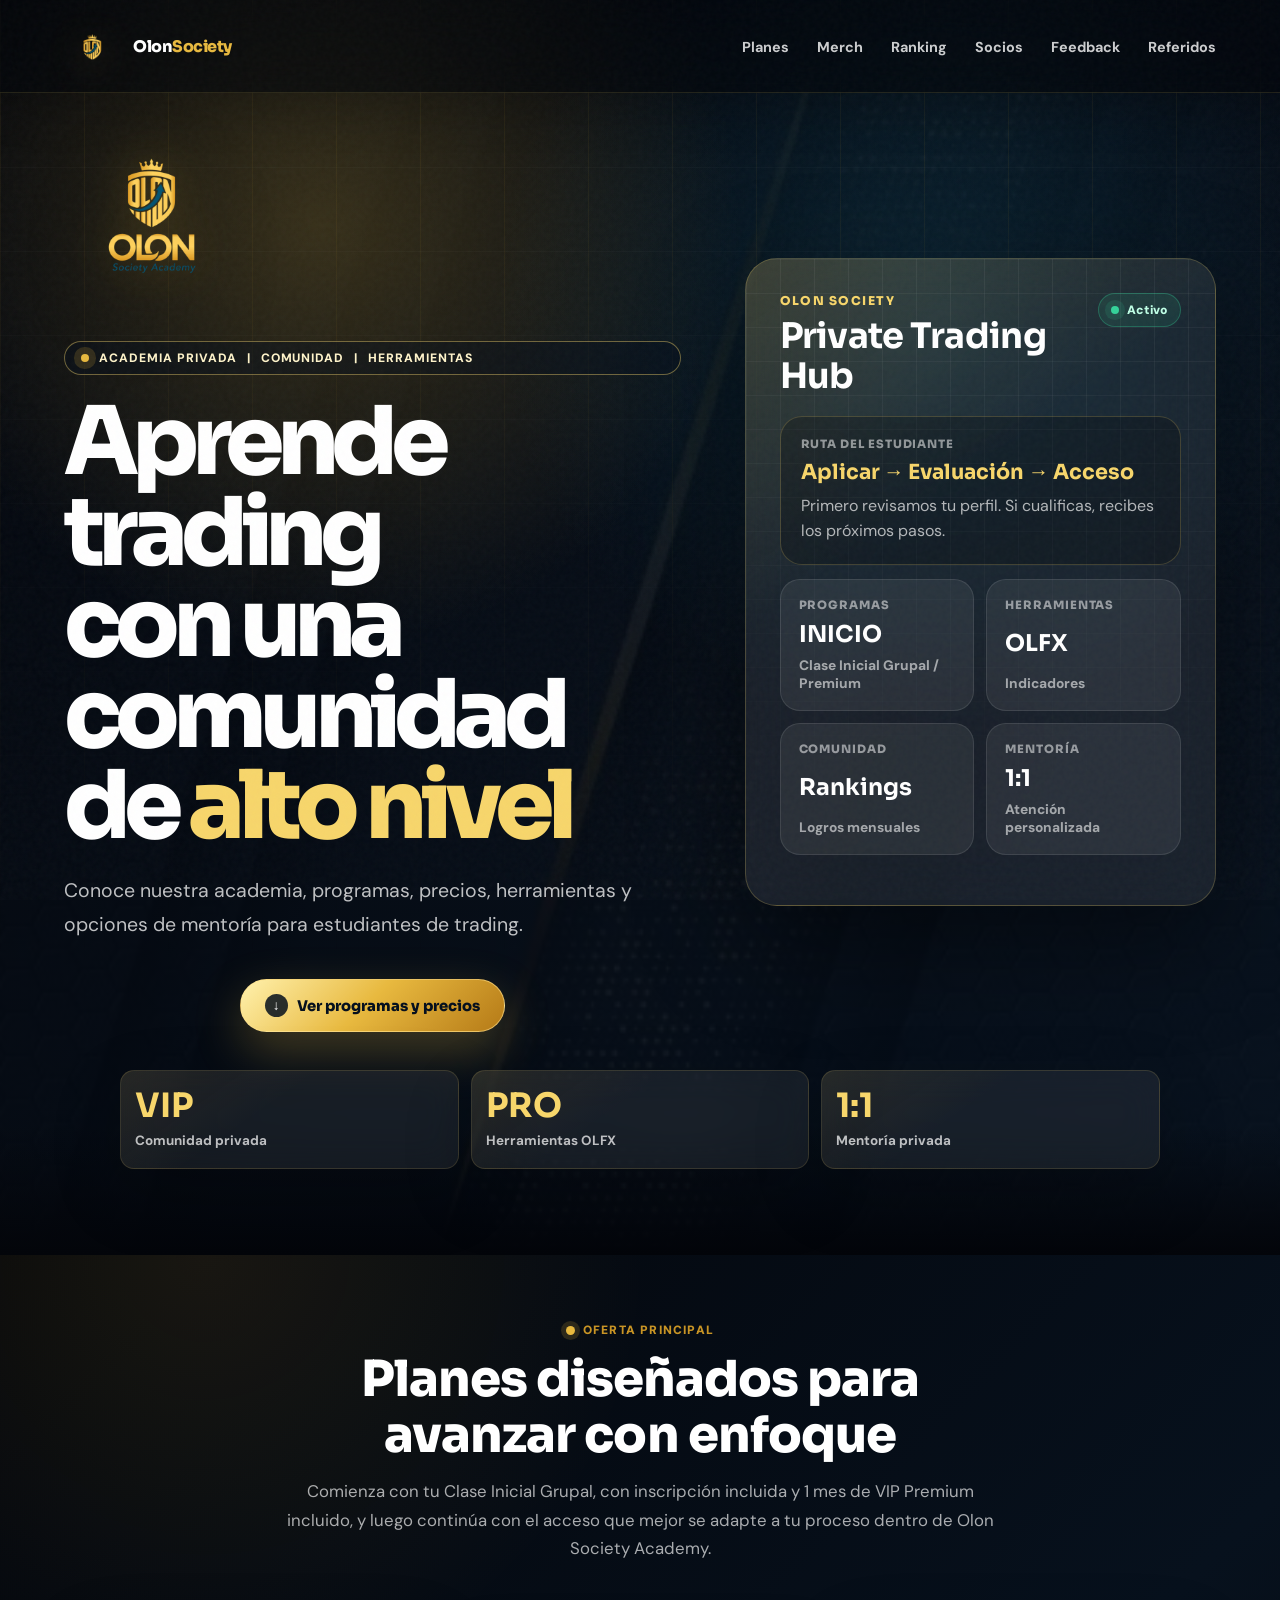
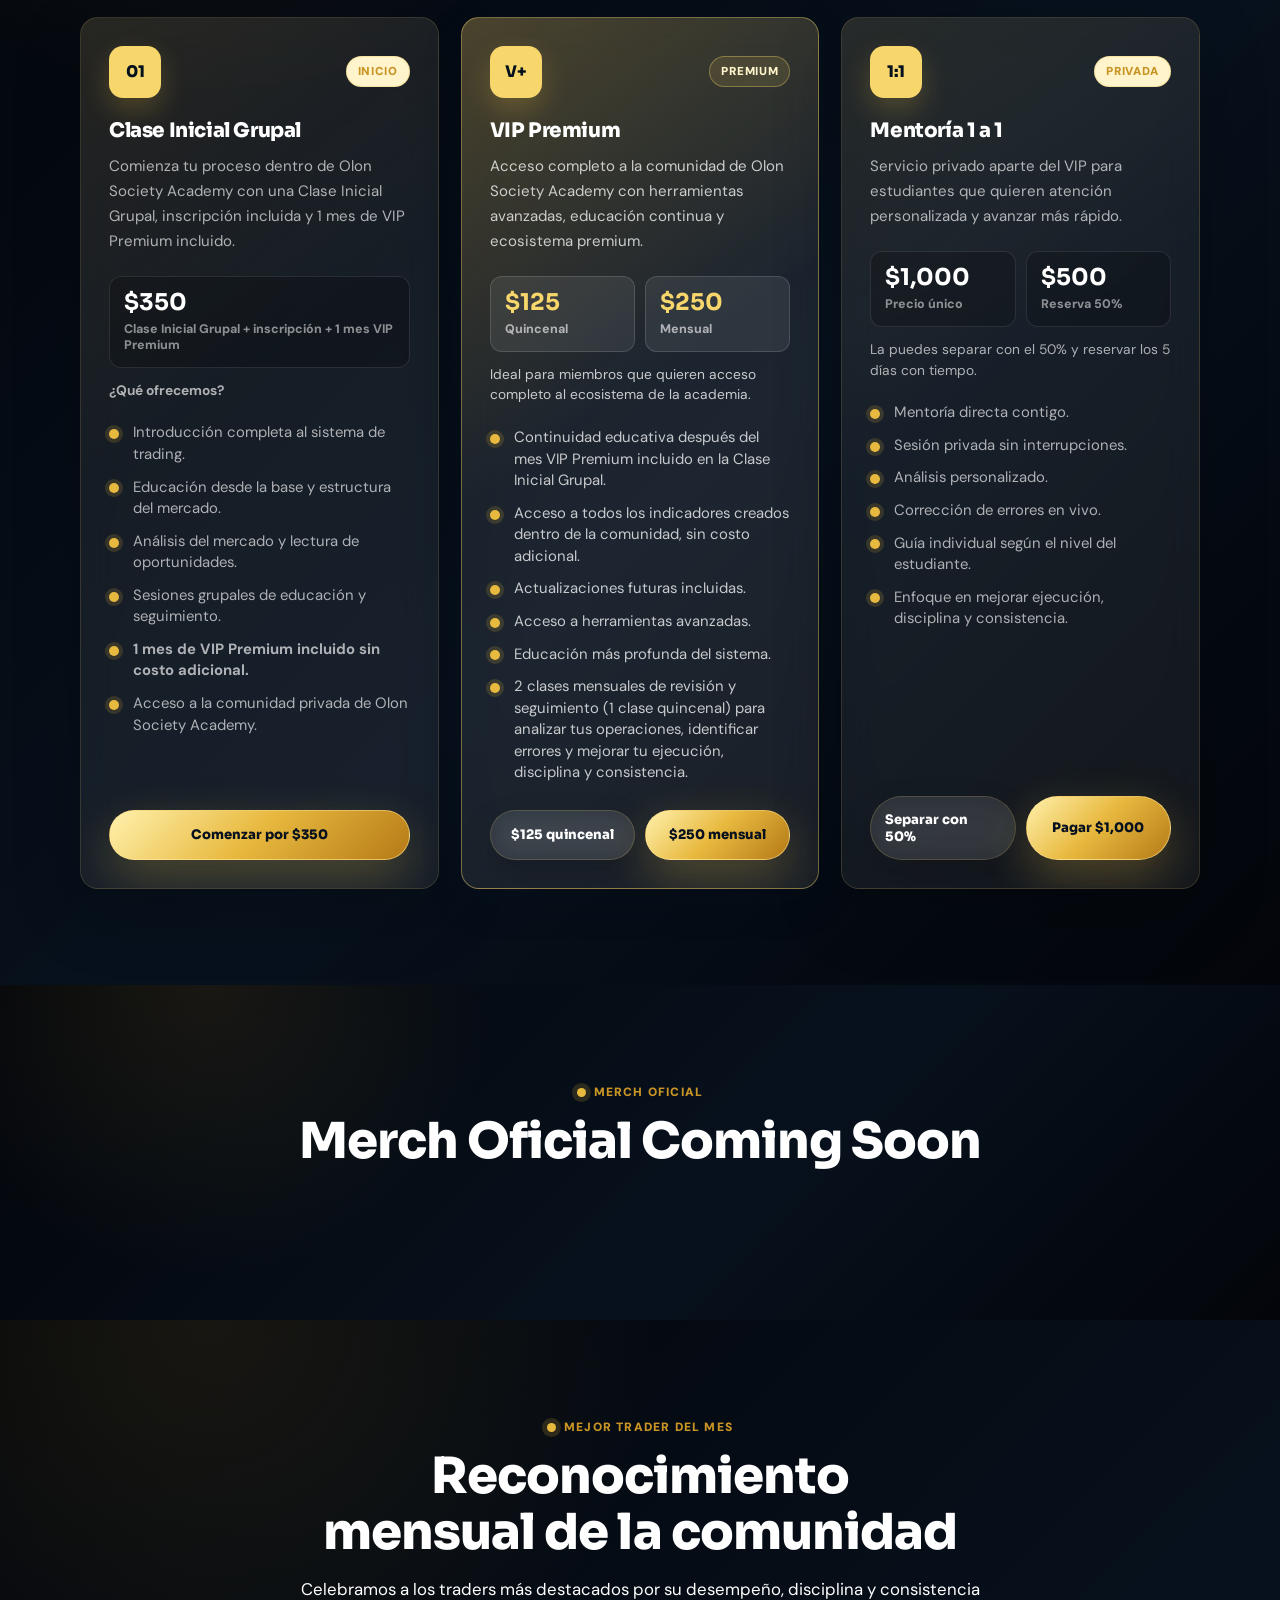
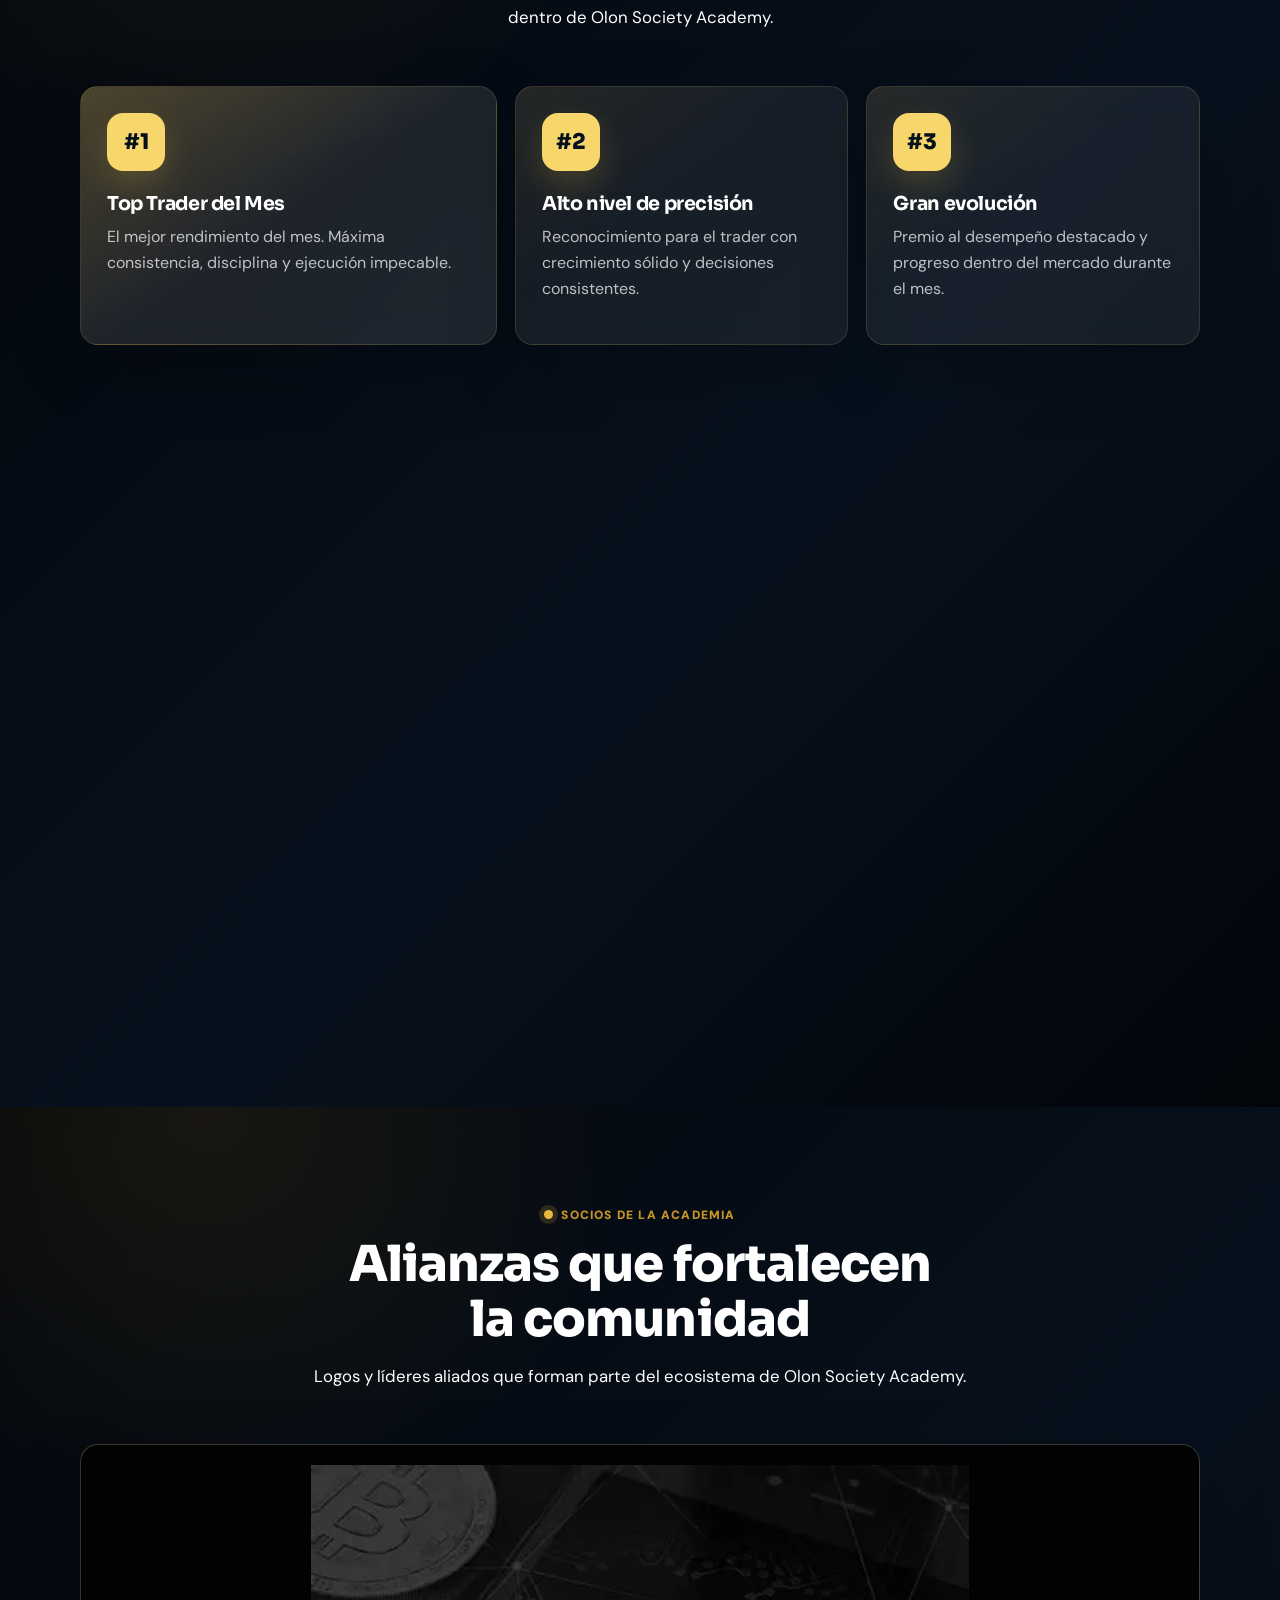
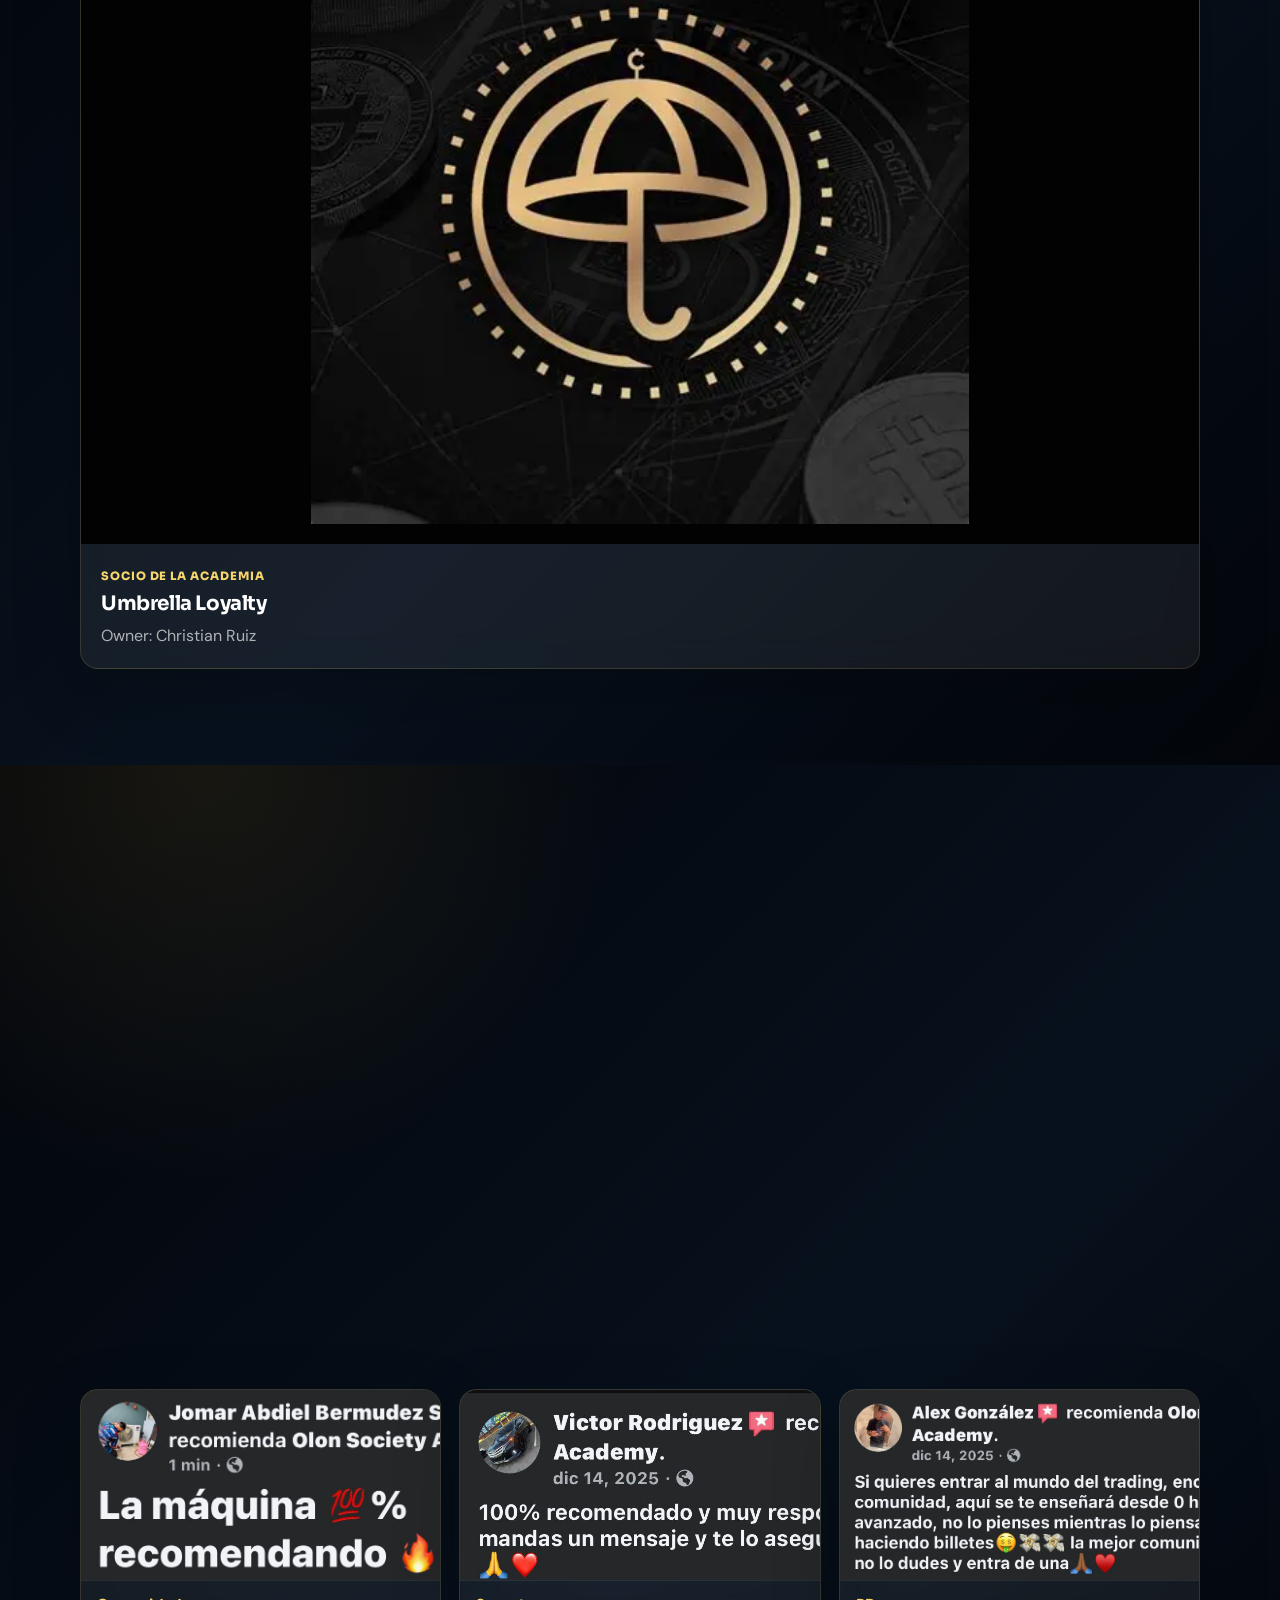
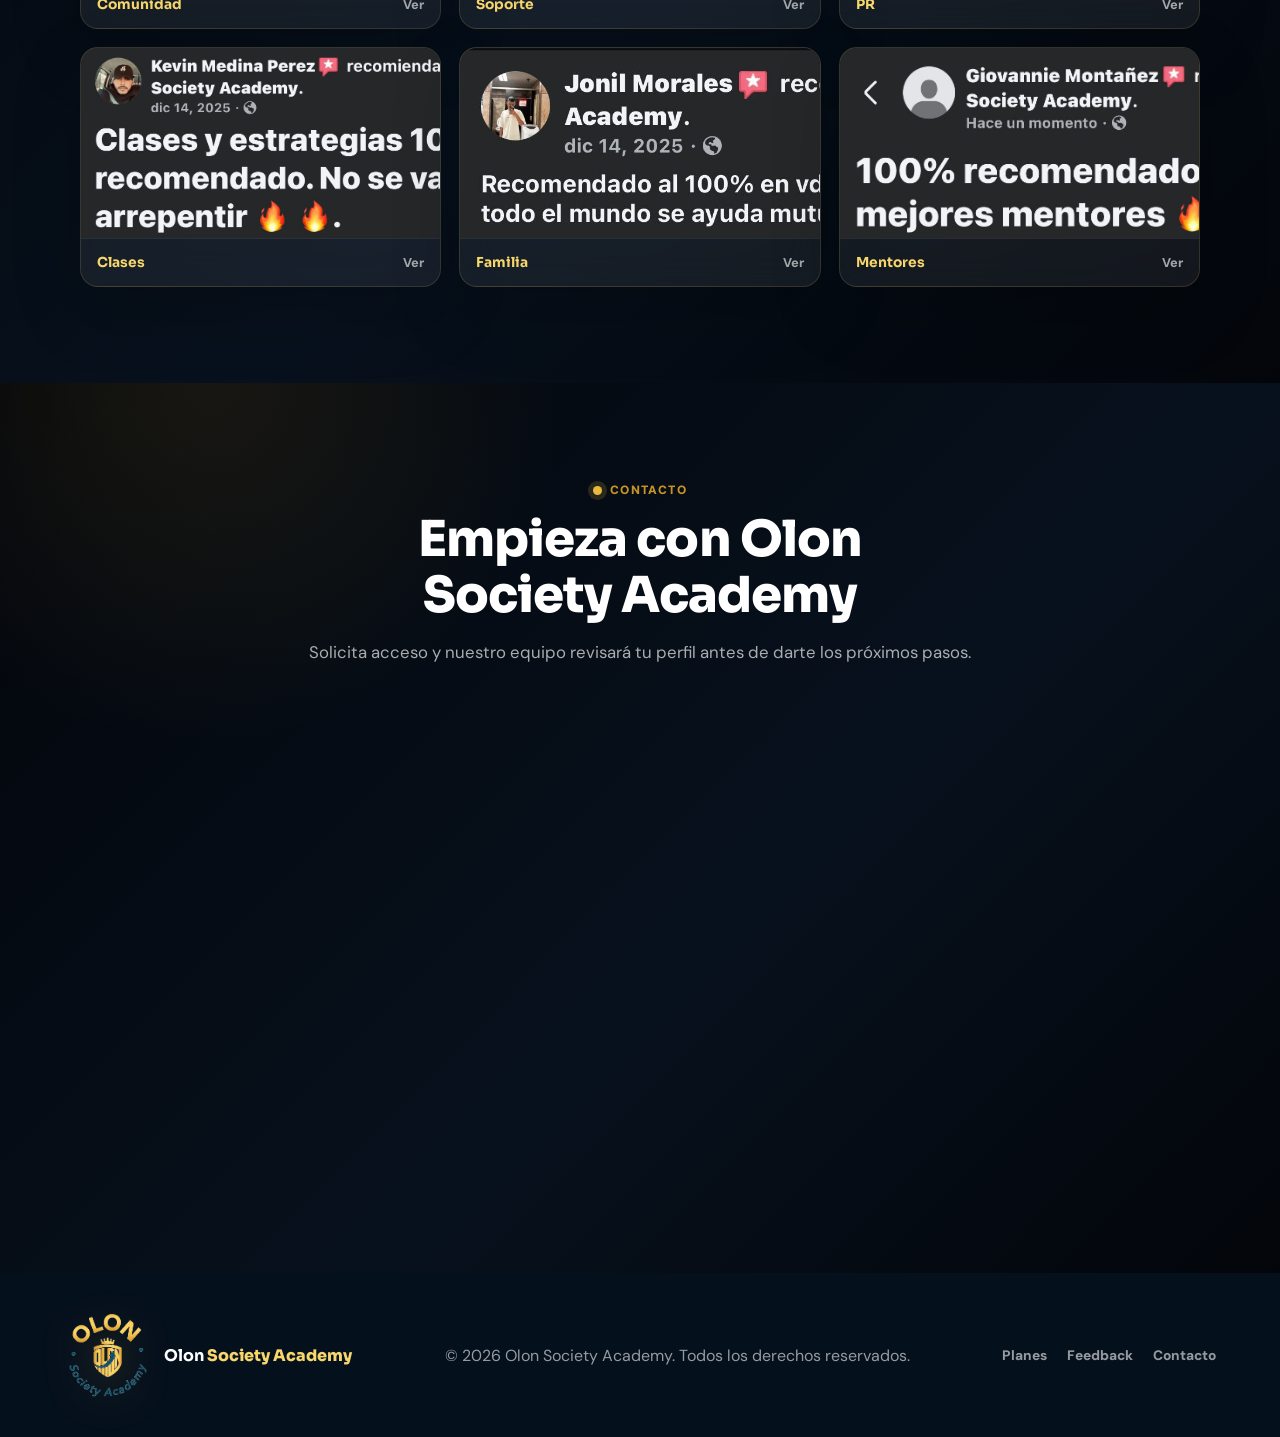
==== index.html @ e721b6c4 "Update index.html" ====
<!DOCTYPE html>
<html lang="es">
<head>
  <meta charset="UTF-8" />
  <meta name="viewport" content="width=device-width, initial-scale=1.0" />
  <meta name="description" content="Olon Society Academy: academia privada de trading, comunidad, programas VIP, mentoría y herramientas para estudiantes." />
  <title>Olon Society Academy | Academia Privada de Trading</title>
  <link rel="icon" type="image/png" sizes="512x512" href="[data-uri]" />
  <link rel="shortcut icon" type="image/png" href="[data-uri]" />
  <link rel="apple-touch-icon" href="[data-uri]" />
  <link rel="preconnect" href="https://fonts.googleapis.com" />
  <link rel="preconnect" href="https://fonts.gstatic.com" crossorigin />
  <link href="https://fonts.googleapis.com/css2?family=Sora:wght@300;400;500;600;700;800&family=DM+Sans:ital,opsz,wght@0,9..40,300;0,9..40,400;0,9..40,500;0,9..40,700;1,9..40,300&display=swap" rel="stylesheet" />
  <script src="supabase-config.js?v=20260420-1"></script>
  <script src="https://cdn.jsdelivr.net/npm/@supabase/supabase-js@2"></script>
  <script>
    window.OLON_MARK_FALLBACK = "[data-uri]";
    window.OLON_LOGO_FALLBACK = "[data-uri]";
    window.OLON_FOOTER_FALLBACK = "[data-uri]";
  </script>

  <style>
    *, *::before, *::after {
      box-sizing: border-box;
      margin: 0;
      padding: 0;
    }

    :root {
      --white: #ffffff;
      --cream: #fbfaf4;
      --paper: #f5f7f8;
      --line: #d9e0e4;
      --line-dark: rgba(255, 255, 255, 0.12);
      --ink: #07111d;
      --navy-950: #05101d;
      --navy-900: #081a2d;
      --navy-800: #0d263d;
      --navy-700: #123a58;
      --blue-600: #145b78;
      --teal-500: #0b7686;
      --gold-100: #fff4cb;
      --gold-300: #f7d66b;
      --gold-500: #e8b93f;
      --gold-600: #c89425;
      --text-main: #111827;
      --text-sub: #5d697a;
      --text-muted: #8792a0;
      --radius-sm: 10px;
      --radius-md: 18px;
      --radius-lg: 28px;
      --shadow-sm: 0 4px 18px rgba(5, 16, 29, 0.08);
      --shadow-md: 0 14px 42px rgba(5, 16, 29, 0.14);
      --shadow-lg: 0 28px 70px rgba(5, 16, 29, 0.22);
      --ease: cubic-bezier(0.25, 0.46, 0.45, 0.94);
      --transition: 0.38s var(--ease);
    }

    html {
      scroll-behavior: smooth;
      font-size: 16px;
    }

    body {
      font-family: "DM Sans", sans-serif;
      color: var(--text-main);
      background: var(--cream);
      overflow-x: hidden;
      -webkit-font-smoothing: antialiased;
    }

    body::before {
      content: "";
      position: fixed;
      inset: 0;
      pointer-events: none;
      z-index: 9999;
      opacity: 0.16;
      background-image: url("data:image/svg+xml,%3Csvg viewBox='0 0 256 256' xmlns='http://www.w3.org/2000/svg'%3E%3Cfilter id='noise'%3E%3CfeTurbulence type='fractalNoise' baseFrequency='0.72' numOctaves='4' stitchTiles='stitch'/%3E%3C/filter%3E%3Crect width='100%25' height='100%25' filter='url(%23noise)' opacity='0.18'/%3E%3C/svg%3E");
    }

    ::-webkit-scrollbar {
      width: 7px;
    }

    ::-webkit-scrollbar-track {
      background: var(--navy-950);
    }

    ::-webkit-scrollbar-thumb {
      background: var(--gold-500);
      border-radius: 99px;
    }

    h1, h2, h3, h4 {
      font-family: "Sora", sans-serif;
      line-height: 1.12;
      letter-spacing: -0.02em;
    }

    a {
      color: inherit;
    }

    button, a {
      -webkit-tap-highlight-color: transparent;
    }

    nav {
      position: fixed;
      top: 0;
      left: 0;
      right: 0;
      z-index: 120;
      display: flex;
      align-items: center;
      justify-content: space-between;
      gap: 24px;
      padding: 18px 5%;
      color: var(--white);
      transition: var(--transition);
    }

    nav.scrolled {
      padding: 12px 5%;
      color: var(--text-main);
      background: rgba(251, 250, 244, 0.9);
      border-bottom: 1px solid rgba(217, 224, 228, 0.9);
      backdrop-filter: blur(18px);
      -webkit-backdrop-filter: blur(18px);
      box-shadow: 0 10px 34px rgba(5, 16, 29, 0.08);
    }

    .nav-logo {
      display: inline-flex;
      align-items: center;
      flex: 0 0 auto;
      gap: 13px;
      text-decoration: none;
      min-width: 0;
    }

    .nav-logo img {
      width: 56px;
      height: 56px;
      object-fit: contain;
      background: transparent;
      filter: drop-shadow(0 8px 18px rgba(232, 185, 63, 0.28));
    }

    .nav-logo-text {
      display: inline-flex;
      align-items: baseline;
      gap: 0;
      font-family: "Sora", sans-serif;
      font-size: 1rem;
      font-weight: 800;
      letter-spacing: -0.03em;
      white-space: nowrap;
    }

    .nav-logo-text span {
      color: var(--gold-500);
    }

    .nav-links {
      display: flex;
      align-items: center;
      gap: 28px;
      list-style: none;
    }

    .nav-links a {
      position: relative;
      text-decoration: none;
      color: currentColor;
      font-size: 0.9rem;
      font-weight: 700;
      opacity: 0.8;
      transition: opacity 0.25s ease, color 0.25s ease;
    }

    .nav-links a:hover {
      opacity: 1;
      color: var(--gold-500);
    }

    .nav-cta {
      display: inline-flex;
      align-items: center;
      gap: 8px;
      padding: 10px 18px;
      border-radius: 99px;
      color: var(--navy-950) !important;
      background: var(--gold-500);
      opacity: 1 !important;
      box-shadow: 0 10px 26px rgba(232, 185, 63, 0.26);
    }

    .nav-cta:hover {
      color: var(--navy-950) !important;
      background: var(--gold-300);
    }

    .hamburger {
      display: none;
      width: 44px;
      height: 44px;
      align-items: center;
      justify-content: center;
      flex-direction: column;
      gap: 5px;
      border: 1px solid rgba(255, 255, 255, 0.2);
      border-radius: 99px;
      background: rgba(255, 255, 255, 0.08);
      cursor: pointer;
      transition: var(--transition);
    }

    nav.scrolled .hamburger {
      border-color: var(--line);
      background: var(--white);
    }

    .hamburger span {
      width: 20px;
      height: 2px;
      border-radius: 99px;
      background: currentColor;
    }

    .mobile-menu {
      position: fixed;
      inset: 0;
      z-index: 160;
      display: none;
      flex-direction: column;
      align-items: center;
      justify-content: center;
      gap: 24px;
      padding: 30px;
      color: var(--white);
      background: rgba(5, 16, 29, 0.96);
      backdrop-filter: blur(20px);
      -webkit-backdrop-filter: blur(20px);
    }

    .mobile-menu.open {
      display: flex;
    }

    .mobile-menu a {
      font-family: "Sora", sans-serif;
      font-size: clamp(1.4rem, 8vw, 2.4rem);
      font-weight: 800;
      text-decoration: none;
    }

    .mobile-close {
      position: absolute;
      top: 22px;
      right: 5%;
      width: 46px;
      height: 46px;
      border: 1px solid var(--line-dark);
      border-radius: 99px;
      color: var(--white);
      background: rgba(255, 255, 255, 0.08);
      font-size: 1.4rem;
      cursor: pointer;
    }

    .auth-modal {
      position: fixed;
      inset: 0;
      z-index: 260;
      display: none;
      align-items: center;
      justify-content: center;
      padding: 24px;
      color: var(--white);
      background: rgba(5, 16, 29, 0.88);
      backdrop-filter: blur(18px);
      -webkit-backdrop-filter: blur(18px);
    }

    .auth-modal.open {
      display: flex;
    }

    .auth-card {
      position: relative;
      width: min(920px, 100%);
      max-height: 88vh;
      overflow: auto;
      border: 1px solid rgba(247, 214, 107, 0.22);
      border-radius: 24px;
      background:
        linear-gradient(145deg, rgba(232, 185, 63, 0.13), transparent 46%),
        linear-gradient(160deg, var(--navy-900), var(--navy-950));
      box-shadow: 0 34px 90px rgba(0, 0, 0, 0.42);
    }

    .auth-close {
      position: absolute;
      top: 18px;
      right: 18px;
      width: 42px;
      height: 42px;
      border: 1px solid rgba(255, 255, 255, 0.14);
      border-radius: 99px;
      color: var(--white);
      background: rgba(255, 255, 255, 0.08);
      font-size: 1.25rem;
      cursor: pointer;
    }

    .auth-header {
      padding: 34px 34px 18px;
      max-width: 680px;
    }

    .auth-header img {
      width: 58px;
      height: 58px;
      object-fit: contain;
      margin-bottom: 16px;
      filter: drop-shadow(0 10px 22px rgba(232, 185, 63, 0.2));
    }

    .auth-header h2 {
      margin-bottom: 10px;
      font-size: clamp(1.55rem, 3vw, 2.4rem);
    }

    .auth-header p {
      color: rgba(255, 255, 255, 0.7);
      line-height: 1.65;
    }

    .auth-tabs {
      display: flex;
      gap: 10px;
      padding: 0 34px 24px;
      flex-wrap: wrap;
    }

    .auth-tab {
      border: 1px solid rgba(255, 255, 255, 0.14);
      border-radius: 99px;
      padding: 10px 16px;
      color: rgba(255, 255, 255, 0.72);
      background: rgba(255, 255, 255, 0.07);
      font-family: "Sora", sans-serif;
      font-size: 0.84rem;
      font-weight: 800;
      cursor: pointer;
      transition: background 0.25s ease, color 0.25s ease, border-color 0.25s ease;
    }

    .auth-tab.active {
      color: var(--navy-950);
      border-color: transparent;
      background: var(--gold-300);
    }

    .auth-body {
      display: grid;
      grid-template-columns: 0.85fr 1.15fr;
      gap: 20px;
      padding: 0 34px 34px;
    }

    .auth-panel {
      display: none;
    }

    .auth-panel.active {
      display: block;
      grid-column: 1 / -1;
    }

    .auth-form {
      display: grid;
      gap: 14px;
    }

    .auth-field label {
      display: block;
      margin-bottom: 7px;
      color: rgba(255, 255, 255, 0.78);
      font-size: 0.82rem;
      font-weight: 800;
    }

    .auth-field input {
      width: 100%;
      min-height: 50px;
      border: 1px solid rgba(255, 255, 255, 0.14);
      border-radius: 12px;
      padding: 12px 14px;
      color: var(--white);
      background: rgba(255, 255, 255, 0.08);
      font: inherit;
      outline: none;
      transition: border-color 0.25s ease, background 0.25s ease;
    }

    .auth-field input:focus {
      border-color: rgba(247, 214, 107, 0.58);
      background: rgba(255, 255, 255, 0.11);
    }

    .auth-field input::placeholder {
      color: rgba(255, 255, 255, 0.38);
    }

    .auth-message {
      min-height: 22px;
      color: var(--gold-300);
      font-size: 0.88rem;
      line-height: 1.45;
    }

    .referral-result {
      display: none;
      margin-top: 18px;
      padding: 20px;
      border: 1px solid rgba(247, 214, 107, 0.28);
      border-radius: 16px;
      background: rgba(255, 255, 255, 0.08);
    }

    .referral-result.open {
      display: block;
    }

    .referral-code {
      display: inline-flex;
      align-items: center;
      justify-content: center;
      margin: 12px 0;
      padding: 14px 18px;
      border-radius: 12px;
      color: var(--navy-950);
      background: var(--gold-300);
      font-family: "Sora", sans-serif;
      font-size: clamp(1.2rem, 3vw, 1.7rem);
      font-weight: 900;
      letter-spacing: 0.08em;
    }

    .referral-copy {
      color: rgba(255, 255, 255, 0.72);
      font-size: 0.92rem;
      line-height: 1.6;
    }

    .auth-actions {
      display: flex;
      gap: 10px;
      flex-wrap: wrap;
      margin-top: 16px;
    }

    .owner-tools {
      display: flex;
      align-items: center;
      justify-content: space-between;
      gap: 12px;
      flex-wrap: wrap;
      margin-bottom: 14px;
    }

    .owner-filters {
      display: flex;
      align-items: flex-end;
      gap: 12px;
      flex-wrap: wrap;
    }

    .owner-count {
      color: rgba(255, 255, 255, 0.74);
      font-size: 0.9rem;
      font-weight: 800;
    }

    .owner-date-search {
      display: grid;
      gap: 7px;
    }

    .owner-date-search label {
      color: rgba(255, 255, 255, 0.62);
      font-family: "Sora", sans-serif;
      font-size: 0.72rem;
      font-weight: 800;
      letter-spacing: 0.05em;
      text-transform: uppercase;
    }

    .owner-date-search input {
      width: 190px;
      min-height: 42px;
      border: 1px solid rgba(255, 255, 255, 0.14);
      border-radius: 999px;
      color: var(--white);
      background: rgba(255, 255, 255, 0.08);
      font: 800 0.88rem "DM Sans", sans-serif;
      padding: 0 16px;
      outline: none;
    }

    .owner-date-search input:focus {
      border-color: rgba(247, 214, 107, 0.75);
      box-shadow: 0 0 0 3px rgba(247, 214, 107, 0.14);
    }

    .owner-table-wrap {
      max-height: 430px;
      overflow: auto;
      border: 1px solid rgba(255, 255, 255, 0.12);
      border-radius: 14px;
      background: rgba(255, 255, 255, 0.06);
    }

    .owner-table {
      width: 100%;
      min-width: 680px;
      border-collapse: collapse;
      font-size: 0.86rem;
    }

    .owner-table th,
    .owner-table td {
      padding: 13px 14px;
      border-bottom: 1px solid rgba(255, 255, 255, 0.1);
      text-align: left;
      vertical-align: top;
    }

    .owner-table th {
      position: sticky;
      top: 0;
      color: var(--gold-300);
      background: rgba(5, 16, 29, 0.96);
      font-family: "Sora", sans-serif;
      font-size: 0.76rem;
      letter-spacing: 0.06em;
      text-transform: uppercase;
    }

    .owner-table td {
      color: rgba(255, 255, 255, 0.76);
    }

    .owner-delete {
      min-height: 32px;
      border: 1px solid rgba(255, 255, 255, 0.12);
      border-radius: 999px;
      color: var(--gold-300);
      background: rgba(255, 255, 255, 0.07);
      cursor: pointer;
      font: 800 0.78rem "DM Sans", sans-serif;
      padding: 0 12px;
      transition: var(--transition);
    }

    .owner-delete:hover {
      border-color: rgba(247, 214, 107, 0.55);
      background: rgba(232, 185, 63, 0.14);
    }

    .owner-empty {
      padding: 22px;
      color: rgba(255, 255, 255, 0.62);
      text-align: center;
    }

    .owner-community {
      margin-top: 26px;
      padding-top: 24px;
      border-top: 1px solid rgba(255, 255, 255, 0.1);
    }

    .owner-community h3 {
      margin-bottom: 8px;
      color: var(--white);
      font-family: "Sora", sans-serif;
      font-size: 1.05rem;
    }

    .owner-community p {
      margin-bottom: 14px;
      color: rgba(255, 255, 255, 0.62);
      font-size: 0.9rem;
      line-height: 1.55;
    }

    .owner-community-form {
      display: grid;
      grid-template-columns: repeat(2, minmax(0, 1fr));
      gap: 12px;
      margin-bottom: 16px;
    }

    .owner-community-form .auth-field.full {
      grid-column: 1 / -1;
    }

    .owner-community-form select,
    .owner-community-form input[type="file"] {
      min-height: 50px;
      border: 1px solid rgba(255, 255, 255, 0.14);
      border-radius: 14px;
      color: var(--white);
      background: rgba(255, 255, 255, 0.08);
      font: 700 0.92rem "DM Sans", sans-serif;
      padding: 0 14px;
      outline: none;
    }

    .owner-community-form select:focus,
    .owner-community-form input[type="file"]:focus {
      border-color: rgba(247, 214, 107, 0.75);
      box-shadow: 0 0 0 3px rgba(247, 214, 107, 0.14);
    }

    .owner-community-form select option {
      color: var(--ink);
      background: var(--white);
    }

    .owner-community-list {
      display: grid;
      gap: 10px;
    }

    .owner-community-item {
      display: grid;
      grid-template-columns: 54px minmax(0, 1fr) auto;
      align-items: center;
      gap: 12px;
      padding: 10px;
      border: 1px solid rgba(255, 255, 255, 0.12);
      border-radius: 14px;
      background: rgba(255, 255, 255, 0.06);
    }

    .owner-community-item img {
      width: 54px;
      height: 54px;
      border-radius: 12px;
      object-fit: cover;
      background: rgba(255, 255, 255, 0.08);
    }

    .owner-community-item strong {
      display: block;
      color: var(--white);
      font-family: "Sora", sans-serif;
      font-size: 0.92rem;
    }

    .owner-community-item span {
      display: block;
      color: rgba(255, 255, 255, 0.58);
      font-size: 0.78rem;
      line-height: 1.4;
    }

    #hero {
      position: relative;
      min-height: 78svh;
      display: grid;
      place-items: center;
      padding: 108px 5% 58px;
      overflow: hidden;
      color: var(--white);
      background:
        linear-gradient(105deg, rgba(5, 16, 29, 0.95) 0%, rgba(8, 26, 45, 0.84) 48%, rgba(12, 38, 61, 0.66) 100%),
        url("assets/hero-pattern.jpeg") center / cover no-repeat;
    }

    #hero::before {
      content: "";
      position: absolute;
      inset: 0;
      background:
        linear-gradient(90deg, rgba(232, 185, 63, 0.12) 0 1px, transparent 1px 100%),
        linear-gradient(0deg, rgba(255, 255, 255, 0.05) 0 1px, transparent 1px 100%);
      background-size: 84px 84px;
      mask-image: linear-gradient(to bottom, rgba(0,0,0,0.58), transparent 78%);
      pointer-events: none;
    }

    #hero::after {
      content: "";
      position: absolute;
      left: 0;
      right: 0;
      bottom: 0;
      height: 130px;
      background: linear-gradient(to bottom, transparent, var(--cream));
      pointer-events: none;
    }

    .hero-content {
      position: relative;
      z-index: 1;
      width: 100%;
      max-width: 960px;
      text-align: center;
    }

    .hero-logo {
      width: 220px;
      max-width: 42vw;
      aspect-ratio: 1;
      object-fit: contain;
      padding: 0;
      margin-bottom: 26px;
      background: transparent;
      filter: drop-shadow(0 24px 48px rgba(0, 0, 0, 0.34)) drop-shadow(0 0 22px rgba(232, 185, 63, 0.22));
    }

    .hero-badge {
      display: flex;
      align-items: center;
      justify-content: center;
      flex-wrap: wrap;
      gap: 10px;
      width: 100%;
      max-width: 560px;
      margin: 0 auto 22px;
      padding: 8px 16px;
      border: 1px solid rgba(247, 214, 107, 0.42);
      border-radius: 99px;
      color: var(--gold-100);
      background: rgba(5, 16, 29, 0.42);
      font-size: 0.76rem;
      font-weight: 800;
      letter-spacing: 0.08em;
      line-height: 1.35;
      text-align: center;
      text-transform: uppercase;
    }

    .badge-dot {
      width: 8px;
      height: 8px;
      border-radius: 99px;
      background: var(--gold-500);
      box-shadow: 0 0 0 7px rgba(232, 185, 63, 0.16);
      animation: pulse 2s ease-in-out infinite;
    }

    .hero-title {
      max-width: 900px;
      margin: 0 auto 22px;
      font-size: clamp(2.75rem, 8vw, 6.25rem);
      font-weight: 800;
      overflow-wrap: break-word;
      text-wrap: balance;
    }

    .hero-title em {
      font-style: normal;
      color: var(--gold-300);
    }

    .hero-sub {
      max-width: 690px;
      margin: 0 auto 38px;
      color: rgba(255, 255, 255, 0.78);
      font-size: clamp(1rem, 2.1vw, 1.22rem);
      line-height: 1.72;
      text-wrap: pretty;
    }

    .hero-actions {
      display: flex;
      flex-wrap: wrap;
      justify-content: center;
      gap: 14px;
    }

    .hero-metrics {
      display: grid;
      grid-template-columns: repeat(3, minmax(0, 1fr));
      gap: 12px;
      width: 100%;
      max-width: 760px;
      margin: 36px auto 0;
    }

    .metric {
      padding: 18px 14px;
      border: 1px solid rgba(255, 255, 255, 0.14);
      border-radius: 14px;
      background: rgba(255, 255, 255, 0.08);
      backdrop-filter: blur(14px);
      -webkit-backdrop-filter: blur(14px);
    }

    .metric strong {
      display: block;
      color: var(--gold-300);
      font-family: "Sora", sans-serif;
      font-size: clamp(1.45rem, 3vw, 2.1rem);
      line-height: 1;
      margin-bottom: 6px;
    }

    .metric span {
      color: rgba(255, 255, 255, 0.72);
      font-size: 0.84rem;
      font-weight: 700;
    }

    .btn-primary,
    .btn-secondary,
    .btn-dark {
      display: inline-flex;
      align-items: center;
      justify-content: center;
      gap: 9px;
      min-height: 50px;
      padding: 14px 24px;
      border: 0;
      border-radius: 99px;
      font-family: "Sora", sans-serif;
      font-size: 0.92rem;
      font-weight: 800;
      text-decoration: none;
      cursor: pointer;
      transition: transform 0.28s ease, box-shadow 0.28s ease, background 0.28s ease, color 0.28s ease, border-color 0.28s ease;
    }

    .btn-primary {
      color: var(--navy-950);
      background: linear-gradient(135deg, var(--gold-300), var(--gold-500));
      box-shadow: 0 16px 38px rgba(232, 185, 63, 0.3);
    }

    .btn-primary:hover,
    .btn-dark:hover,
    .btn-secondary:hover {
      transform: translateY(-3px);
    }

    .btn-primary:hover {
      box-shadow: 0 22px 48px rgba(232, 185, 63, 0.42);
      background: linear-gradient(135deg, #ffe486, var(--gold-500));
    }

    .btn-secondary {
      color: var(--white);
      border: 1px solid rgba(255, 255, 255, 0.24);
      background: rgba(255, 255, 255, 0.08);
    }

    .btn-secondary:hover {
      border-color: rgba(247, 214, 107, 0.55);
      color: var(--gold-100);
      background: rgba(255, 255, 255, 0.13);
    }

    .btn-dark {
      color: var(--white);
      background: var(--navy-900);
      box-shadow: 0 14px 30px rgba(5, 16, 29, 0.2);
    }

    .btn-dark:hover {
      background: var(--navy-800);
    }

    .btn-icon {
      display: inline-grid;
      place-items: center;
      width: 23px;
      height: 23px;
      border-radius: 99px;
      background: rgba(255, 255, 255, 0.2);
      font-size: 0.85rem;
      line-height: 1;
    }

    .btn-primary .btn-icon {
      color: var(--white);
      background: rgba(5, 16, 29, 0.85);
    }

    .hero-scroll {
      position: absolute;
      bottom: 26px;
      left: 50%;
      z-index: 2;
      display: none;
      flex-direction: column;
      align-items: center;
      gap: 8px;
      transform: translateX(-50%);
      color: rgba(255, 255, 255, 0.58);
      font-size: 0.72rem;
      font-weight: 800;
      letter-spacing: 0.1em;
      text-transform: uppercase;
    }

    .scroll-line {
      width: 1.5px;
      height: 36px;
      border-radius: 99px;
      background: linear-gradient(to bottom, var(--gold-300), transparent);
      animation: scrollLine 2s ease-in-out infinite;
    }

    section {
      position: relative;
      padding: 96px 5%;
    }

    #planes {
      padding-top: 64px;
    }

    .section-inner {
      width: 100%;
      max-width: 1120px;
      margin: 0 auto;
    }

    .section-header {
      max-width: 720px;
      margin: 0 auto 54px;
      text-align: center;
    }

    .section-tag {
      display: inline-flex;
      align-items: center;
      gap: 8px;
      margin-bottom: 14px;
      color: var(--gold-600);
      font-size: 0.75rem;
      font-weight: 900;
      letter-spacing: 0.1em;
      text-transform: uppercase;
    }

    .section-tag::before {
      content: "";
      width: 9px;
      height: 9px;
      border-radius: 99px;
      background: var(--gold-500);
      box-shadow: 0 0 0 5px rgba(232, 185, 63, 0.16);
    }

    .section-title {
      margin-bottom: 14px;
      color: var(--text-main);
      font-size: clamp(1.9rem, 4vw, 3.1rem);
      font-weight: 800;
      overflow-wrap: break-word;
      text-wrap: balance;
    }

    .section-sub {
      color: var(--text-sub);
      font-size: 1.05rem;
      line-height: 1.7;
      text-wrap: pretty;
    }

    .plans-grid {
      display: grid;
      grid-template-columns: repeat(3, minmax(0, 1fr));
      gap: 22px;
    }

    .plan-card,
    .feature-card,
    .rank-card,
    .club-card,
    .testimonial-card,
    .contact-card {
      border: 1px solid var(--line);
      border-radius: var(--radius-md);
      background: var(--white);
      box-shadow: var(--shadow-sm);
      transition: transform var(--transition), box-shadow var(--transition), border-color var(--transition);
    }

    .plan-card:hover,
    .feature-card:hover,
    .rank-card:hover,
    .club-card:hover,
    .testimonial-card:hover {
      transform: translateY(-7px);
      border-color: rgba(232, 185, 63, 0.55);
      box-shadow: var(--shadow-lg);
    }

    .plan-card {
      display: flex;
      min-height: 100%;
      flex-direction: column;
      padding: 28px;
      overflow: hidden;
    }

    .plan-card.featured {
      color: var(--white);
      border-color: rgba(247, 214, 107, 0.42);
      background:
        linear-gradient(145deg, rgba(232, 185, 63, 0.18), transparent 44%),
        linear-gradient(160deg, var(--navy-900), var(--navy-700));
      box-shadow: var(--shadow-md);
    }

    .plan-kicker {
      display: flex;
      align-items: center;
      justify-content: space-between;
      gap: 12px;
      margin-bottom: 22px;
    }

    .plan-icon {
      display: grid;
      place-items: center;
      width: 52px;
      height: 52px;
      border-radius: 14px;
      color: var(--navy-950);
      background: var(--gold-300);
      font-family: "Sora", sans-serif;
      font-weight: 900;
      box-shadow: 0 12px 28px rgba(232, 185, 63, 0.24);
    }

    .plan-pill {
      padding: 7px 11px;
      border: 1px solid rgba(232, 185, 63, 0.32);
      border-radius: 99px;
      color: var(--gold-600);
      background: var(--gold-100);
      font-size: 0.72rem;
      font-weight: 900;
      letter-spacing: 0.06em;
      text-transform: uppercase;
      white-space: nowrap;
    }

    .featured .plan-pill {
      color: var(--gold-100);
      border-color: rgba(247, 214, 107, 0.36);
      background: rgba(247, 214, 107, 0.12);
    }

    .plan-card h3 {
      margin-bottom: 12px;
      font-size: 1.25rem;
      font-weight: 800;
    }

    .plan-desc {
      margin-bottom: 22px;
      color: var(--text-sub);
      line-height: 1.65;
      font-size: 0.94rem;
    }

    .featured .plan-desc,
    .featured .plan-list li,
    .featured .price-note {
      color: rgba(255, 255, 255, 0.76);
    }

    .price-row {
      display: grid;
      grid-template-columns: repeat(2, minmax(0, 1fr));
      gap: 10px;
      margin-bottom: 22px;
    }

    .price-box {
      padding: 14px;
      border: 1px solid var(--line);
      border-radius: 12px;
      background: var(--paper);
    }

    .featured .price-box {
      border-color: rgba(255, 255, 255, 0.14);
      background: rgba(255, 255, 255, 0.08);
    }

    .price-box strong {
      display: block;
      color: var(--navy-950);
      font-family: "Sora", sans-serif;
      font-size: 1.45rem;
      line-height: 1;
    }

    .featured .price-box strong {
      color: var(--gold-300);
    }

    .price-box span {
      display: block;
      margin-top: 7px;
      color: var(--text-muted);
      font-size: 0.78rem;
      font-weight: 800;
    }

    .featured .price-box span {
      color: rgba(255, 255, 255, 0.62);
    }

    .price-note {
      margin-top: -10px;
      margin-bottom: 22px;
      color: var(--text-muted);
      font-size: 0.86rem;
      line-height: 1.5;
    }

    .plan-list {
      display: grid;
      gap: 11px;
      margin-bottom: 26px;
      list-style: none;
    }

    .plan-list li {
      position: relative;
      padding-left: 24px;
      color: var(--text-sub);
      font-size: 0.93rem;
      line-height: 1.45;
    }

    .plan-list li::before {
      content: "";
      position: absolute;
      top: 0.46em;
      left: 0;
      width: 10px;
      height: 10px;
      border-radius: 99px;
      background: var(--gold-500);
      box-shadow: 0 0 0 4px rgba(232, 185, 63, 0.16);
    }

    .plan-actions {
      display: grid;
      grid-template-columns: 1fr 1fr;
      gap: 10px;
      margin-top: auto;
    }

    .plan-actions .btn-dark,
    .plan-actions .btn-primary {
      width: 100%;
      padding-inline: 14px;
      font-size: 0.82rem;
    }

    #merch {
      background: var(--paper);
    }

    .merch-wrap {
      display: grid;
      grid-template-columns: 0.9fr 1.1fr;
      gap: 48px;
      align-items: center;
    }

    .merch-visual {
      position: relative;
      min-height: 420px;
      display: grid;
      place-items: center;
    }

    .shirt {
      position: relative;
      width: 330px;
      max-width: 82vw;
      aspect-ratio: 0.84;
      filter: drop-shadow(0 30px 40px rgba(5, 16, 29, 0.24));
    }

    .shirt::before {
      content: "";
      position: absolute;
      inset: 7% 10% 0;
      border-radius: 34px 34px 20px 20px;
      background:
        linear-gradient(140deg, rgba(247, 214, 107, 0.16), transparent 40%),
        linear-gradient(160deg, var(--navy-950), var(--navy-700));
      clip-path: polygon(22% 0, 36% 0, 42% 10%, 58% 10%, 64% 0, 78% 0, 100% 18%, 82% 39%, 78% 28%, 78% 100%, 22% 100%, 22% 28%, 18% 39%, 0 18%);
    }

    .shirt-logo {
      position: absolute;
      top: 36%;
      left: 50%;
      width: 118px;
      height: 118px;
      transform: translate(-50%, -50%);
      object-fit: contain;
      background: transparent;
      filter: drop-shadow(0 12px 24px rgba(0, 0, 0, 0.24));
    }

    .shirt-name {
      position: absolute;
      top: 61%;
      left: 50%;
      transform: translateX(-50%);
      width: 72%;
      padding: 10px 14px;
      border: 1px solid rgba(247, 214, 107, 0.28);
      border-radius: 99px;
      color: var(--gold-300);
      background: rgba(5, 16, 29, 0.72);
      font-family: "Sora", sans-serif;
      font-size: 0.82rem;
      font-weight: 900;
      text-align: center;
      letter-spacing: 0.08em;
      text-transform: uppercase;
    }

    .floating-discount {
      position: absolute;
      right: 4%;
      bottom: 12%;
      width: 190px;
      max-width: 44vw;
      padding: 16px;
      border: 1px solid rgba(232, 185, 63, 0.34);
      border-radius: 16px;
      color: var(--navy-950);
      background: var(--white);
      box-shadow: var(--shadow-md);
    }

    .floating-discount strong {
      display: block;
      color: var(--gold-600);
      font-family: "Sora", sans-serif;
      font-size: 1.8rem;
      line-height: 1;
    }

    .floating-discount span {
      display: block;
      margin-top: 7px;
      color: var(--text-sub);
      font-size: 0.82rem;
      font-weight: 800;
      line-height: 1.3;
    }

    .feature-list {
      display: grid;
      gap: 14px;
      margin: 28px 0 32px;
    }

    .feature-card {
      display: grid;
      grid-template-columns: auto 1fr;
      gap: 16px;
      align-items: start;
      padding: 18px;
      box-shadow: none;
    }

    .feature-num {
      display: grid;
      place-items: center;
      width: 38px;
      height: 38px;
      border-radius: 10px;
      color: var(--navy-950);
      background: var(--gold-300);
      font-family: "Sora", sans-serif;
      font-weight: 900;
    }

    .feature-card h3 {
      margin-bottom: 6px;
      font-size: 1rem;
    }

    .feature-card p {
      color: var(--text-sub);
      font-size: 0.92rem;
      line-height: 1.6;
    }

    #ranking {
      color: var(--white);
      background:
        linear-gradient(rgba(5, 16, 29, 0.92), rgba(5, 16, 29, 0.94)),
        url("assets/hero-pattern.jpeg") center / cover no-repeat;
    }

    #ranking .section-title,
    #ranking .section-sub {
      color: var(--white);
    }

    #ranking .section-sub {
      color: rgba(255, 255, 255, 0.7);
    }

    .top-grid {
      display: grid;
      grid-template-columns: 1.15fr 0.92fr 0.92fr;
      gap: 18px;
      align-items: stretch;
    }

    .rank-card {
      position: relative;
      padding: 26px;
      overflow: hidden;
      color: var(--white);
      border-color: rgba(255, 255, 255, 0.12);
      background: rgba(255, 255, 255, 0.08);
      box-shadow: none;
      backdrop-filter: blur(10px);
      -webkit-backdrop-filter: blur(10px);
    }

    .rank-card.first {
      background:
        linear-gradient(145deg, rgba(232, 185, 63, 0.22), transparent 50%),
        rgba(255, 255, 255, 0.1);
    }

    .rank-number {
      display: inline-grid;
      place-items: center;
      width: 58px;
      height: 58px;
      margin-bottom: 22px;
      border-radius: 16px;
      color: var(--navy-950);
      background: var(--gold-300);
      font-family: "Sora", sans-serif;
      font-size: 1.35rem;
      font-weight: 900;
      box-shadow: 0 14px 32px rgba(232, 185, 63, 0.2);
    }

    .rank-card h3 {
      margin-bottom: 10px;
      font-size: 1.2rem;
    }

    .rank-card p {
      color: rgba(255, 255, 255, 0.72);
      line-height: 1.62;
    }

    .badges-grid {
      display: grid;
      grid-template-columns: repeat(2, minmax(0, 1fr));
      gap: 16px;
      margin-top: 18px;
    }

    .badge-card {
      padding: 20px;
      border: 1px solid rgba(255, 255, 255, 0.12);
      border-radius: var(--radius-md);
      background: rgba(255, 255, 255, 0.08);
    }

    .badge-card strong {
      display: block;
      margin-bottom: 8px;
      color: var(--gold-300);
      font-family: "Sora", sans-serif;
    }

    .badge-card p {
      color: rgba(255, 255, 255, 0.68);
      line-height: 1.6;
    }

    .clubs {
      margin-top: 64px;
    }

    .clubs-header {
      max-width: 720px;
      margin-bottom: 30px;
    }

    .clubs-header h3 {
      margin-bottom: 10px;
      font-size: clamp(1.5rem, 3vw, 2.2rem);
    }

    .clubs-header p {
      color: rgba(255, 255, 255, 0.7);
      line-height: 1.7;
    }

    .clubs-grid {
      display: grid;
      grid-template-columns: repeat(4, minmax(0, 1fr));
      gap: 14px;
    }

    .club-card {
      padding: 20px;
      color: var(--white);
      border-color: rgba(255, 255, 255, 0.1);
      background: rgba(255, 255, 255, 0.08);
      box-shadow: none;
      cursor: pointer;
    }

    .club-card:focus-visible {
      outline: 3px solid rgba(247, 214, 107, 0.75);
      outline-offset: 4px;
    }

    .club-card strong {
      display: block;
      margin-bottom: 8px;
      color: var(--gold-300);
      font-family: "Sora", sans-serif;
      font-size: 1.1rem;
    }

    .club-card span {
      color: rgba(255, 255, 255, 0.67);
      font-size: 0.88rem;
      line-height: 1.5;
    }

    .club-card .club-action {
      display: inline-flex;
      margin-top: 16px;
      color: var(--gold-300);
      font-family: "Sora", sans-serif;
      font-size: 0.76rem;
      font-weight: 900;
      letter-spacing: 0.06em;
      text-transform: uppercase;
    }

    .club-modal-grid {
      display: grid;
      grid-template-columns: repeat(2, minmax(0, 1fr));
      gap: 12px;
      grid-column: 1 / -1;
    }

    .club-modal-grid .showcase-member {
      margin: 0;
    }

    .club-modal-empty {
      grid-column: 1 / -1;
      padding: 24px;
      border: 1px solid rgba(255, 255, 255, 0.12);
      border-radius: 16px;
      color: rgba(255, 255, 255, 0.68);
      text-align: center;
      background: rgba(255, 255, 255, 0.07);
    }

    .showcase-members {
      display: grid;
      gap: 10px;
      margin-top: 16px;
    }

    .showcase-member {
      display: flex;
      align-items: center;
      gap: 10px;
      min-height: 58px;
      padding: 9px;
      border: 1px solid rgba(255, 255, 255, 0.1);
      border-radius: 14px;
      background: rgba(255, 255, 255, 0.08);
    }

    .showcase-member img {
      width: 44px;
      height: 44px;
      flex: 0 0 auto;
      border-radius: 12px;
      object-fit: cover;
      background: rgba(255, 255, 255, 0.08);
    }

    .showcase-member strong {
      display: block;
      margin: 0 0 2px;
      color: var(--white);
      font-family: "Sora", sans-serif;
      font-size: 0.9rem;
    }

    .showcase-member span {
      display: block;
      color: rgba(255, 255, 255, 0.62);
      font-size: 0.78rem;
      line-height: 1.35;
    }

    #socios {
      color: var(--white);
      background:
        radial-gradient(circle at 20% 0%, rgba(232, 185, 63, 0.16), transparent 34%),
        linear-gradient(135deg, var(--navy-950), var(--navy-900));
    }

    #socios .section-title,
    #socios .section-sub {
      color: var(--white);
    }

    #socios .section-sub {
      color: rgba(255, 255, 255, 0.68);
    }

    .partners-grid {
      display: grid;
      grid-template-columns: repeat(auto-fit, minmax(260px, 1fr));
      gap: 18px;
    }

    .partners-empty {
      grid-column: 1 / -1;
      padding: 28px;
      border: 1px solid rgba(255, 255, 255, 0.12);
      border-radius: var(--radius-md);
      color: rgba(255, 255, 255, 0.68);
      text-align: center;
      background: rgba(255, 255, 255, 0.06);
    }

    .partner-card {
      overflow: hidden;
      border: 1px solid rgba(247, 214, 107, 0.18);
      border-radius: var(--radius-md);
      background: rgba(255, 255, 255, 0.07);
      box-shadow: none;
    }

    .partner-card img {
      display: block;
      width: 100%;
      aspect-ratio: 16 / 10;
      object-fit: contain;
      padding: 20px;
      background: #020202;
    }

    .partner-copy {
      padding: 20px;
    }

    .partner-copy small {
      display: inline-flex;
      margin-bottom: 10px;
      color: var(--gold-300);
      font-family: "Sora", sans-serif;
      font-size: 0.72rem;
      font-weight: 900;
      letter-spacing: 0.08em;
      text-transform: uppercase;
    }

    .partner-copy h3 {
      margin-bottom: 8px;
      color: var(--white);
      font-size: 1.25rem;
    }

    .partner-copy p {
      color: rgba(255, 255, 255, 0.7);
      line-height: 1.55;
    }

    #feedback {
      background: var(--cream);
    }

    .feedback-track {
      display: grid;
      grid-template-columns: repeat(3, minmax(0, 1fr));
      gap: 18px;
    }

    .testimonial-card {
      overflow: hidden;
      cursor: zoom-in;
      background: var(--navy-950);
    }

    .testimonial-card img {
      display: block;
      width: 100%;
      height: 190px;
      object-fit: cover;
      object-position: left top;
      transition: transform 0.38s ease;
    }

    .testimonial-card:hover img {
      transform: scale(1.03);
    }

    .testimonial-caption {
      display: flex;
      align-items: center;
      justify-content: space-between;
      gap: 12px;
      padding: 15px 16px;
      color: var(--white);
      border-top: 1px solid rgba(255, 255, 255, 0.08);
    }

    .testimonial-caption span {
      color: rgba(255, 255, 255, 0.62);
      font-size: 0.8rem;
      font-weight: 800;
    }

    .testimonial-caption strong {
      color: var(--gold-300);
      font-family: "Sora", sans-serif;
      font-size: 0.86rem;
    }

    #contacto {
      background:
        linear-gradient(180deg, var(--cream), var(--paper));
    }

    .contact-layout {
      display: grid;
      grid-template-columns: 0.92fr 1.08fr;
      gap: 24px;
      align-items: stretch;
    }

    .contact-card {
      padding: 34px;
    }

    .contact-card.dark {
      color: var(--white);
      border-color: rgba(247, 214, 107, 0.24);
      background:
        linear-gradient(145deg, rgba(232, 185, 63, 0.16), transparent 44%),
        var(--navy-900);
    }

    .contact-card h3 {
      margin-bottom: 12px;
      font-size: 1.35rem;
    }

    .contact-card p {
      color: var(--text-sub);
      line-height: 1.68;
    }

    .contact-card.dark p {
      color: rgba(255, 255, 255, 0.72);
    }

    .contact-methods {
      display: grid;
      gap: 12px;
      margin-top: 24px;
    }

    .contact-method {
      display: grid;
      grid-template-columns: auto 1fr;
      gap: 14px;
      align-items: center;
      padding: 15px;
      border: 1px solid var(--line);
      border-radius: 14px;
      text-decoration: none;
      background: var(--white);
      transition: transform 0.28s ease, border-color 0.28s ease, box-shadow 0.28s ease;
    }

    .contact-method:hover {
      transform: translateY(-3px);
      border-color: rgba(232, 185, 63, 0.55);
      box-shadow: var(--shadow-sm);
    }

    .contact-method .method-icon {
      display: grid;
      place-items: center;
      width: 42px;
      height: 42px;
      border-radius: 12px;
      color: var(--navy-950);
      background: var(--gold-300);
      font-family: "Sora", sans-serif;
      font-weight: 900;
    }

    .contact-method strong {
      display: block;
      margin-bottom: 4px;
      color: var(--text-main);
      font-family: "Sora", sans-serif;
      font-size: 0.95rem;
    }

    .contact-method span {
      color: var(--text-sub);
      font-size: 0.9rem;
      word-break: break-word;
    }

    .quick-contact-list {
      display: grid;
      grid-template-columns: repeat(2, minmax(0, 1fr));
      gap: 12px;
      margin-top: 25px;
    }

    .quick-contact {
      appearance: none;
      padding: 15px;
      border: 1px solid rgba(255, 255, 255, 0.12);
      border-radius: 14px;
      background: rgba(255, 255, 255, 0.08);
      font: inherit;
      text-align: left;
      cursor: pointer;
      text-decoration: none;
      transition: transform 0.28s ease, border-color 0.28s ease, background 0.28s ease;
    }

    .quick-contact:hover {
      transform: translateY(-3px);
      border-color: rgba(247, 214, 107, 0.34);
      background: rgba(255, 255, 255, 0.12);
    }

    .quick-contact strong {
      display: block;
      margin-bottom: 6px;
      color: var(--gold-300);
      font-family: "Sora", sans-serif;
      font-size: 0.92rem;
    }

    .quick-contact span {
      color: rgba(255, 255, 255, 0.66);
      font-size: 0.84rem;
    }

    .disclaimer {
      margin-top: 22px;
      padding-top: 18px;
      border-top: 1px solid rgba(255, 255, 255, 0.12);
      color: rgba(255, 255, 255, 0.56) !important;
      font-size: 0.82rem;
    }

    footer {
      display: flex;
      align-items: center;
      justify-content: space-between;
      gap: 18px;
      flex-wrap: wrap;
      padding: 38px 5%;
      color: rgba(255, 255, 255, 0.58);
      background: var(--navy-950);
    }

    .footer-logo {
      display: inline-flex;
      align-items: center;
      gap: 12px;
      color: var(--white);
      font-family: "Sora", sans-serif;
      font-weight: 900;
      text-decoration: none;
    }

    .footer-logo img {
      width: 88px;
      height: 88px;
      object-fit: contain;
      background: transparent;
      filter: drop-shadow(0 8px 18px rgba(232, 185, 63, 0.18));
    }

    .footer-logo span {
      color: var(--gold-300);
    }
    
    .white {
      color: #fff;
    } 

    .footer-links {
      display: flex;
      gap: 20px;
      flex-wrap: wrap;
    }

    .footer-links a {
      color: rgba(255, 255, 255, 0.58);
      text-decoration: none;
      font-size: 0.86rem;
      font-weight: 800;
    }

    .footer-links a:hover {
      color: var(--gold-300);
    }

    .lightbox {
      position: fixed;
      inset: 0;
      z-index: 300;
      display: none;
      align-items: center;
      justify-content: center;
      padding: 24px;
      background: rgba(5, 16, 29, 0.9);
      backdrop-filter: blur(14px);
      -webkit-backdrop-filter: blur(14px);
    }

    .lightbox.open {
      display: flex;
    }

    .lightbox img {
      width: 96vw;
      max-width: 1120px;
      max-height: 82vh;
      object-fit: contain;
      border-radius: 12px;
      box-shadow: var(--shadow-lg);
    }

    .lightbox button {
      position: absolute;
      top: 22px;
      right: 22px;
      width: 46px;
      height: 46px;
      border: 1px solid rgba(255, 255, 255, 0.18);
      border-radius: 99px;
      color: var(--white);
      background: rgba(255, 255, 255, 0.08);
      font-size: 1.4rem;
      cursor: pointer;
    }

    .reveal {
      opacity: 0;
      transform: translateY(36px);
      transition: opacity 0.8s var(--ease), transform 0.8s var(--ease);
    }

    .reveal.visible {
      opacity: 1;
      transform: translateY(0);
    }

    .delay-1 { transition-delay: 0.1s; }
    .delay-2 { transition-delay: 0.2s; }
    .delay-3 { transition-delay: 0.3s; }
    .delay-4 { transition-delay: 0.4s; }

    @keyframes revealUp {
      to {
        opacity: 1;
        transform: translateY(0);
      }
    }

    @keyframes pulse {
      0%, 100% {
        transform: scale(1);
        opacity: 1;
      }
      50% {
        transform: scale(0.82);
        opacity: 0.68;
      }
    }

    @keyframes scrollLine {
      0%, 100% {
        transform: scaleY(1);
        opacity: 1;
      }
      50% {
        transform: scaleY(0.58);
        opacity: 0.46;
      }
    }

    @media (max-width: 980px) {
      .nav-links {
        display: none;
      }

      .hamburger {
        display: flex;
      }

      .plans-grid,
      .feedback-track {
        grid-template-columns: repeat(2, minmax(0, 1fr));
      }

      .merch-wrap,
      .auth-body,
      .contact-layout {
        grid-template-columns: 1fr;
      }

      .top-grid {
        grid-template-columns: 1fr;
      }

      .clubs-grid {
        grid-template-columns: repeat(2, minmax(0, 1fr));
      }
    }

    @media (max-width: 680px) {
      section {
        padding: 62px 6%;
      }

      nav,
      nav.scrolled {
        padding-left: 6%;
        padding-right: 6%;
      }

      .nav-logo-text {
        font-size: 0.92rem;
      }

      #hero {
        min-height: auto;
        padding: 96px 6% 54px;
      }

      #hero::after {
        height: 92px;
      }

      .hero-logo {
        width: 160px;
        margin-bottom: 18px;
      }

      .hero-badge {
        padding-inline: 12px;
        font-size: 0.67rem;
        letter-spacing: 0.06em;
      }

      .hero-title {
        margin-bottom: 16px;
        font-size: clamp(2rem, 10vw, 2.45rem);
        text-wrap: normal;
      }

      .hero-sub {
        max-width: 31ch;
        margin-bottom: 28px;
      }

      .section-title {
        font-size: clamp(1.48rem, 7.2vw, 1.82rem);
        text-wrap: normal;
      }

      .hero-metrics,
      .hero-scroll {
        display: none;
      }

      .hero-actions,
      .plan-actions,
      .quick-contact-list {
        grid-template-columns: 1fr;
      }

      .hero-actions {
        display: grid;
      }

      .hero-actions .btn-primary,
      .hero-actions .btn-secondary,
      .plan-actions .btn-primary,
      .plan-actions .btn-dark,
      .contact-card .btn-primary {
        width: 100%;
      }

      .hero-metrics,
      .plans-grid,
      .badges-grid,
      .clubs-grid,
      .club-modal-grid,
      .owner-community-form,
      .feedback-track,
      .price-row {
        grid-template-columns: 1fr;
      }

      .owner-community-item {
        grid-template-columns: 46px minmax(0, 1fr);
      }

      .owner-community-item .owner-delete {
        grid-column: 1 / -1;
      }

      .metric {
        padding: 14px;
      }

      .plan-card,
      .contact-card {
        padding: 22px;
      }

      .auth-modal {
        padding: 12px;
      }

      .auth-header,
      .auth-tabs,
      .auth-body {
        padding-left: 20px;
        padding-right: 20px;
      }

      .auth-header {
        padding-top: 26px;
      }

      .auth-card {
        max-height: 92vh;
        border-radius: 18px;
      }

      .merch-visual {
        min-height: 360px;
      }

      .floating-discount {
        right: 0;
        bottom: 4%;
      }

      .testimonial-card img {
        height: 170px;
      }

      footer {
        flex-direction: column;
        text-align: center;
      }
    }

    @media (prefers-reduced-motion: reduce) {
      *,
      *::before,
      *::after {
        scroll-behavior: auto !important;
        animation-duration: 0.01ms !important;
        animation-iteration-count: 1 !important;
        transition-duration: 0.01ms !important;
      }
    }

    /* ===== BLACK GOLD LUXURY + DASHBOARD WEB UPDATE ===== */
    body {
      color: rgba(255, 255, 255, 0.88);
      background:
        radial-gradient(circle at 18% 0%, rgba(232, 185, 63, 0.18), transparent 32%),
        radial-gradient(circle at 90% 18%, rgba(20, 91, 120, 0.22), transparent 30%),
        linear-gradient(135deg, #03050a 0%, #07111d 45%, #020307 100%);
    }

    body::after {
      content: "";
      position: fixed;
      inset: 0;
      z-index: -2;
      pointer-events: none;
      opacity: 0.18;
      background-image:
        linear-gradient(rgba(232, 185, 63, 0.12) 1px, transparent 1px),
        linear-gradient(90deg, rgba(255, 255, 255, 0.08) 1px, transparent 1px);
      background-size: 86px 86px;
      mask-image: linear-gradient(to bottom, black, transparent 76%);
    }

    nav,
    nav.scrolled {
      color: var(--white);
      background: rgba(3, 5, 10, 0.62);
      border-bottom: 1px solid rgba(247, 214, 107, 0.12);
      backdrop-filter: blur(20px);
      -webkit-backdrop-filter: blur(20px);
      box-shadow: 0 18px 44px rgba(0, 0, 0, 0.18);
    }

    nav.scrolled .hamburger {
      color: var(--white);
      border-color: rgba(247, 214, 107, 0.18);
      background: rgba(255, 255, 255, 0.08);
    }

    .nav-cta,
    .btn-primary {
      position: relative;
      overflow: hidden;
      color: #06101e !important;
      border: 1px solid rgba(255, 224, 138, 0.6);
      background: linear-gradient(135deg, #fff1ad 0%, #e8b93f 48%, #b57a17 100%);
      box-shadow: 0 18px 48px rgba(232, 185, 63, 0.28);
    }

    .nav-cta::before,
    .btn-primary::before {
      content: "";
      position: absolute;
      inset: -30% auto -30% -40%;
      width: 38%;
      transform: skewX(-18deg);
      background: rgba(255, 255, 255, 0.35);
      transition: left 0.55s ease;
    }

    .nav-cta:hover::before,
    .btn-primary:hover::before {
      left: 120%;
    }

    .btn-secondary,
    .btn-dark {
      border: 1px solid rgba(247, 214, 107, 0.18);
      color: var(--white);
      background: rgba(255, 255, 255, 0.075);
      backdrop-filter: blur(14px);
      box-shadow: 0 16px 36px rgba(0, 0, 0, 0.16);
    }

    #hero.lux-hero {
      min-height: 100svh;
      display: block;
      padding: 132px 5% 86px;
      background:
        radial-gradient(circle at 25% 18%, rgba(232, 185, 63, 0.22), transparent 30%),
        radial-gradient(circle at 72% 24%, rgba(20, 91, 120, 0.28), transparent 32%),
        linear-gradient(135deg, rgba(3, 5, 10, 0.96), rgba(7, 17, 29, 0.92)),
        url("assets/hero-pattern.jpeg") center / cover no-repeat;
    }

    #hero.lux-hero::after {
      background: linear-gradient(to bottom, transparent, #03050a);
    }

    .hero-lux-grid {
      position: relative;
      z-index: 2;
      width: min(1240px, 100%);
      margin: 0 auto;
      display: grid;
      grid-template-columns: minmax(0, 1.02fr) minmax(340px, 0.78fr);
      align-items: center;
      gap: clamp(26px, 5vw, 70px);
    }

    .lux-copy {
      max-width: none;
      text-align: left;
      justify-items: start;
    }

    .lux-copy .hero-logo {
      width: 180px;
      max-width: 44vw;
      margin-bottom: 24px;
    }

    .lux-copy .hero-badge {
      justify-content: flex-start;
      margin-left: 0;
      margin-right: 0;
      max-width: none;
      width: auto;
    }

    .lux-copy .hero-title {
      max-width: 11.5ch;
      margin-left: 0;
      font-size: clamp(3rem, 7.4vw, 6.9rem);
      letter-spacing: -0.075em;
      line-height: 0.96;
    }

    .lux-copy .hero-sub {
      max-width: 660px;
      margin-left: 0;
      color: rgba(255, 255, 255, 0.74);
    }

    .lux-dashboard {
      position: relative;
      padding: clamp(22px, 3vw, 34px);
      border: 1px solid rgba(247, 214, 107, 0.22);
      border-radius: 32px;
      background:
        linear-gradient(145deg, rgba(232, 185, 63, 0.16), transparent 38%),
        rgba(255, 255, 255, 0.075);
      box-shadow: 0 34px 110px rgba(0, 0, 0, 0.42);
      backdrop-filter: blur(28px);
      -webkit-backdrop-filter: blur(28px);
      overflow: hidden;
    }

    .lux-dashboard::before {
      content: "";
      position: absolute;
      inset: 0;
      pointer-events: none;
      background:
        linear-gradient(90deg, rgba(255, 255, 255, 0.06) 1px, transparent 1px),
        linear-gradient(rgba(255, 255, 255, 0.05) 1px, transparent 1px);
      background-size: 34px 34px;
      mask-image: linear-gradient(to bottom, black, transparent 88%);
    }

    .dash-top,
    .dash-main-card,
    .dash-grid,
    .dash-apply {
      position: relative;
      z-index: 1;
    }

    .dash-top {
      display: flex;
      justify-content: space-between;
      align-items: flex-start;
      gap: 18px;
      margin-bottom: 20px;
    }

    .dash-kicker {
      display: block;
      margin-bottom: 8px;
      color: var(--gold-300);
      font: 900 0.76rem "Sora", sans-serif;
      letter-spacing: 0.12em;
      text-transform: uppercase;
    }

    .dash-top h2 {
      color: var(--white);
      font-size: clamp(1.45rem, 3vw, 2.2rem);
    }

    .dash-live {
      display: inline-flex;
      align-items: center;
      gap: 8px;
      padding: 8px 12px;
      border: 1px solid rgba(52, 211, 153, 0.3);
      border-radius: 999px;
      color: #bfffe6;
      background: rgba(52, 211, 153, 0.1);
      font-weight: 900;
      font-size: 0.76rem;
    }

    .dash-live::before {
      content: "";
      width: 8px;
      height: 8px;
      border-radius: 99px;
      background: #34d399;
      box-shadow: 0 0 0 6px rgba(52, 211, 153, 0.12);
    }

    .dash-main-card {
      padding: 20px;
      margin-bottom: 14px;
      border: 1px solid rgba(247, 214, 107, 0.2);
      border-radius: 22px;
      background: rgba(0, 0, 0, 0.22);
    }

    .dash-main-card span,
    .dash-box small {
      display: block;
      color: rgba(255, 255, 255, 0.52);
      font: 900 0.72rem "Sora", sans-serif;
      letter-spacing: 0.08em;
      text-transform: uppercase;
    }

    .dash-main-card strong {
      display: block;
      margin: 8px 0;
      color: var(--gold-300);
      font-family: "Sora", sans-serif;
      font-size: 1.3rem;
    }

    .dash-main-card p {
      color: rgba(255, 255, 255, 0.68);
      line-height: 1.58;
    }

    .dash-grid {
      display: grid;
      grid-template-columns: repeat(2, minmax(0, 1fr));
      gap: 12px;
      margin-bottom: 16px;
    }

    .dash-box {
      min-height: 132px;
      display: grid;
      align-content: space-between;
      padding: 18px;
      border: 1px solid rgba(255, 255, 255, 0.1);
      border-radius: 20px;
      background: rgba(255, 255, 255, 0.07);
    }

    .dash-box strong {
      color: var(--white);
      font-family: "Sora", sans-serif;
      font-size: 1.45rem;
    }

    .dash-box span {
      color: rgba(255, 255, 255, 0.58);
      font-weight: 800;
      font-size: 0.86rem;
    }

    .dash-apply {
      display: flex;
      min-height: 54px;
      align-items: center;
      justify-content: center;
      border-radius: 999px;
      color: #06101e;
      background: linear-gradient(135deg, var(--gold-300), var(--gold-500));
      font-family: "Sora", sans-serif;
      font-weight: 900;
      text-decoration: none;
      box-shadow: 0 18px 40px rgba(232, 185, 63, 0.22);
    }

    .lux-metrics {
      position: relative;
      z-index: 2;
      max-width: 1040px;
      margin-top: 38px;
    }

    .metric,
    .plan-card,
    .feature-card,
    .rank-card,
    .club-card,
    .testimonial-card,
    .contact-card,
    .partner-card,
    .badge-card {
      border-color: rgba(247, 214, 107, 0.14);
      background:
        linear-gradient(145deg, rgba(232, 185, 63, 0.08), transparent 42%),
        rgba(255, 255, 255, 0.065);
      color: var(--white);
      box-shadow: 0 24px 70px rgba(0, 0, 0, 0.2);
      backdrop-filter: blur(18px);
      -webkit-backdrop-filter: blur(18px);
    }

    section,
    #merch,
    #feedback,
    #contacto,
    #ranking,
    #socios {
      background:
        radial-gradient(circle at 16% 0%, rgba(232, 185, 63, 0.09), transparent 26%),
        linear-gradient(135deg, #03050a, #07111d 58%, #03050a);
    }

    .section-title,
    #ranking .section-title,
    #socios .section-title,
    #ranking .section-sub,
    #socios .section-sub {
      color: var(--white);
    }

    .section-sub,
    .plan-desc,
    .plan-list li,
    .price-note,
    .feature-card p,
    .contact-card p,
    .partner-copy p {
      color: rgba(255, 255, 255, 0.66);
    }

    .price-box {
      border-color: rgba(255, 255, 255, 0.1);
      background: rgba(0, 0, 0, 0.2);
    }

    .price-box strong,
    .plan-card h3,
    .feature-card h3,
    .contact-card h3,
    .partner-copy h3 {
      color: var(--white);
    }

    .price-box span {
      color: rgba(255, 255, 255, 0.52);
    }

    .plan-card.featured {
      background:
        linear-gradient(145deg, rgba(232, 185, 63, 0.24), transparent 44%),
        rgba(255, 255, 255, 0.085);
    }

    .access-strip {
      padding: 42px 5%;
      background: linear-gradient(135deg, #03050a, #07111d);
    }

    .access-panel {
      display: grid;
      grid-template-columns: minmax(0, 1fr) auto;
      align-items: center;
      gap: 24px;
      padding: clamp(22px, 4vw, 36px);
      border: 1px solid rgba(247, 214, 107, 0.22);
      border-radius: 30px;
      background:
        radial-gradient(circle at 18% 0%, rgba(232, 185, 63, 0.2), transparent 36%),
        rgba(255, 255, 255, 0.07);
      box-shadow: 0 34px 90px rgba(0, 0, 0, 0.28);
    }

    .access-panel h2 {
      margin-bottom: 10px;
      color: var(--white);
      font-size: clamp(1.7rem, 4vw, 3rem);
    }

    .access-panel p {
      max-width: 62ch;
      color: rgba(255, 255, 255, 0.66);
      line-height: 1.65;
    }

    .contact-apply {
      width: 100%;
      margin-top: 14px;
    }

    .floating-apply {
      position: fixed;
      right: 22px;
      bottom: 22px;
      z-index: 140;
      display: inline-flex;
      align-items: center;
      gap: 10px;
      min-height: 54px;
      padding: 0 20px;
      border: 1px solid rgba(255, 224, 138, 0.55);
      border-radius: 999px;
      color: #06101e;
      background: linear-gradient(135deg, #fff1ad, #e8b93f);
      box-shadow: 0 18px 42px rgba(232, 185, 63, 0.32);
      font-family: "Sora", sans-serif;
      font-size: 0.88rem;
      font-weight: 900;
      text-decoration: none;
    }

    .floating-apply span {
      display: grid;
      place-items: center;
      width: 24px;
      height: 24px;
      border-radius: 999px;
      color: var(--white);
      background: rgba(5, 16, 29, 0.9);
    }

    @media (max-width: 980px) {
      .hero-lux-grid {
        grid-template-columns: 1fr;
      }

      .lux-copy {
        text-align: center;
        justify-items: center;
      }

      .lux-copy .hero-title,
      .lux-copy .hero-sub {
        margin-left: auto;
        margin-right: auto;
      }

      .lux-copy .hero-badge {
        justify-content: center;
      }

      .lux-dashboard {
        width: min(720px, 100%);
        margin: 0 auto;
      }

      .access-panel {
        grid-template-columns: 1fr;
      }

      .access-panel .btn-primary {
        width: 100%;
      }
    }

    @media (max-width: 680px) {
      #hero.lux-hero {
        padding: 104px 6% 54px;
      }

      .lux-copy .hero-title {
        font-size: clamp(2.4rem, 12vw, 3.3rem);
      }

      .dash-grid,
      .lux-metrics {
        grid-template-columns: 1fr;
      }

      .floating-apply {
        left: 14px;
        right: 14px;
        justify-content: center;
      }
    }

  </style>
</head>
<body>
  <div class="mobile-menu" id="mobileMenu" aria-hidden="true">
    <button class="mobile-close" type="button" onclick="closeMobileMenu()" aria-label="Cerrar menú">&times;</button>
    <a href="#planes" onclick="closeMobileMenu()">Planes</a>
    <a href="#merch" onclick="closeMobileMenu()">Merch</a>
    <a href="#ranking" onclick="closeMobileMenu()">Ranking</a>
    <a href="#socios" onclick="closeMobileMenu()">Socios</a>
    <a href="#feedback" onclick="closeMobileMenu()">Feedback</a>
    <a href="#contacto" onclick="closeMobileMenu()">Contacto</a>
    <a href="#" onclick="openAuthModal('signup'); closeMobileMenu(); return false;">Referidos</a>
  </div>

  <nav id="navbar">
    <a href="#hero" class="nav-logo" aria-label="Olon Society Academy">
      <img src="assets/olon-mark.png" onerror="this.onerror=null;this.src=window.OLON_MARK_FALLBACK;" alt="Logo de Olon Society Academy" />
      <span class="nav-logo-text" id="logoText">Olon <span>Society</span></span>
    </a>
    <ul class="nav-links">
      <li><a href="#planes">Planes</a></li>
      <li><a href="#merch">Merch</a></li>
      <li><a href="#ranking">Ranking</a></li>
      <li><a href="#socios">Socios</a></li>
      <li><a href="#feedback">Feedback</a></li>
      <li><a href="#" onclick="openAuthModal('signup'); return false;">Referidos</a></li>
    </ul>
    <button class="hamburger" type="button" onclick="openMobileMenu()" aria-label="Abrir menú">
      <span></span>
      <span></span>
      <span></span>
    </button>
  </nav>

  <div class="auth-modal" id="authModal" aria-hidden="true">
    <div class="auth-card" role="dialog" aria-modal="true" aria-labelledby="authTitle">
      <button class="auth-close" type="button" onclick="closeAuthModal()" aria-label="Cerrar">&times;</button>
      <div class="auth-header">
        <img src="assets/olon-mark.png" onerror="this.onerror=null;this.src=window.OLON_MARK_FALLBACK;" alt="Logo Olon" />
        <h2 id="authTitle">Acceso Olon Society</h2>
        <p>Regístrate para recibir tu código de referido y poder recibir 50$ como recompensa.</p>
      </div>

      <div class="auth-tabs" role="tablist">
        <button class="auth-tab active" id="signupTab" type="button" onclick="switchAuthTab('signup')">Sign up</button>
        <button class="auth-tab" id="ownerTab" type="button" onclick="switchAuthTab('owner')">Owner login</button>
      </div>

      <div class="auth-body">
        <section class="auth-panel active" id="signupPanel">
          <form class="auth-form" id="signupForm">
            <div class="auth-field">
              <label for="memberName">Nombre completo</label>
              <input id="memberName" name="memberName" autocomplete="name" placeholder="Tu nombre" required />
            </div>
            <div class="auth-field">
              <label for="memberEmail">Email</label>
              <input id="memberEmail" name="memberEmail" type="email" autocomplete="email" placeholder="tuemail@gmail.com" required />
            </div>
            <div class="auth-field">
              <label for="memberPhone">Teléfono</label>
              <input id="memberPhone" name="memberPhone" autocomplete="tel" placeholder="787 000 0000" />
            </div>
            <button class="btn-primary" type="submit"><span class="btn-icon">+</span> Crear código</button>
            <p class="auth-message" id="signupMessage"></p>
          </form>

          <div class="referral-result" id="referralResult">
            <p class="referral-copy">Tu código de referido es:</p>
            <div class="referral-code" id="referralCode">OLON-0000</div>
            <p class="referral-copy" id="referralText"></p>
            <div class="auth-actions">
              <button class="btn-dark" type="button" onclick="copyReferralCode()">Copiar código</button>
              <a class="btn-primary" id="referralWhatsapp" href="#" target="_blank" rel="noopener noreferrer">Enviar por WhatsApp</a>
            </div>
          </div>
        </section>

        <section class="auth-panel" id="ownerPanel">
          <form class="auth-form" id="ownerLoginForm">
            <div class="auth-field">
              <label for="ownerEmail">Owner email</label>
              <input id="ownerEmail" name="ownerEmail" type="email" autocomplete="username" placeholder="mail" required />
            </div>
            <div class="auth-field">
              <label for="ownerPassword">Password</label>
              <input id="ownerPassword" name="ownerPassword" type="password" autocomplete="current-password" placeholder="Password" required />
            </div>
            <button class="btn-primary" type="submit"><span class="btn-icon">→</span> Sign in</button>
            <p class="auth-message" id="ownerMessage"></p>
          </form>
        </section>

        <section class="auth-panel" id="ownerDashboard">
          <div class="owner-tools">
            <div class="owner-filters">
              <div class="owner-count" id="ownerCount">0 registrados</div>
              <div class="owner-date-search">
                <label for="ownerDateSearch">Buscar por fecha</label>
                <input id="ownerDateSearch" type="date" onchange="renderOwnerDashboard()" />
              </div>
            </div>
            <button class="btn-dark" type="button" onclick="downloadOwnerCsv()">Exportar CSV</button>
          </div>
          <div class="owner-code-lookup" style="margin: 18px 0 22px; padding: 18px; border: 1px solid rgba(247, 214, 107, 0.28); border-radius: 16px; background: rgba(255,255,255,0.06);">
            <h3 style="margin: 0 0 8px;">Verificar código de referido</h3>
            <p class="referral-copy" style="margin: 0 0 14px;">Escribe un código para confirmar a quién le pertenece antes de validar un referido o premio.</p>
            <div style="display:grid; grid-template-columns:minmax(0,1fr) auto; gap:10px; align-items:end;">
              <div class="auth-field" style="margin:0;">
                <label for="ownerReferralLookup">Código de referido</label>
                <input id="ownerReferralLookup" type="text" placeholder="Ej. OLON-JP8K2F" autocomplete="off" oninput="this.value = this.value.toUpperCase()" />
              </div>
              <button class="btn-primary" type="button" onclick="verifyReferralOwner()"><span class="btn-icon">⌕</span> Verificar</button>
            </div>
            <div id="ownerReferralLookupResult" style="display:none; margin-top:14px;"></div>
          </div>

          <div class="owner-table-wrap" id="ownerTableWrap"></div>
          <div class="owner-community">
            <h3>Editar reconocimientos</h3>
            <p>Agrega foto y usuario a Top Trader, clubs o socios de la academia. Las entradas se publican en la web.</p>
            <form class="owner-community-form" id="communityForm">
              <div class="auth-field">
                <label for="communitySection">Sección</label>
                <select id="communitySection" required>
                  <option value="top_1">Top Trader #1</option>
                  <option value="top_2">Top Trader #2</option>
                  <option value="top_3">Top Trader #3</option>
                  <option value="consistent">Trader más consistente</option>
                  <option value="progress">Mejor progreso</option>
                  <option value="club_1k">Club 1K</option>
                  <option value="club_5k">Club 5K</option>
                  <option value="club_10k">Club 10K</option>
                  <option value="club_50k">Club 50K</option>
                  <option value="club_100k">Club 100K</option>
                  <option value="club_250k">Club 250K</option>
                  <option value="club_500k">Club 500K</option>
                  <option value="club_1m">Club 1M</option>
                  <option value="partner">Socio de la Academia</option>
                </select>
              </div>
              <div class="auth-field">
                <label for="communityName">Usuario / socio</label>
                <input id="communityName" type="text" placeholder="Nombre visible" required />
              </div>
              <div class="auth-field">
                <label for="communityRole">Líder / detalle</label>
                <input id="communityRole" type="text" placeholder="Ej. Líder: Christian Ruiz" />
              </div>
              <div class="auth-field">
                <label for="communityPhoto">Foto / logo</label>
                <input id="communityPhoto" type="file" accept="image/png,image/jpeg,image/webp" required />
              </div>
              <div class="auth-field full">
                <button class="btn-primary" type="submit"><span class="btn-icon">+</span> Agregar</button>
                <p class="auth-message" id="communityMessage"></p>
              </div>
            </form>
            <div class="owner-community-list" id="ownerCommunityList"></div>
          </div>
        </section>
      </div>
    </div>
  </div>

  <div class="auth-modal" id="clubModal" aria-hidden="true">
    <div class="auth-card" role="dialog" aria-modal="true" aria-labelledby="clubModalTitle">
      <button class="auth-close" type="button" onclick="closeClubModal()" aria-label="Cerrar">&times;</button>
      <div class="auth-header">
        <img src="assets/olon-mark.png" onerror="this.onerror=null;this.src=window.OLON_MARK_FALLBACK;" alt="Logo Olon" />
        <h2 id="clubModalTitle">Club</h2>
        <p id="clubModalSubtitle">Miembros reconocidos dentro de este nivel.</p>
      </div>
      <div class="auth-body">
        <div class="club-modal-grid" id="clubModalMembers"></div>
      </div>
    </div>
  </div>

  <section id="hero" class="lux-hero">
    <div class="hero-lux-grid">
      <div class="hero-content lux-copy">
        <img src="assets/olon-logo.png" onerror="this.onerror=null;this.src=window.OLON_LOGO_FALLBACK;" class="hero-logo" alt="Olon Society Academy" />
        <div class="hero-badge">
          <span class="badge-dot"></span>
          <span>Academia privada</span>
          <span>|</span>
          <span>Comunidad</span>
          <span>|</span>
          <span>Herramientas</span>
        </div>
        <h1 class="hero-title">Aprende trading con una comunidad de <em>alto nivel</em></h1>
        <p class="hero-sub">
          Conoce nuestra academia, programas, precios, herramientas y opciones de mentoría para estudiantes de trading.
        </p>
        <div class="hero-actions">
          <a href="#planes" class="btn-primary"><span class="btn-icon">↓</span> Ver programas y precios</a>
        </div>
      </div>

      <aside class="lux-dashboard reveal delay-1" aria-label="Resumen de la academia">
        <div class="dash-top">
          <div>
            <span class="dash-kicker">Olon Society</span>
            <h2>Private Trading Hub</h2>
          </div>
          <span class="dash-live">Activo</span>
        </div>

        <div class="dash-main-card">
          <span>Ruta del estudiante</span>
          <strong>Aplicar → Evaluación → Acceso</strong>
          <p>Primero revisamos tu perfil. Si cualificas, recibes los próximos pasos.</p>
        </div>

        <div class="dash-grid">
          <div class="dash-box">
            <small>Programas</small>
            <strong>INICIO</strong>
            <span>Clase Inicial Grupal / Premium</span>
          </div>
          <div class="dash-box">
            <small>Herramientas</small>
            <strong>OLFX</strong>
            <span>Indicadores</span>
          </div>
          <div class="dash-box">
            <small>Comunidad</small>
            <strong>Rankings</strong>
            <span>Logros mensuales</span>
          </div>
          <div class="dash-box">
            <small>Mentoría</small>
            <strong>1:1</strong>
            <span>Atención personalizada</span>
          </div>
        </div>

      </aside>
    </div>

    <div class="hero-metrics lux-metrics" aria-label="Resumen de beneficios">
      <div class="metric">
        <strong>VIP</strong>
        <span>Comunidad privada</span>
      </div>
      <div class="metric">
        <strong>PRO</strong>
        <span>Herramientas OLFX</span>
      </div>
      <div class="metric">
        <strong>1:1</strong>
        <span>Mentoría privada</span>
      </div>
    </div>
  </section>

  <section id="planes">
    <div class="section-inner">
      <div class="section-header">
        <span class="section-tag">Oferta principal</span>
        <h2 class="section-title">Planes diseñados para avanzar con enfoque</h2>
        <p class="section-sub">
          Comienza con tu Clase Inicial Grupal, con inscripción incluida y 1 mes de VIP Premium incluido, y luego continúa con el acceso que mejor se adapte a tu proceso dentro de Olon Society Academy.
        </p>
      </div>

      <div class="plans-grid">
        <article class="plan-card reveal delay-1">
          <div class="plan-kicker">
            <div class="plan-icon">01</div>
            <span class="plan-pill">Inicio</span>
          </div>
          <h3>Clase Inicial Grupal</h3>
          <p class="plan-desc">
            Comienza tu proceso dentro de Olon Society Academy con una Clase Inicial Grupal, inscripción incluida y 1 mes de VIP Premium incluido.
          </p>
          <div class="price-row" style="grid-template-columns: 1fr;">
            <div class="price-box">
              <strong>$350</strong>
              <span>Clase Inicial Grupal + inscripción + 1 mes VIP Premium</span>
            </div>
          </div>
          <p class="price-note"><strong>¿Qué ofrecemos?</strong></p>
          <ul class="plan-list">
            <li>Introducción completa al sistema de trading.</li>
            <li>Educación desde la base y estructura del mercado.</li>
            <li>Análisis del mercado y lectura de oportunidades.</li>
            <li>Sesiones grupales de educación y seguimiento.</li>
            <li><strong>1 mes de VIP Premium incluido sin costo adicional.</strong></li>
            <li>Acceso a la comunidad privada de Olon Society Academy.</li>
          </ul>
          <div class="plan-actions" style="grid-template-columns: 1fr;">
            <a class="btn-primary" href="https://wa.me/17879048668?text=Hola%2C%20quiero%20informaci%C3%B3n%20sobre%20la%20Clase%20Inicial%20Grupal%20de%20%24350%20con%20inscripci%C3%B3n%20y%201%20mes%20de%20VIP%20Premium%20incluidos." target="_blank" rel="noopener noreferrer">Comenzar por $350</a>
          </div>
        </article>

        <article class="plan-card featured reveal delay-2">
          <div class="plan-kicker">
            <div class="plan-icon">V+</div>
            <span class="plan-pill">Premium</span>
          </div>
          <h3>VIP Premium</h3>
          <p class="plan-desc">
            Acceso completo a la comunidad de Olon Society Academy con herramientas avanzadas, educación continua y ecosistema premium.
          </p>
          <div class="price-row">
            <div class="price-box">
              <strong>$125</strong>
              <span>Quincenal</span>
            </div>
            <div class="price-box">
              <strong>$250</strong>
              <span>Mensual</span>
            </div>
          </div>
          <p class="price-note">Ideal para miembros que quieren acceso completo al ecosistema de la academia.</p>
          <ul class="plan-list">
            <li>Continuidad educativa después del mes VIP Premium incluido en la Clase Inicial Grupal.</li>
            <li>Acceso a todos los indicadores creados dentro de la comunidad, sin costo adicional.</li>
            <li>Actualizaciones futuras incluidas.</li>
            <li>Acceso a herramientas avanzadas.</li>
            <li>Educación más profunda del sistema.</li>
            <li>2 clases mensuales de revisión y seguimiento (1 clase quincenal) para analizar tus operaciones, identificar errores y mejorar tu ejecución, disciplina y consistencia.</li>
          </ul>
          <div class="plan-actions">
            <a class="btn-dark" href="https://wa.me/17879048668?text=Hola%2C%20quiero%20comprar%20VIP%20Premium%20quincenal%20de%20%24125." target="_blank" rel="noopener noreferrer">$125 quincenal</a>
            <a class="btn-primary" href="https://wa.me/17879048668?text=Hola%2C%20quiero%20comprar%20VIP%20Premium%20mensual%20de%20%24250." target="_blank" rel="noopener noreferrer">$250 mensual</a>
          </div>
        </article>

        <article class="plan-card reveal delay-3">
          <div class="plan-kicker">
            <div class="plan-icon">1:1</div>
            <span class="plan-pill">Privada</span>
          </div>
          <h3>Mentoría 1 a 1</h3>
          <p class="plan-desc">
            Servicio privado aparte del VIP para estudiantes que quieren atención personalizada y avanzar más rápido.
          </p>
          <div class="price-row">
            <div class="price-box">
              <strong>$1,000</strong>
              <span>Precio único</span>
            </div>
            <div class="price-box">
              <strong>$500</strong>
              <span>Reserva 50%</span>
            </div>
          </div>
          <p class="price-note">La puedes separar con el 50% y reservar los 5 días con tiempo.</p>
          <ul class="plan-list">
            <li>Mentoría directa contigo.</li>
            <li>Sesión privada sin interrupciones.</li>
            <li>Análisis personalizado.</li>
            <li>Corrección de errores en vivo.</li>
            <li>Guía individual según el nivel del estudiante.</li>
            <li>Enfoque en mejorar ejecución, disciplina y consistencia.</li>
          </ul>
          <div class="plan-actions">
            <a class="btn-dark" href="https://wa.me/17879048668?text=Hola%2C%20quiero%20separar%20la%20Mentoria%201%20a%201%20con%20el%2050%25%20de%20reserva%20(%24500).%20Tambien%20quiero%20coordinar%20los%205%20dias%20de%20tiempo." target="_blank" rel="noopener noreferrer">Separar con 50%</a>
            <a href="https://wa.me/17879048668?text=Hola%2C%20quiero%20comprar%20la%20Mentoria%201%20a%201%20completa%20por%20%241000." target="_blank" rel="noopener noreferrer" class="btn-primary">Pagar $1,000</a>
          </div>
        </article>
      </div>
    </div>
  </section>

  <section id="merch">
    <div class="section-inner">
      <div class="section-header reveal">
        <span class="section-tag">Merch oficial</span>
        <h2 class="section-title">Merch Oficial Coming Soon</h2>
      </div>
    </div>
  </section>

  <section id="ranking">
    <div class="section-inner">
      <div class="section-header reveal">
        <span class="section-tag">Mejor trader del mes</span>
        <h2 class="section-title">Reconocimiento mensual de la comunidad</h2>
        <p class="section-sub">
          Celebramos a los traders más destacados por su desempeño, disciplina y consistencia dentro de Olon Society Academy.
        </p>
      </div>

      <div class="top-grid">
        <article class="rank-card first reveal delay-1">
          <div class="rank-number">#1</div>
          <h3>Top Trader del Mes</h3>
          <p>El mejor rendimiento del mes. Máxima consistencia, disciplina y ejecución impecable.</p>
          <div class="showcase-members" data-entry-list="top_1"></div>
        </article>
        <article class="rank-card reveal delay-2">
          <div class="rank-number">#2</div>
          <h3>Alto nivel de precisión</h3>
          <p>Reconocimiento para el trader con crecimiento sólido y decisiones consistentes.</p>
          <div class="showcase-members" data-entry-list="top_2"></div>
        </article>
        <article class="rank-card reveal delay-3">
          <div class="rank-number">#3</div>
          <h3>Gran evolución</h3>
          <p>Premio al desempeño destacado y progreso dentro del mercado durante el mes.</p>
          <div class="showcase-members" data-entry-list="top_3"></div>
        </article>
      </div>

      <div class="badges-grid">
        <article class="badge-card reveal delay-1">
          <strong>Trader más consistente</strong>
          <p>Mantiene resultados positivos de forma continua y demuestra disciplina operacional.</p>
          <div class="showcase-members" data-entry-list="consistent"></div>
        </article>
        <article class="badge-card reveal delay-2">
          <strong>Mejor progreso del mes</strong>
          <p>El estudiante con mayor crecimiento, compromiso y evolución dentro de la academia.</p>
          <div class="showcase-members" data-entry-list="progress"></div>
        </article>
      </div>

      <div class="clubs">
        <div class="clubs-header reveal">
          <h3>Ranking de estudiantes</h3>
          <p>Descubre el progreso real de nuestra comunidad. Estos son los niveles que reconocen a los traders que han alcanzado nuevas metas dentro de la academia.</p>
        </div>
        <div class="clubs-grid">
          <article class="club-card reveal delay-1" tabindex="0" role="button" onclick="openClubModal('club_1k')" onkeydown="handleClubCardKey(event, 'club_1k')"><strong>Club 1K</strong><span>Primeros $1,000 en el mercado.</span><em class="club-action">Ver miembros</em></article>
          <article class="club-card reveal delay-1" tabindex="0" role="button" onclick="openClubModal('club_5k')" onkeydown="handleClubCardKey(event, 'club_5k')"><strong>Club 5K</strong><span>Consistencia en crecimiento con ganancias de $5,000.</span><em class="club-action">Ver miembros</em></article>
          <article class="club-card reveal delay-2" tabindex="0" role="button" onclick="openClubModal('club_10k')" onkeydown="handleClubCardKey(event, 'club_10k')"><strong>Club 10K</strong><span>Nivel intermedio con dominio del riesgo y ejecución.</span><em class="club-action">Ver miembros</em></article>
          <article class="club-card reveal delay-2" tabindex="0" role="button" onclick="openClubModal('club_50k')" onkeydown="handleClubCardKey(event, 'club_50k')"><strong>Club 50K</strong><span>Traders avanzados con resultados sólidos.</span><em class="club-action">Ver miembros</em></article>
          <article class="club-card reveal delay-3" tabindex="0" role="button" onclick="openClubModal('club_100k')" onkeydown="handleClubCardKey(event, 'club_100k')"><strong>Club 100K</strong><span>Disciplina, estrategia comprobada y nivel elite en desarrollo.</span><em class="club-action">Ver miembros</em></article>
          <article class="club-card reveal delay-3" tabindex="0" role="button" onclick="openClubModal('club_250k')" onkeydown="handleClubCardKey(event, 'club_250k')"><strong>Club 250K</strong><span>Resultados de alto nivel con mentalidad institucional.</span><em class="club-action">Ver miembros</em></article>
          <article class="club-card reveal delay-4" tabindex="0" role="button" onclick="openClubModal('club_500k')" onkeydown="handleClubCardKey(event, 'club_500k')"><strong>Club 500K</strong><span>Traders profesionales con consistencia extrema.</span><em class="club-action">Ver miembros</em></article>
          <article class="club-card reveal delay-4" tabindex="0" role="button" onclick="openClubModal('club_1m')" onkeydown="handleClubCardKey(event, 'club_1m')"><strong>Club 1M</strong><span>El nivel más alto: maestría total en el mercado.</span><em class="club-action">Ver miembros</em></article>
        </div>
      </div>
    </div>
  </section>

  <section id="socios">
    <div class="section-inner">
      <div class="section-header reveal">
        <span class="section-tag">Socios de la Academia</span>
        <h2 class="section-title">Alianzas que fortalecen la comunidad</h2>
        <p class="section-sub">
          Logos y líderes aliados que forman parte del ecosistema de Olon Society Academy.
        </p>
      </div>

      <div class="partners-grid" id="partnersGrid">
        <article class="partner-card reveal delay-1" data-fixed-partner="umbrella">
          <img src="[data-uri]" alt="Umbrella Loyalty" />
          <div class="partner-copy">
            <small>Socio de la Academia</small>
            <h3>Umbrella Loyalty</h3>
            <p>Owner: Christian Ruiz</p>
          </div>
        </article>
      </div>
    </div>
  </section>

  <section id="feedback">
    <div class="section-inner">
      <div class="section-header reveal">
        <span class="section-tag">Feedback</span>
        <h2 class="section-title">Recomendaciones reales de la comunidad</h2>
        <p class="section-sub">
          Opiniones de estudiantes y miembros que recomiendan Olon Society Academy por el acompañamiento, las clases y la comunidad.
        </p>
      </div>

      <div class="feedback-track">
        <article class="testimonial-card reveal delay-1" onclick="openLightbox('assets/feedback-01.jpeg')">
          <img src="assets/feedback-01.jpeg" alt="Feedback de cliente 1" />
          <div class="testimonial-caption"><strong>Recomendacion</strong><span>Ver</span></div>
        </article>
        <article class="testimonial-card reveal delay-2" onclick="openLightbox('assets/feedback-02.jpeg')">
          <img src="assets/feedback-02.jpeg" alt="Feedback de cliente 2" />
          <div class="testimonial-caption"><strong>Academia</strong><span>Ver</span></div>
        </article>
        <article class="testimonial-card reveal delay-3" onclick="openLightbox('assets/feedback-03.jpeg')">
          <img src="assets/feedback-03.jpeg" alt="Feedback de cliente 3" />
          <div class="testimonial-caption"><strong>Trading</strong><span>Ver</span></div>
        </article>
        <article class="testimonial-card reveal delay-1" onclick="openLightbox('assets/feedback-04.jpeg')">
          <img src="assets/feedback-04.jpeg" alt="Feedback de cliente 4" />
          <div class="testimonial-caption"><strong>Comunidad</strong><span>Ver</span></div>
        </article>
        <article class="testimonial-card reveal delay-2" onclick="openLightbox('assets/feedback-05.jpeg')">
          <img src="assets/feedback-05.jpeg" alt="Feedback de cliente 5" />
          <div class="testimonial-caption"><strong>Soporte</strong><span>Ver</span></div>
        </article>
        <article class="testimonial-card reveal delay-3" onclick="openLightbox('assets/feedback-06.jpeg')">
          <img src="assets/feedback-06.jpeg" alt="Feedback de cliente 6" />
          <div class="testimonial-caption"><strong>PR</strong><span>Ver</span></div>
        </article>
        <article class="testimonial-card reveal delay-1" onclick="openLightbox('assets/feedback-07.jpeg')">
          <img src="assets/feedback-07.jpeg" alt="Feedback de cliente 7" />
          <div class="testimonial-caption"><strong>Clases</strong><span>Ver</span></div>
        </article>
        <article class="testimonial-card reveal delay-2" onclick="openLightbox('assets/feedback-08.jpeg')">
          <img src="assets/feedback-08.jpeg" alt="Feedback de cliente 8" />
          <div class="testimonial-caption"><strong>Familia</strong><span>Ver</span></div>
        </article>
        <article class="testimonial-card reveal delay-3" onclick="openLightbox('assets/feedback-09.jpeg')">
          <img src="assets/feedback-09.jpeg" alt="Feedback de cliente 9" />
          <div class="testimonial-caption"><strong>Mentores</strong><span>Ver</span></div>
        </article>
      </div>
    </div>
  </section>

  <section id="contacto">
    <div class="section-inner">
      <div class="section-header reveal">
        <span class="section-tag">Contacto</span>
        <h2 class="section-title">Empieza con Olon Society Academy</h2>
        <p class="section-sub">
          Solicita acceso y nuestro equipo revisará tu perfil antes de darte los próximos pasos.
        </p>
      </div>

      <div class="contact-layout">
        <article class="contact-card reveal delay-1">
          <h3>Habla con nosotros</h3>
          <p>
            Escríbenos para recibir orientación sobre la Clase Inicial, VIP Premium o Mentoría 1 a 1.
          </p>
          <div class="contact-methods">
            <a href="https://mail.google.com/mail/?view=cm&fs=1&to=infolonsocietyacademy@gmail.com&su=Quiero%20informacion%20sobre%20Olon%20Society%20Academy&body=Hola%2C%20quiero%20informacion%20sobre%20Olon%20Society%20Academy." target="_blank" rel="noopener noreferrer" class="contact-method">
              <span class="method-icon">@</span>
              <span>
                <strong>Email</strong>
                <span>infolonsocietyacademy@gmail.com</span>
              </span>
            </a>
            <a href="https://wa.me/17879048668?text=Hola%2C%20quiero%20informacion%20sobre%20Olon%20Society%20Academy" target="_blank" rel="noopener noreferrer" class="contact-method">
              <span class="method-icon">W</span>
              <span>
                <strong>WhatsApp</strong>
                <span>787 904 8668</span>
              </span>
            </a>
          </div>
        </article>

        <article class="contact-card dark reveal delay-2">
          <h3>Precios disponibles</h3>
          <p>
            Consulta nuestros programas y precios. Puedes escribirnos por WhatsApp si deseas más información.
          </p>
          <div class="quick-contact-list">
            <a class="quick-contact" href="https://wa.me/17879048668?text=Hola%2C%20quiero%20informaci%C3%B3n%20sobre%20la%20Clase%20Inicial%20Grupal%20de%20%24350%20con%20inscripci%C3%B3n%20y%201%20mes%20de%20VIP%20Premium%20incluidos." target="_blank" rel="noopener noreferrer">
              <strong>Clase Inicial Grupal</strong>
              <span>$350 · inscripción + 1 mes VIP Premium</span>
            </a>
            <a class="quick-contact" href="https://wa.me/17879048668?text=Hola%2C%20quiero%20comprar%20VIP%20Premium%20mensual%20de%20%24250." target="_blank" rel="noopener noreferrer">
              <strong>VIP Premium</strong>
              <span>$250 mensual</span>
            </a>
            <a class="quick-contact" href="https://wa.me/17879048668?text=Hola%2C%20quiero%20informacion%20sobre%20la%20Mentoria%201%20a%201%20de%20%241000." target="_blank" rel="noopener noreferrer">
              <strong>Mentoría 1 a 1</strong>
              <span>$1,000 precio único</span>
            </a>
          </div>
          <p class="disclaimer">
            Aviso: el contenido es educativo y no constituye asesoría financiera. Opera con responsabilidad y gestiona tu riesgo.
          </p>
        </article>
      </div>
    </div>
  </section>

  <footer>
    <a href="#hero" class="footer-logo">
      <img src="assets/olon-footer-logo.png" onerror="this.onerror=null;this.src=window.OLON_FOOTER_FALLBACK;" alt="Logo Olon Society Academy" />
        <span><strong class="white">Olon</strong> Society Academy</span>
    </a>
    <p>© 2026 Olon Society Academy. Todos los derechos reservados.</p>
    <div class="footer-links">
      <a href="#planes">Planes</a>
      <a href="#feedback">Feedback</a>
      <a href="#contacto">Contacto</a>
    </div>
  </footer>


  <div class="lightbox" id="lightbox" onclick="closeLightbox()" aria-hidden="true">
    <button type="button" onclick="closeLightbox()" aria-label="Cerrar imagen">&times;</button>
    <img src="" alt="Feedback ampliado" id="lightboxImage" />
  </div>

  <script>
    const navbar = document.getElementById("navbar");
    const mobileMenu = document.getElementById("mobileMenu");
    const authModal = document.getElementById("authModal");
    const clubModal = document.getElementById("clubModal");
    const clubModalTitle = document.getElementById("clubModalTitle");
    const clubModalSubtitle = document.getElementById("clubModalSubtitle");
    const clubModalMembers = document.getElementById("clubModalMembers");
    const lightbox = document.getElementById("lightbox");
    const lightboxImage = document.getElementById("lightboxImage");
    const supabaseConfig = window.OLON_SUPABASE || {};
    const isSupabaseReady = Boolean(
      supabaseConfig.url &&
      supabaseConfig.anonKey &&
      !supabaseConfig.url.includes("PASTE_") &&
      !supabaseConfig.anonKey.includes("PASTE_") &&
      window.supabase
    );
    const supabaseClient = isSupabaseReady
      ? window.supabase.createClient(supabaseConfig.url, supabaseConfig.anonKey)
      : null;
    const ownerEmail = "infolonsocietyacademy@gmail.com";
    const ownerPassword = "NOLOFX";
    let activeReferral = null;
    let ownerSignedIn = false;
    let ownerMembersCache = [];
    let communityEntriesCache = [];
    let activeClubSection = "";
    const communityPhotoBucket = "community-photos";
    const communitySectionLabels = {
      top_1: "Top Trader #1",
      top_2: "Top Trader #2",
      top_3: "Top Trader #3",
      consistent: "Trader mas consistente",
      progress: "Mejor progreso",
      club_1k: "Club 1K",
      club_5k: "Club 5K",
      club_10k: "Club 10K",
      club_50k: "Club 50K",
      club_100k: "Club 100K",
      club_250k: "Club 250K",
      club_500k: "Club 500K",
      club_1m: "Club 1M",
      partner: "Socio de la Academia"
    };

    window.addEventListener("scroll", () => {
      navbar.classList.toggle("scrolled", window.scrollY > 36);
    });

    function openMobileMenu() {
      mobileMenu.classList.add("open");
      mobileMenu.setAttribute("aria-hidden", "false");
      document.body.style.overflow = "hidden";
    }

    function closeMobileMenu() {
      mobileMenu.classList.remove("open");
      mobileMenu.setAttribute("aria-hidden", "true");
      document.body.style.overflow = "";
    }

    function openAuthModal(tab = "signup") {
      authModal.classList.add("open");
      authModal.setAttribute("aria-hidden", "false");
      document.body.style.overflow = "hidden";
      switchAuthTab(tab);
    }

    function closeAuthModal() {
      authModal.classList.remove("open");
      authModal.setAttribute("aria-hidden", "true");
      document.body.style.overflow = "";
    }

    function openClubModal(section) {
      const label = getCommunityLabel(section);
      activeClubSection = section;
      clubModalTitle.textContent = label;
      clubModalSubtitle.textContent = "Miembros reconocidos dentro de este nivel.";
      renderClubModal(section);
      clubModal.classList.add("open");
      clubModal.setAttribute("aria-hidden", "false");
      document.body.style.overflow = "hidden";
    }

    function closeClubModal() {
      clubModal.classList.remove("open");
      clubModal.setAttribute("aria-hidden", "true");
      activeClubSection = "";
      document.body.style.overflow = "";
    }

    function handleClubCardKey(event, section) {
      if (event.key !== "Enter" && event.key !== " ") return;
      event.preventDefault();
      openClubModal(section);
    }

    function switchAuthTab(tab) {
      document.getElementById("signupTab").classList.toggle("active", tab === "signup");
      document.getElementById("ownerTab").classList.toggle("active", tab === "owner");
      document.getElementById("signupPanel").classList.toggle("active", tab === "signup");
      document.getElementById("ownerPanel").classList.toggle("active", tab === "owner" && !ownerSignedIn);
      document.getElementById("ownerDashboard").classList.toggle("active", tab === "owner" && ownerSignedIn);
      if (tab === "owner" && ownerSignedIn) {
        renderOwnerDashboard();
        loadCommunityEntries();
      }
    }

    function makeReferralCode(name) {
      const initials = name
        .trim()
        .split(/\s+/)
        .slice(0, 2)
        .map((part) => part.charAt(0).toUpperCase())
        .join("") || "OS";

      const random = Math.random().toString(36).slice(2, 7).toUpperCase();
      return `OLON-${initials}${random}`;
    }

    function requireSupabase(messageEl) {
      if (isSupabaseReady) return true;
      // No mostramos detalles técnicos al visitante.
      messageEl.textContent = "El sistema de referidos no está disponible en este momento. Intenta nuevamente en unos segundos.";
      return false;
    }

    function getReferralFriendlyError(error) {
      const raw = `${error?.message || ""} ${error?.details || ""}`.toLowerCase();

      if (error instanceof TypeError || raw.includes("failed to fetch") || raw.includes("networkerror") || raw.includes("network request failed")) {
        return "No se pudo conectar con el sistema de referidos. Intenta nuevamente en unos segundos.";
      }

      if (raw.includes("row-level security") || raw.includes("permission denied") || raw.includes("not allowed")) {
        return "El sistema de referidos está temporalmente en mantenimiento. Intenta nuevamente más tarde.";
      }

      if (raw.includes("relation") && raw.includes("does not exist")) {
        return "El sistema de referidos está temporalmente en mantenimiento. Intenta nuevamente más tarde.";
      }

      return "No se pudo crear tu código en este momento. Intenta nuevamente.";
    }

    function escapeHtml(value) {
      return String(value)
        .replaceAll("&", "&amp;")
        .replaceAll("<", "&lt;")
        .replaceAll(">", "&gt;")
        .replaceAll('"', "&quot;")
        .replaceAll("'", "&#039;");
    }

    function getCommunityLabel(section) {
      return communitySectionLabels[section] || "Reconocimiento";
    }

    function isClubSection(section) {
      return section.startsWith("club_");
    }

    function getCommunityImage(entry) {
      return entry.image_url || "assets/olon-mark.png";
    }

    function renderShowcaseMember(entry) {
      const role = entry.role || entry.label || getCommunityLabel(entry.section);
      return `
        <div class="showcase-member">
          <img src="${escapeHtml(getCommunityImage(entry))}" alt="${escapeHtml(entry.name)}" loading="lazy" onerror="this.onerror=null;this.src=window.OLON_MARK_FALLBACK;" />
          <div>
            <strong>${escapeHtml(entry.name)}</strong>
            <span>${escapeHtml(role)}</span>
          </div>
        </div>
      `;
    }

    function renderClubModal(section) {
      const entries = communityEntriesCache.filter((entry) => entry.section === section);

      clubModalMembers.innerHTML = entries.length
        ? entries.map(renderShowcaseMember).join("")
        : `<div class="club-modal-empty">Todavía no hay miembros publicados en ${escapeHtml(getCommunityLabel(section))}.</div>`;
    }

    function renderPartnerCard(entry) {
      return `
        <article class="partner-card">
          <img src="${escapeHtml(getCommunityImage(entry))}" alt="${escapeHtml(entry.name)}" loading="lazy" onerror="this.onerror=null;this.src=window.OLON_MARK_FALLBACK;" />
          <div class="partner-copy">
            <small>${escapeHtml(entry.label || getCommunityLabel(entry.section))}</small>
            <h3>${escapeHtml(entry.name)}</h3>
            <p>${escapeHtml(entry.role || "Lider por anunciar")}</p>
          </div>
        </article>
      `;
    }

    function renderCommunityEntries(entries) {
      document.querySelectorAll("[data-entry-list]").forEach((list) => {
        list.innerHTML = "";
      });

      entries.forEach((entry) => {
        if (entry.section === "partner") return;
        if (isClubSection(entry.section)) return;
        const list = document.querySelector(`[data-entry-list="${entry.section}"]`);
        if (!list) return;
        list.insertAdjacentHTML("beforeend", renderShowcaseMember(entry));
      });

      const partnersGrid = document.getElementById("partnersGrid");
      if (!partnersGrid) return;

      const umbrellaPartnerCard = `
        <article class="partner-card" data-fixed-partner="umbrella">
          <img src="[data-uri]" alt="Umbrella Loyalty" loading="eager" />
          <div class="partner-copy">
            <small>Socio de la Academia</small>
            <h3>Umbrella Loyalty</h3>
            <p>Owner: Christian Ruiz</p>
          </div>
        </article>
      `;

      const partners = entries
        .filter((entry) => entry.section === "partner")
        .filter((entry) => {
          const name = String(entry.name || "").toLowerCase();
          return !name.includes("umbrella") && !name.includes("jbs");
        });

      partnersGrid.innerHTML = umbrellaPartnerCard + partners.map(renderPartnerCard).join("");
    }

    function renderOwnerCommunityList(errorMessage = "") {
      const list = document.getElementById("ownerCommunityList");
      if (!list) return;

      if (errorMessage) {
        list.innerHTML = `<div class="owner-empty">${escapeHtml(errorMessage)}</div>`;
        return;
      }

      if (!communityEntriesCache.length) {
        list.innerHTML = '<div class="owner-empty">Todavia no hay reconocimientos agregados.</div>';
        return;
      }

      list.innerHTML = communityEntriesCache
        .map((entry) => `
          <div class="owner-community-item">
            <img src="${escapeHtml(getCommunityImage(entry))}" alt="${escapeHtml(entry.name)}" loading="lazy" onerror="this.onerror=null;this.src=window.OLON_MARK_FALLBACK;" />
            <div>
              <strong>${escapeHtml(entry.name)}</strong>
              <span>${escapeHtml(entry.label || getCommunityLabel(entry.section))}</span>
              <span>${escapeHtml(entry.role || "")}</span>
            </div>
            <button class="owner-delete" type="button" data-community-delete="${escapeHtml(entry.id)}" data-image-path="${escapeHtml(entry.image_path || "")}">Eliminar</button>
          </div>
        `)
        .join("");
    }

    async function fetchCommunityEntries() {
      if (!supabaseClient) return [];
      const { data, error } = await supabaseClient
        .from("community_entries")
        .select("id,section,label,name,role,image_url,image_path,sort_order,created_at")
        .order("sort_order", { ascending: true })
        .order("created_at", { ascending: false });

      if (error) throw error;
      return data || [];
    }

    async function loadCommunityEntries(options = {}) {
      if (!supabaseClient) return;

      try {
        communityEntriesCache = await fetchCommunityEntries();
        renderCommunityEntries(communityEntriesCache);
        if (activeClubSection) renderClubModal(activeClubSection);
        renderOwnerCommunityList();
      } catch (error) {
        if (!options.silent) {
          renderOwnerCommunityList("Falta correr el SQL nuevo de community_entries y Storage en Supabase.");
        }
      }
    }

    function makeUploadPath(section, file) {
      const rawExt = (file.name.split(".").pop() || "png").toLowerCase();
      const ext = rawExt.replace(/[^a-z0-9]/g, "") || "png";
      const random = Math.random().toString(36).slice(2, 10);
      return `${section}/${Date.now()}-${random}.${ext}`;
    }

    async function uploadCommunityPhoto(section, file) {
      if (file.size > 5 * 1024 * 1024) {
        throw new Error("La foto es muy grande. Usa una imagen de menos de 5MB.");
      }

      const imagePath = makeUploadPath(section, file);
      const { error } = await supabaseClient
        .storage
        .from(communityPhotoBucket)
        .upload(imagePath, file, { cacheControl: "3600", upsert: false });

      if (error) throw error;

      const { data } = supabaseClient
        .storage
        .from(communityPhotoBucket)
        .getPublicUrl(imagePath);

      return {
        imagePath,
        imageUrl: data.publicUrl
      };
    }

    function showReferral(member, reused = false) {
      activeReferral = member;
      const result = document.getElementById("referralResult");
      const codeEl = document.getElementById("referralCode");
      const textEl = document.getElementById("referralText");
      const whatsappEl = document.getElementById("referralWhatsapp");
      const message = `Hola, quiero información sobre Olon Society Academy. Fui recomendado por ${member.name} con el código ${member.code}.`;

      codeEl.textContent = member.code;
      textEl.textContent = `Cuando alguien escriba por WhatsApp puede decir: "Fui recomendado por ${member.name} con el código ${member.code}".`;
      whatsappEl.href = `https://wa.me/17879048668?text=${encodeURIComponent(message)}`;
      result.classList.add("open");
      document.getElementById("signupMessage").textContent = reused ? "Este email ya tenía un código creado." : "Registro creado correctamente.";
    }

    function copyReferralCode() {
      if (!activeReferral) return;
      const text = `${activeReferral.code} - Recomendado por ${activeReferral.name}`;
      if (navigator.clipboard) {
        navigator.clipboard.writeText(text);
      } else {
        const temp = document.createElement("textarea");
        temp.value = text;
        document.body.appendChild(temp);
        temp.select();
        document.execCommand("copy");
        temp.remove();
      }
      document.getElementById("signupMessage").textContent = "Código copiado.";
    }

    function formatDate(dateValue) {
      return new Intl.DateTimeFormat("es-US", {
        year: "numeric",
        month: "short",
        day: "2-digit",
        hour: "numeric",
        minute: "2-digit"
      }).format(new Date(dateValue));
    }

    function formatDateKey(dateValue) {
      const date = new Date(dateValue);
      const year = date.getFullYear();
      const month = String(date.getMonth() + 1).padStart(2, "0");
      const day = String(date.getDate()).padStart(2, "0");
      return `${year}-${month}-${day}`;
    }

    function getFilteredOwnerMembers(members = ownerMembersCache) {
      const selectedDate = document.getElementById("ownerDateSearch")?.value;
      if (!selectedDate) return members;
      return members.filter((member) => formatDateKey(member.created_at) === selectedDate);
    }

    async function fetchMembers() {
      if (!supabaseClient) return [];
      const { data, error } = await supabaseClient
        .from("referrals")
        .select("id,name,email,phone,code,created_at")
        .order("created_at", { ascending: false });

      if (error) throw error;
      return data || [];
    }

    async function verifyReferralOwner() {
      const input = document.getElementById("ownerReferralLookup");
      const result = document.getElementById("ownerReferralLookupResult");
      const code = (input?.value || "").trim().toUpperCase();

      if (!result) return;

      if (!ownerSignedIn) {
        result.style.display = "block";
        result.innerHTML = '<div class="owner-empty">Debes iniciar sesión como Owner para verificar códigos.</div>';
        return;
      }

      if (!code) {
        result.style.display = "block";
        result.innerHTML = '<div class="owner-empty">Escribe un código de referido.</div>';
        return;
      }

      if (!supabaseClient) {
        result.style.display = "block";
        result.innerHTML = '<div class="owner-empty">Supabase no está disponible.</div>';
        return;
      }

      result.style.display = "block";
      result.innerHTML = '<div class="owner-empty">Buscando código...</div>';

      const { data, error } = await supabaseClient
        .from("referrals")
        .select("id,name,email,phone,code,created_at")
        .eq("code", code)
        .maybeSingle();

      if (error) {
        result.innerHTML = `<div class="owner-empty">${escapeHtml(error.message || "No se pudo verificar el código.")}</div>`;
        return;
      }

      if (!data) {
        result.innerHTML = `<div class="owner-empty"><strong>Código no encontrado:</strong> ${escapeHtml(code)}</div>`;
        return;
      }

      result.innerHTML = `
        <div style="padding:16px; border-radius:14px; background:rgba(247,214,107,0.10); border:1px solid rgba(247,214,107,0.25);">
          <div style="font-weight:800; margin-bottom:10px;">✓ Código verificado</div>
          <div><strong>Código:</strong> ${escapeHtml(data.code || "-")}</div>
          <div><strong>Dueño:</strong> ${escapeHtml(data.name || "-")}</div>
          <div><strong>Email:</strong> ${escapeHtml(data.email || "-")}</div>
          <div><strong>Teléfono:</strong> ${escapeHtml(data.phone || "No registrado")}</div>
          <div><strong>Creado:</strong> ${escapeHtml(formatDate(data.created_at))}</div>
        </div>
      `;
    }

    async function renderOwnerDashboard() {
      const wrap = document.getElementById("ownerTableWrap");
      wrap.innerHTML = '<div class="owner-empty">Cargando registros...</div>';

      let members = [];
      try {
        members = await fetchMembers();
        ownerMembersCache = members;
      } catch (error) {
        document.getElementById("ownerCount").textContent = "Error al cargar";
        wrap.innerHTML = `<div class="owner-empty">${escapeHtml(error.message || "No se pudieron cargar los registros.")}</div>`;
        return;
      }

      const filteredMembers = getFilteredOwnerMembers(members);
      const selectedDate = document.getElementById("ownerDateSearch").value;
      document.getElementById("ownerCount").textContent = selectedDate
        ? `${filteredMembers.length} de ${members.length} registrados`
        : `${members.length} registrados`;

      if (!members.length) {
        wrap.innerHTML = '<div class="owner-empty">Todavía no hay registros.</div>';
        return;
      }

      if (!filteredMembers.length) {
        wrap.innerHTML = '<div class="owner-empty">No hay registros para esa fecha.</div>';
        return;
      }

      const rows = filteredMembers
        .map((member) => `
          <tr>
            <td>${escapeHtml(member.name)}</td>
            <td>${escapeHtml(member.email)}</td>
            <td>${escapeHtml(member.phone || "-")}</td>
            <td><strong>${escapeHtml(member.code)}</strong></td>
            <td>${escapeHtml(formatDate(member.created_at))}</td>
            <td><button class="owner-delete" type="button" onclick="deleteMember('${escapeHtml(member.id)}')">Eliminar</button></td>
          </tr>
        `)
        .join("");

      wrap.innerHTML = `
        <table class="owner-table">
          <thead>
            <tr>
              <th>Nombre</th>
              <th>Email</th>
              <th>Teléfono</th>
              <th>Código</th>
              <th>Registro</th>
              <th>Acción</th>
            </tr>
          </thead>
          <tbody>${rows}</tbody>
        </table>
      `;
    }

    async function downloadOwnerCsv() {
      let members = [];
      try {
        members = await fetchMembers();
      } catch (error) {
        alert(error.message || "No se pudieron exportar los registros.");
        return;
      }
      members = getFilteredOwnerMembers(members);
      const header = ["Nombre", "Email", "Telefono", "Codigo", "Registro"];
      const csvRows = members.map((member) => [
        member.name,
        member.email,
        member.phone || "",
        member.code,
        member.created_at
      ]);
      const csv = [header, ...csvRows]
        .map((row) => row.map((cell) => `"${String(cell).replaceAll('"', '""')}"`).join(","))
        .join("\n");
      const blob = new Blob([csv], { type: "text/csv;charset=utf-8" });
      const url = URL.createObjectURL(blob);
      const link = document.createElement("a");
      link.href = url;
      link.download = "olon-society-registros.csv";
      document.body.appendChild(link);
      link.click();
      link.remove();
      URL.revokeObjectURL(url);
    }

    async function deleteMember(memberId) {
      if (!memberId || !supabaseClient) return;
      if (!confirm("¿Eliminar este registro?")) return;

      const { error } = await supabaseClient
        .from("referrals")
        .delete()
        .eq("id", memberId);

      if (error) {
        alert(error.message || "No se pudo eliminar el registro.");
        return;
      }

      renderOwnerDashboard();
    }

    async function deleteCommunityEntry(entryId, imagePath) {
      if (!entryId || !supabaseClient) return;
      if (!confirm("¿Eliminar este reconocimiento?")) return;

      const { error } = await supabaseClient
        .from("community_entries")
        .delete()
        .eq("id", entryId);

      if (error) {
        alert(error.message || "No se pudo eliminar el reconocimiento.");
        return;
      }

      if (imagePath) {
        await supabaseClient.storage.from(communityPhotoBucket).remove([imagePath]);
      }

      await loadCommunityEntries();
    }

    function openLightbox(src) {
      lightboxImage.src = src;
      lightbox.classList.add("open");
      lightbox.setAttribute("aria-hidden", "false");
      document.body.style.overflow = "hidden";
    }

    function closeLightbox() {
      lightbox.classList.remove("open");
      lightbox.setAttribute("aria-hidden", "true");
      document.body.style.overflow = "";
    }

    lightboxImage.addEventListener("click", (event) => {
      event.stopPropagation();
    });

    document.addEventListener("keydown", (event) => {
      if (event.key === "Escape") {
        closeAuthModal();
        closeClubModal();
        closeLightbox();
        closeMobileMenu();
      }
    });

    document.addEventListener("click", (event) => {
      const deleteButton = event.target.closest("[data-community-delete]");
      if (!deleteButton) return;
      deleteCommunityEntry(deleteButton.dataset.communityDelete, deleteButton.dataset.imagePath || "");
    });

    async function createReferral(name, email, phone) {
      for (let attempt = 0; attempt < 5; attempt++) {
        const member = {
          name,
          email,
          phone: phone || null,
          code: makeReferralCode(name),
          created_at: new Date().toISOString()
        };

        const { error } = await supabaseClient
          .from("referrals")
          .insert({
            name: member.name,
            email: member.email,
            phone: member.phone,
            code: member.code
          });

        if (!error) return member;

        const errorText = `${error.message || ""} ${error.details || ""}`.toLowerCase();
        if (error.code === "23505" && errorText.includes("code")) continue;
        if (error.code === "23505" && errorText.includes("email")) {
          throw new Error("Ese email ya está registrado. Si necesitas tu código, escríbenos por WhatsApp.");
        }

        throw error;
      }

      throw new Error("No se pudo generar un código único. Intenta otra vez.");
    }

    document.getElementById("communityForm").addEventListener("submit", async (event) => {
      event.preventDefault();
      const section = document.getElementById("communitySection").value;
      const name = document.getElementById("communityName").value.trim();
      const role = document.getElementById("communityRole").value.trim();
      const photo = document.getElementById("communityPhoto").files[0];
      const messageEl = document.getElementById("communityMessage");

      if (!requireSupabase(messageEl)) return;

      if (!name || !photo) {
        messageEl.textContent = "Agrega nombre y foto para publicar.";
        return;
      }

      messageEl.textContent = "Subiendo foto...";

      try {
        const uploaded = await uploadCommunityPhoto(section, photo);
        const { error } = await supabaseClient
          .from("community_entries")
          .insert({
            section,
            label: getCommunityLabel(section),
            name,
            role: role || null,
            image_url: uploaded.imageUrl,
            image_path: uploaded.imagePath,
            sort_order: Date.now()
          });

        if (error) throw error;

        event.target.reset();
        messageEl.textContent = "Publicado correctamente.";
        await loadCommunityEntries();
      } catch (error) {
        messageEl.textContent = error.message || "No se pudo publicar. Revisa el SQL y el bucket de Supabase.";
      }
    });

    document.getElementById("signupForm").addEventListener("submit", async (event) => {
      event.preventDefault();
      const name = document.getElementById("memberName").value.trim();
      const email = document.getElementById("memberEmail").value.trim();
      const phone = document.getElementById("memberPhone").value.trim();
      const messageEl = document.getElementById("signupMessage");

      if (!requireSupabase(messageEl)) return;

      if (!name || !email) {
        messageEl.textContent = "Completa nombre y email para crear tu código.";
        return;
      }

      messageEl.textContent = "Creando código...";

      try {
        const member = await createReferral(name, email, phone);
        showReferral(member);
        event.target.reset();
      } catch (error) {
        console.error("Referral signup error:", error);
        messageEl.textContent = getReferralFriendlyError(error);
      }
    });

    document.getElementById("ownerLoginForm").addEventListener("submit", async (event) => {
      event.preventDefault();
      const email = document.getElementById("ownerEmail").value.trim().toLowerCase();
      const password = document.getElementById("ownerPassword").value;
      const messageEl = document.getElementById("ownerMessage");

      if (!requireSupabase(messageEl)) return;

      if (email !== ownerEmail || password !== ownerPassword) {
        messageEl.textContent = "Email o password incorrecto.";
        return;
      }

      ownerSignedIn = true;
      messageEl.textContent = "";
      event.target.reset();
      switchAuthTab("owner");
    });

    document.getElementById("ownerReferralLookup")?.addEventListener("keydown", (event) => {
      if (event.key === "Enter") {
        event.preventDefault();
        verifyReferralOwner();
      }
    });

    const reveals = document.querySelectorAll(".reveal");
    const observer = new IntersectionObserver((entries) => {
      entries.forEach((entry) => {
        if (entry.isIntersecting) {
          entry.target.classList.add("visible");
          observer.unobserve(entry.target);
        }
      });
    }, { threshold: 0.12, rootMargin: "0px 0px -45px 0px" });

    reveals.forEach((element) => observer.observe(element));

    document.querySelectorAll('a[href^="#"]').forEach((anchor) => {
      anchor.addEventListener("click", function(event) {
        const href = this.getAttribute("href");
        if (href === "#") return;
        const target = document.querySelector(href);
        if (!target) return;
        event.preventDefault();
        target.scrollIntoView({ behavior: "smooth", block: "start" });
      });
    });

    if (window.location.hash === "#signup") openAuthModal("signup");
    if (window.location.hash === "#owner") openAuthModal("owner");
    loadCommunityEntries({ silent: true });
  </script>
</body>
</html>
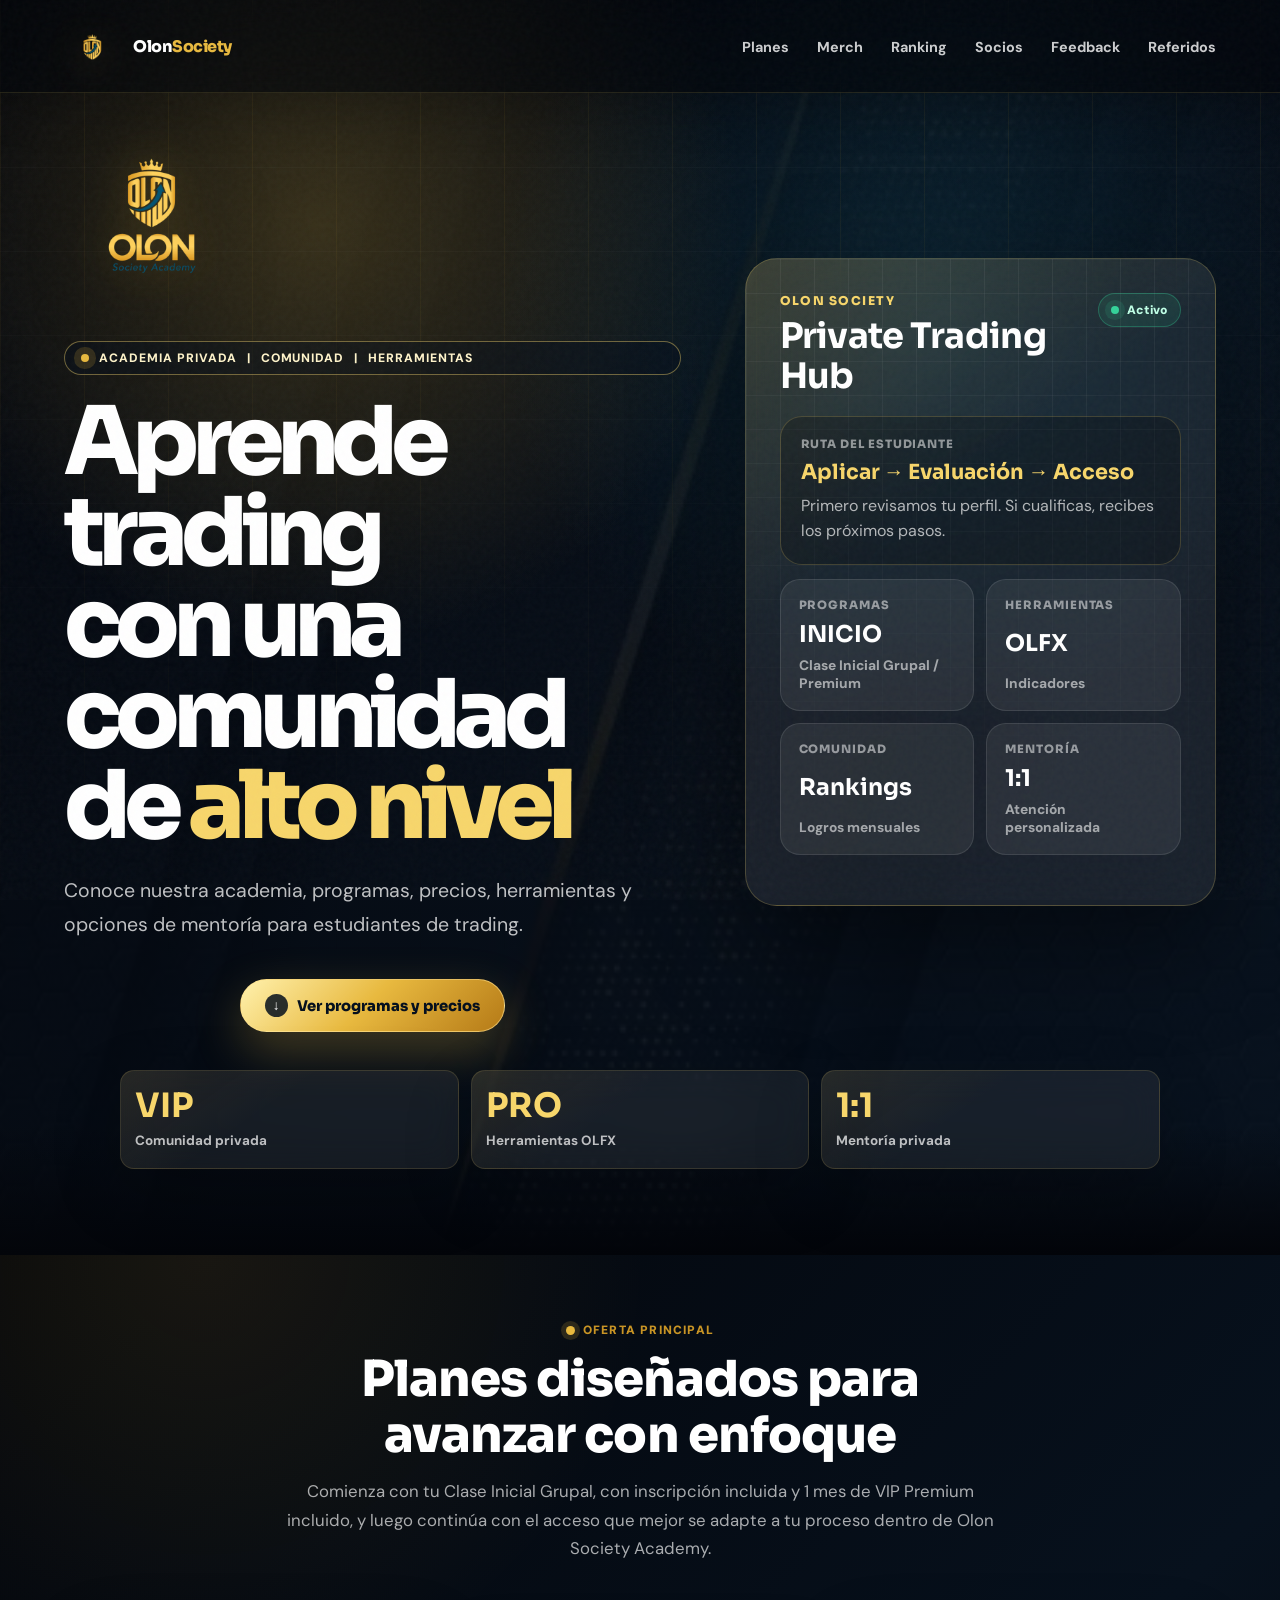
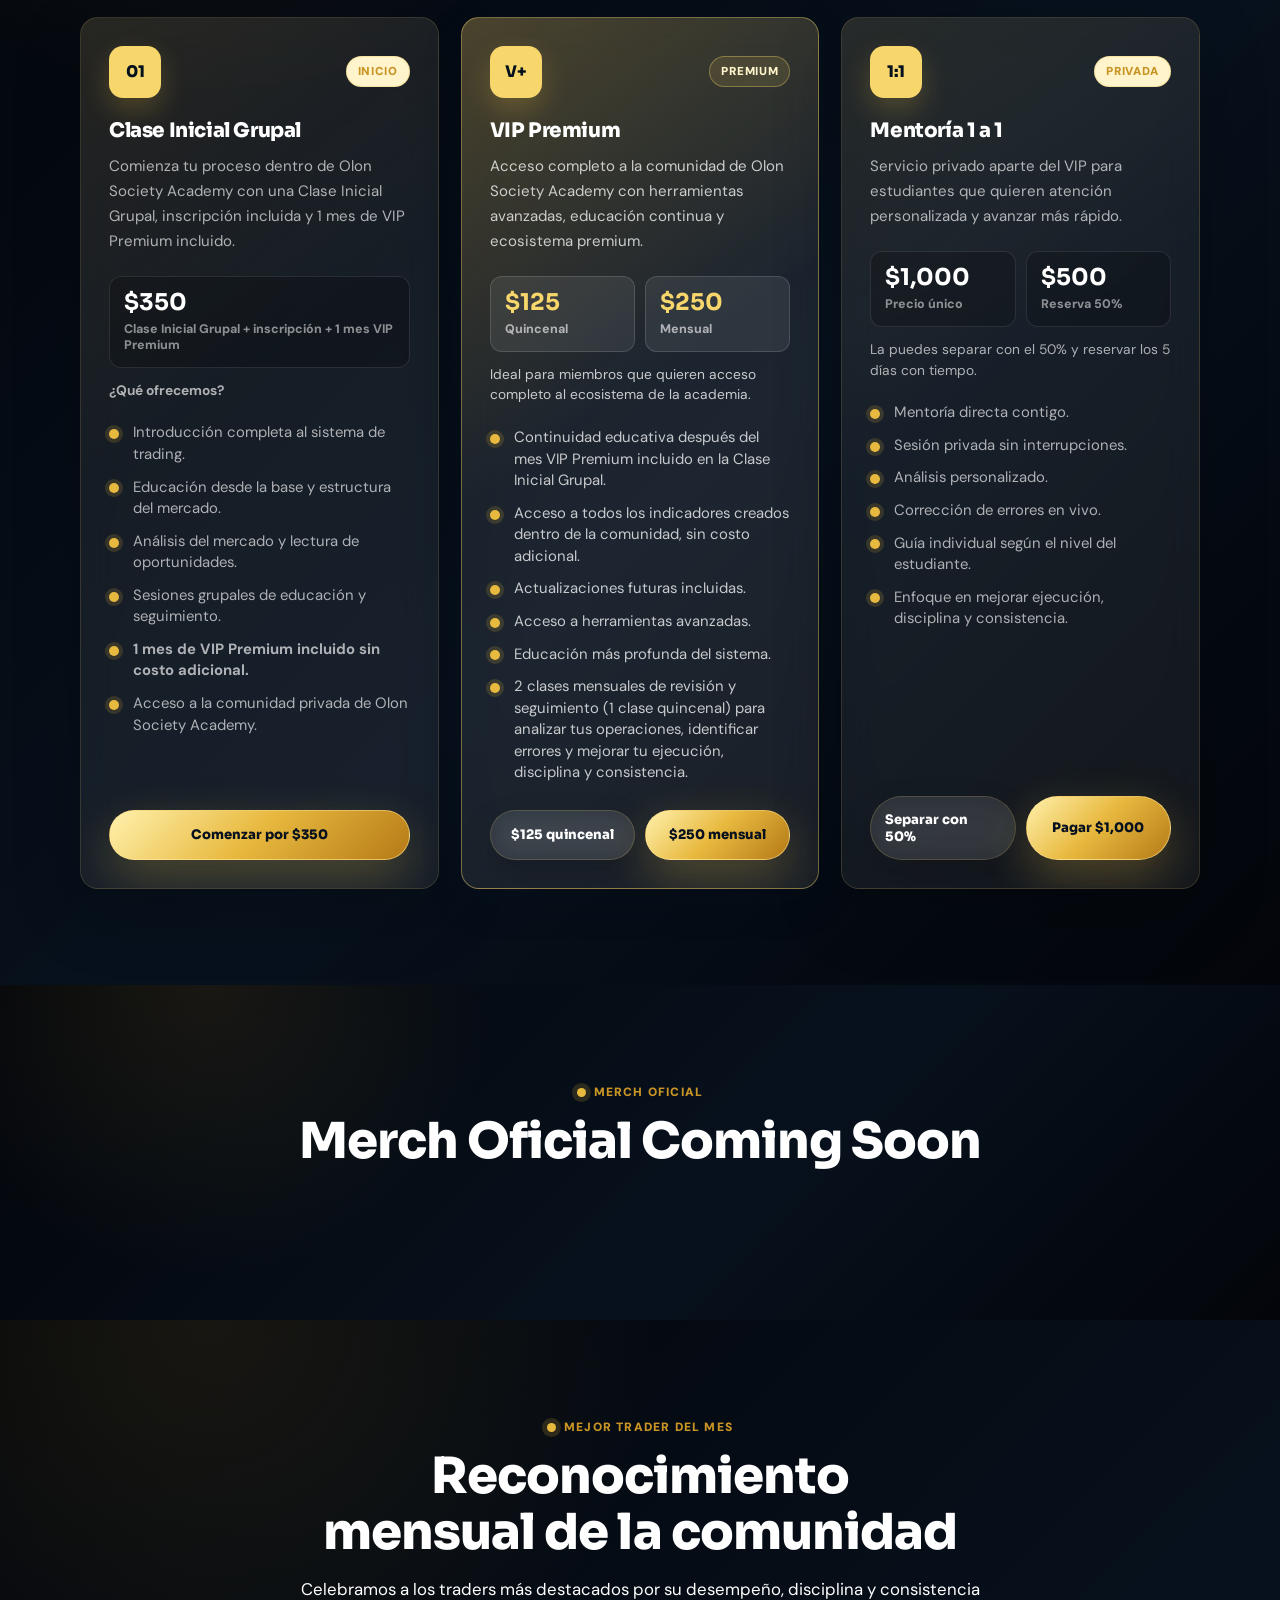
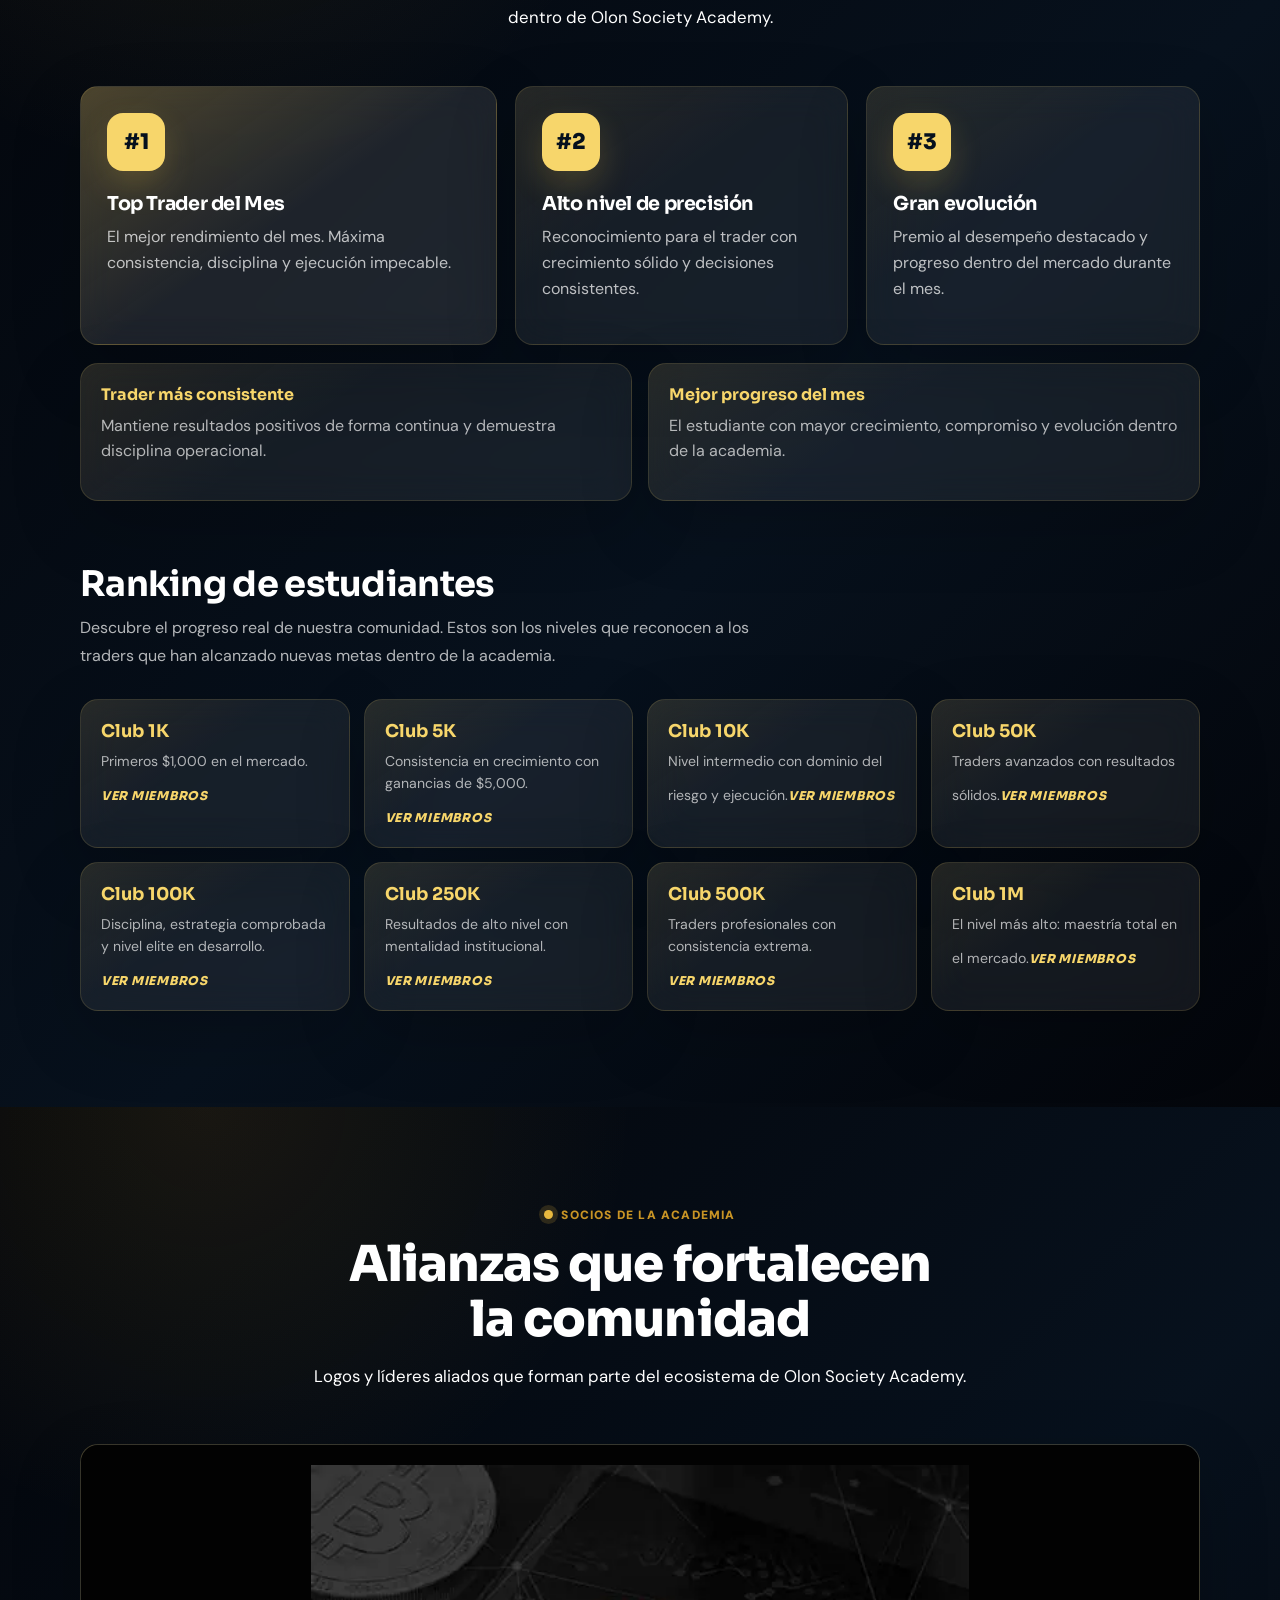
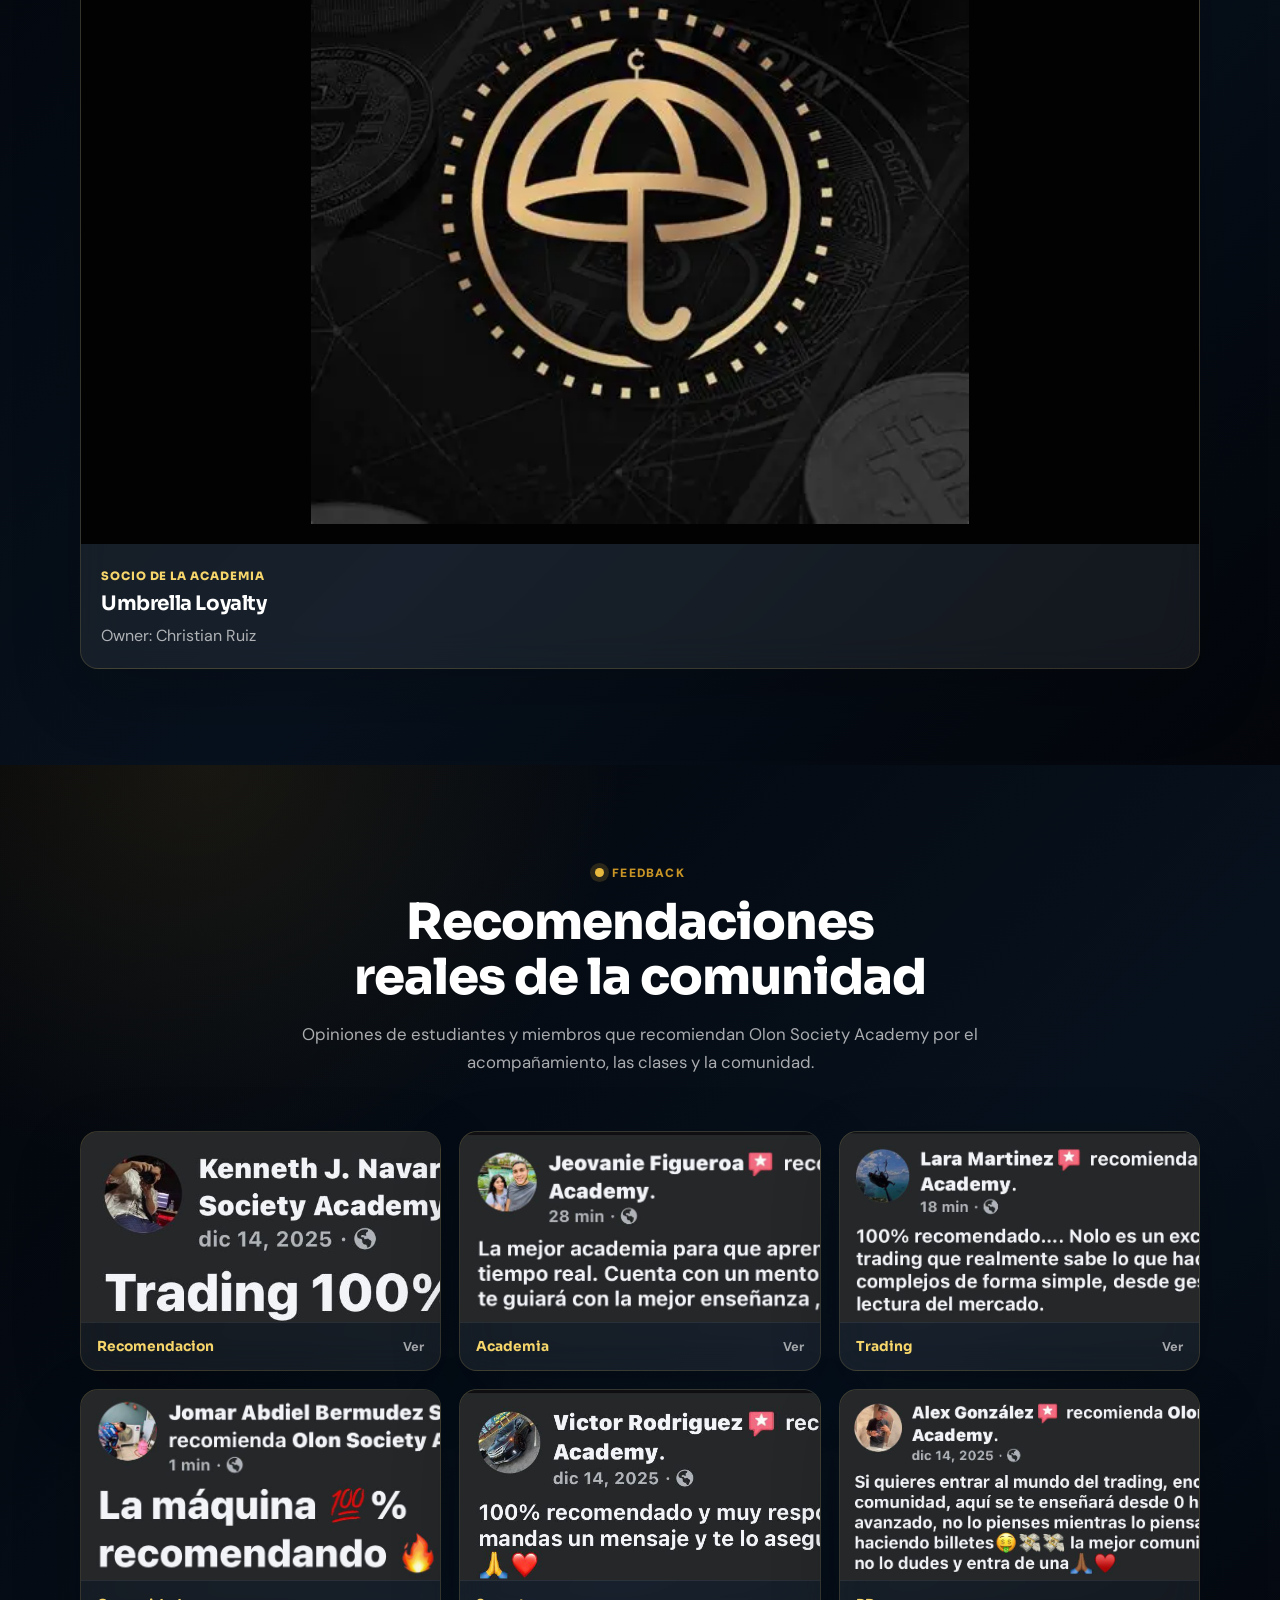
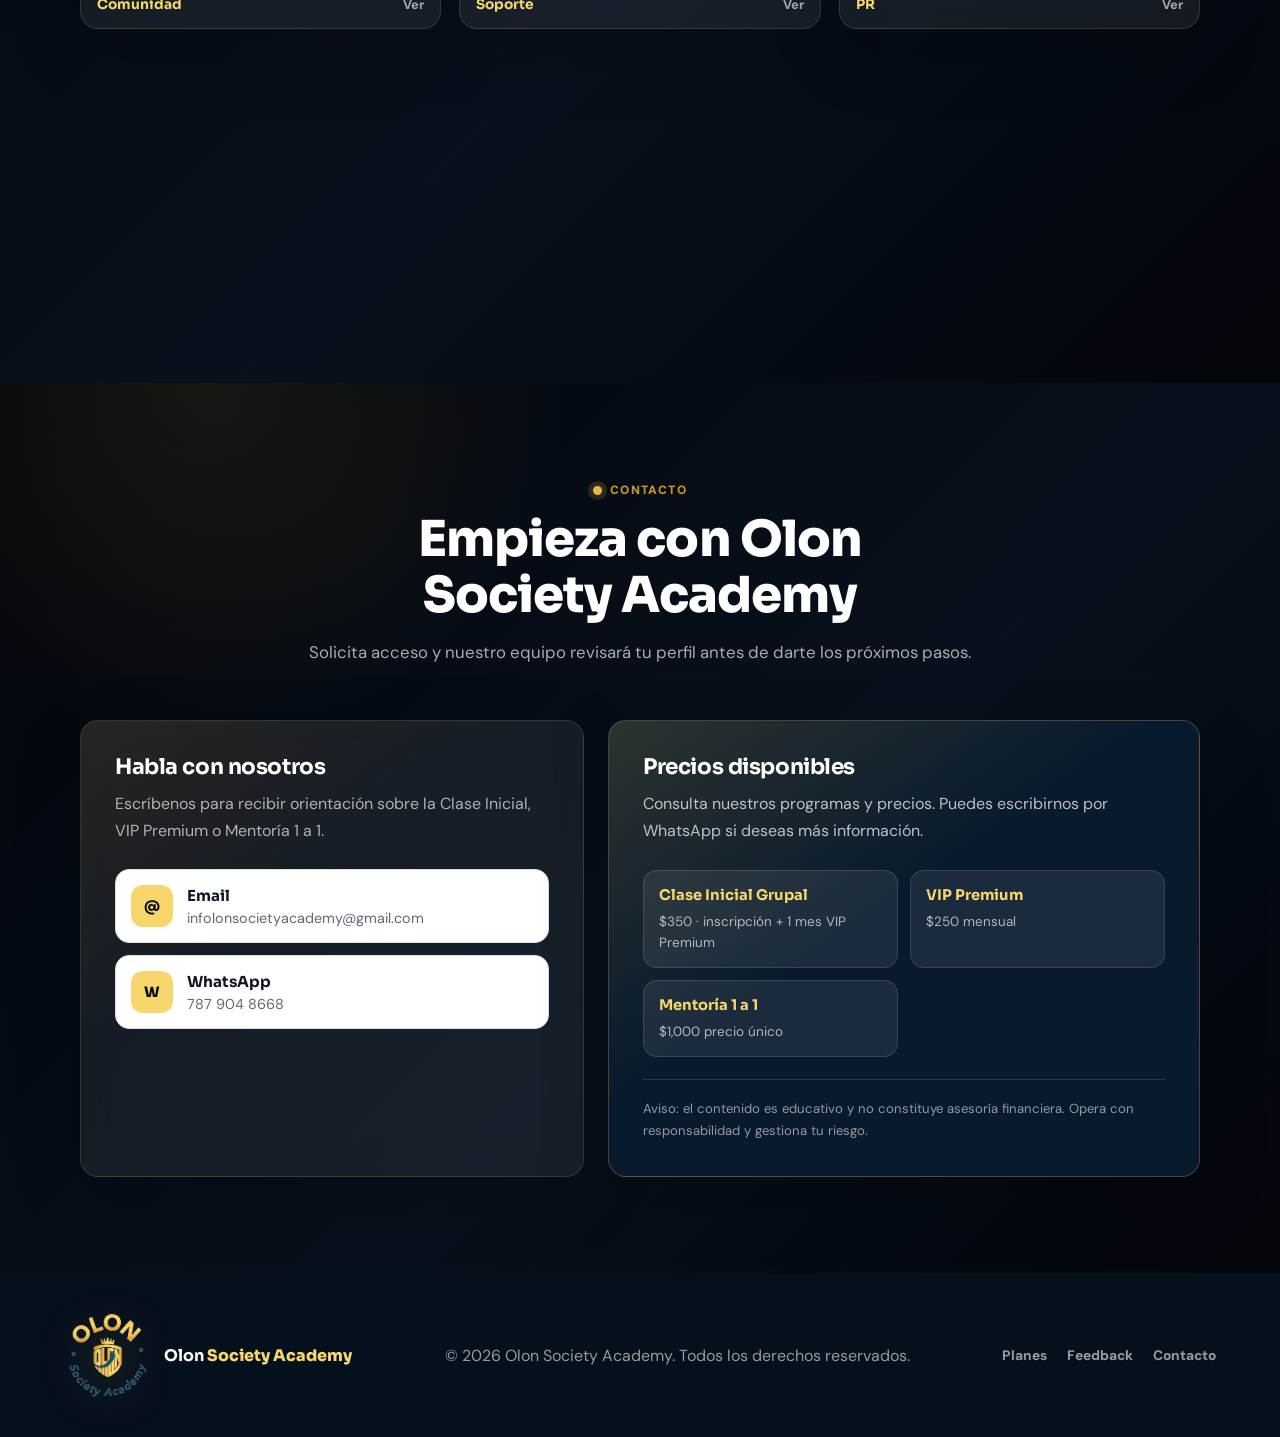
==== commit 1d51c2b0: "Implement local referral management and sync with Supabase Added functions to handle local referrals" ====
--- a/index.html
+++ b/index.html
@@ -3211,6 +3211,101 @@
       : null;
     const ownerEmail = "infolonsocietyacademy@gmail.com";
     const ownerPassword = "NOLOFX";
+    const referralStorageKey = "olon_referrals_local_v2";
+
+    function readLocalReferrals() {
+      try {
+        const parsed = JSON.parse(localStorage.getItem(referralStorageKey) || "[]");
+        return Array.isArray(parsed) ? parsed : [];
+      } catch (error) {
+        console.warn("No se pudo leer el respaldo local de referidos:", error);
+        return [];
+      }
+    }
+
+    function writeLocalReferrals(members) {
+      try {
+        localStorage.setItem(referralStorageKey, JSON.stringify(members));
+      } catch (error) {
+        console.warn("No se pudo guardar el respaldo local de referidos:", error);
+      }
+    }
+
+    function cacheLocalReferral(member, localOnly = false) {
+      const members = readLocalReferrals();
+      const normalizedEmail = String(member.email || "").trim().toLowerCase();
+      const index = members.findIndex((item) =>
+        String(item.code || "").toUpperCase() === String(member.code || "").toUpperCase() ||
+        (normalizedEmail && String(item.email || "").trim().toLowerCase() === normalizedEmail)
+      );
+      const cached = { ...member, local_only: Boolean(localOnly) };
+      if (index >= 0) members[index] = { ...members[index], ...cached };
+      else members.unshift(cached);
+      writeLocalReferrals(members);
+      return cached;
+    }
+
+    function removeLocalReferral(memberId) {
+      const members = readLocalReferrals().filter((member) => String(member.id) !== String(memberId));
+      writeLocalReferrals(members);
+    }
+
+    function mergeReferralLists(primary = [], secondary = []) {
+      const map = new Map();
+      [...secondary, ...primary].forEach((member) => {
+        const key = String(member.code || member.email || member.id || "").toUpperCase();
+        if (key) map.set(key, member);
+      });
+      return Array.from(map.values()).sort((a, b) => new Date(b.created_at || 0) - new Date(a.created_at || 0));
+    }
+
+    async function syncLocalReferrals() {
+      if (!supabaseClient) return;
+      const members = readLocalReferrals();
+      let changed = false;
+
+      for (let i = 0; i < members.length; i++) {
+        const member = members[i];
+        if (!member.local_only) continue;
+
+        try {
+          const { data, error } = await supabaseClient
+            .from("referrals")
+            .insert({
+              name: member.name,
+              email: member.email,
+              phone: member.phone || null,
+              code: member.code
+            })
+            .select("id,name,email,phone,code,created_at")
+            .single();
+
+          if (!error && data) {
+            members[i] = { ...data, local_only: false };
+            changed = true;
+            continue;
+          }
+
+          const errorText = `${error?.message || ""} ${error?.details || ""}`.toLowerCase();
+          if (error?.code === "23505" && errorText.includes("email")) {
+            const { data: existing } = await supabaseClient
+              .from("referrals")
+              .select("id,name,email,phone,code,created_at")
+              .eq("email", member.email)
+              .maybeSingle();
+            if (existing) {
+              members[i] = { ...existing, local_only: false };
+              changed = true;
+            }
+          }
+        } catch (error) {
+          console.warn("Supabase sigue sin responder; se mantiene el respaldo local.", error);
+          break;
+        }
+      }
+
+      if (changed) writeLocalReferrals(members);
+    }
     let activeReferral = null;
     let ownerSignedIn = false;
     let ownerMembersCache = [];
@@ -3527,7 +3622,7 @@
       textEl.textContent = `Cuando alguien escriba por WhatsApp puede decir: "Fui recomendado por ${member.name} con el código ${member.code}".`;
       whatsappEl.href = `https://wa.me/17879048668?text=${encodeURIComponent(message)}`;
       result.classList.add("open");
-      document.getElementById("signupMessage").textContent = reused ? "Este email ya tenía un código creado." : "Registro creado correctamente.";
+      document.getElementById("signupMessage").textContent = reused ? "Este email ya tenía un código creado." : "Código creado correctamente.";
     }
 
     function copyReferralCode() {
@@ -3571,14 +3666,24 @@
     }
 
     async function fetchMembers() {
-      if (!supabaseClient) return [];
-      const { data, error } = await supabaseClient
-        .from("referrals")
-        .select("id,name,email,phone,code,created_at")
-        .order("created_at", { ascending: false });
-
-      if (error) throw error;
-      return data || [];
+      const localMembers = readLocalReferrals();
+      if (!supabaseClient) return localMembers;
+
+      try {
+        await syncLocalReferrals();
+        const { data, error } = await supabaseClient
+          .from("referrals")
+          .select("id,name,email,phone,code,created_at")
+          .order("created_at", { ascending: false });
+
+        if (error) throw error;
+        const remoteMembers = data || [];
+        remoteMembers.forEach((member) => cacheLocalReferral(member, false));
+        return mergeReferralLists(remoteMembers, readLocalReferrals());
+      } catch (error) {
+        console.warn("No se pudieron cargar referidos desde Supabase; usando respaldo local.", error);
+        return readLocalReferrals();
+      }
     }
 
     async function verifyReferralOwner() {
@@ -3600,24 +3705,28 @@
         return;
       }
 
-      if (!supabaseClient) {
-        result.style.display = "block";
-        result.innerHTML = '<div class="owner-empty">Supabase no está disponible.</div>';
-        return;
-      }
-
       result.style.display = "block";
       result.innerHTML = '<div class="owner-empty">Buscando código...</div>';
 
-      const { data, error } = await supabaseClient
-        .from("referrals")
-        .select("id,name,email,phone,code,created_at")
-        .eq("code", code)
-        .maybeSingle();
-
-      if (error) {
-        result.innerHTML = `<div class="owner-empty">${escapeHtml(error.message || "No se pudo verificar el código.")}</div>`;
-        return;
+      let data = null;
+      if (supabaseClient) {
+        try {
+          const response = await supabaseClient
+            .from("referrals")
+            .select("id,name,email,phone,code,created_at")
+            .eq("code", code)
+            .maybeSingle();
+          if (!response.error && response.data) {
+            data = response.data;
+            cacheLocalReferral(data, false);
+          }
+        } catch (error) {
+          console.warn("Verificación remota no disponible; buscando en respaldo local.", error);
+        }
+      }
+
+      if (!data) {
+        data = readLocalReferrals().find((member) => String(member.code || "").toUpperCase() === code) || null;
       }
 
       if (!data) {
@@ -3729,17 +3838,23 @@
     }
 
     async function deleteMember(memberId) {
-      if (!memberId || !supabaseClient) return;
+      if (!memberId) return;
       if (!confirm("¿Eliminar este registro?")) return;
 
-      const { error } = await supabaseClient
-        .from("referrals")
-        .delete()
-        .eq("id", memberId);
-
-      if (error) {
-        alert(error.message || "No se pudo eliminar el registro.");
-        return;
+      const localMember = readLocalReferrals().find((member) => String(member.id) === String(memberId));
+      removeLocalReferral(memberId);
+
+      if (supabaseClient && !String(memberId).startsWith("local-")) {
+        try {
+          const { error } = await supabaseClient
+            .from("referrals")
+            .delete()
+            .eq("id", memberId);
+          if (error) throw error;
+        } catch (error) {
+          console.warn("No se pudo eliminar en Supabase; se eliminó del respaldo local.", error);
+          if (localMember) cacheLocalReferral(localMember, Boolean(localMember.local_only));
+        }
       }
 
       renderOwnerDashboard();
@@ -3799,33 +3914,72 @@
     });
 
     async function createReferral(name, email, phone) {
+      const normalizedEmail = String(email || "").trim().toLowerCase();
+      const localExisting = readLocalReferrals().find((member) =>
+        String(member.email || "").trim().toLowerCase() === normalizedEmail
+      );
+      if (localExisting) return { ...localExisting, __reused: true };
+
       for (let attempt = 0; attempt < 5; attempt++) {
         const member = {
+          id: `local-${Date.now()}-${Math.random().toString(36).slice(2, 8)}`,
           name,
-          email,
+          email: normalizedEmail,
           phone: phone || null,
           code: makeReferralCode(name),
           created_at: new Date().toISOString()
         };
 
-        const { error } = await supabaseClient
-          .from("referrals")
-          .insert({
-            name: member.name,
-            email: member.email,
-            phone: member.phone,
-            code: member.code
-          });
-
-        if (!error) return member;
-
-        const errorText = `${error.message || ""} ${error.details || ""}`.toLowerCase();
-        if (error.code === "23505" && errorText.includes("code")) continue;
-        if (error.code === "23505" && errorText.includes("email")) {
-          throw new Error("Ese email ya está registrado. Si necesitas tu código, escríbenos por WhatsApp.");
+        const codeAlreadyExists = readLocalReferrals().some((item) =>
+          String(item.code || "").toUpperCase() === member.code.toUpperCase()
+        );
+        if (codeAlreadyExists) continue;
+
+        if (!supabaseClient) {
+          return cacheLocalReferral(member, true);
         }
 
-        throw error;
+        try {
+          const { data, error } = await supabaseClient
+            .from("referrals")
+            .insert({
+              name: member.name,
+              email: member.email,
+              phone: member.phone,
+              code: member.code
+            })
+            .select("id,name,email,phone,code,created_at")
+            .single();
+
+          if (!error && data) {
+            return cacheLocalReferral(data, false);
+          }
+
+          const errorText = `${error?.message || ""} ${error?.details || ""}`.toLowerCase();
+          if (error?.code === "23505" && errorText.includes("code")) continue;
+
+          if (error?.code === "23505" && errorText.includes("email")) {
+            try {
+              const { data: existing } = await supabaseClient
+                .from("referrals")
+                .select("id,name,email,phone,code,created_at")
+                .eq("email", normalizedEmail)
+                .maybeSingle();
+              if (existing) return { ...cacheLocalReferral(existing, false), __reused: true };
+            } catch (lookupError) {
+              console.warn("No se pudo recuperar el código existente.", lookupError);
+            }
+            throw new Error("Ese email ya está registrado. Si necesitas tu código, escríbenos por WhatsApp.");
+          }
+
+          // Si Supabase rechaza por red/permisos, el visitante no se queda bloqueado:
+          // se guarda un respaldo local y se intentará sincronizar cuando vuelva la conexión.
+          console.warn("Supabase no aceptó el registro; creando respaldo local.", error);
+          return cacheLocalReferral(member, true);
+        } catch (error) {
+          console.warn("Supabase no respondió; creando respaldo local.", error);
+          return cacheLocalReferral(member, true);
+        }
       }
 
       throw new Error("No se pudo generar un código único. Intenta otra vez.");
@@ -3879,8 +4033,6 @@
       const phone = document.getElementById("memberPhone").value.trim();
       const messageEl = document.getElementById("signupMessage");
 
-      if (!requireSupabase(messageEl)) return;
-
       if (!name || !email) {
         messageEl.textContent = "Completa nombre y email para crear tu código.";
         return;
@@ -3890,7 +4042,7 @@
 
       try {
         const member = await createReferral(name, email, phone);
-        showReferral(member);
+        showReferral(member, Boolean(member.__reused));
         event.target.reset();
       } catch (error) {
         console.error("Referral signup error:", error);
@@ -3903,8 +4055,6 @@
       const email = document.getElementById("ownerEmail").value.trim().toLowerCase();
       const password = document.getElementById("ownerPassword").value;
       const messageEl = document.getElementById("ownerMessage");
-
-      if (!requireSupabase(messageEl)) return;
 
       if (email !== ownerEmail || password !== ownerPassword) {
         messageEl.textContent = "Email o password incorrecto.";
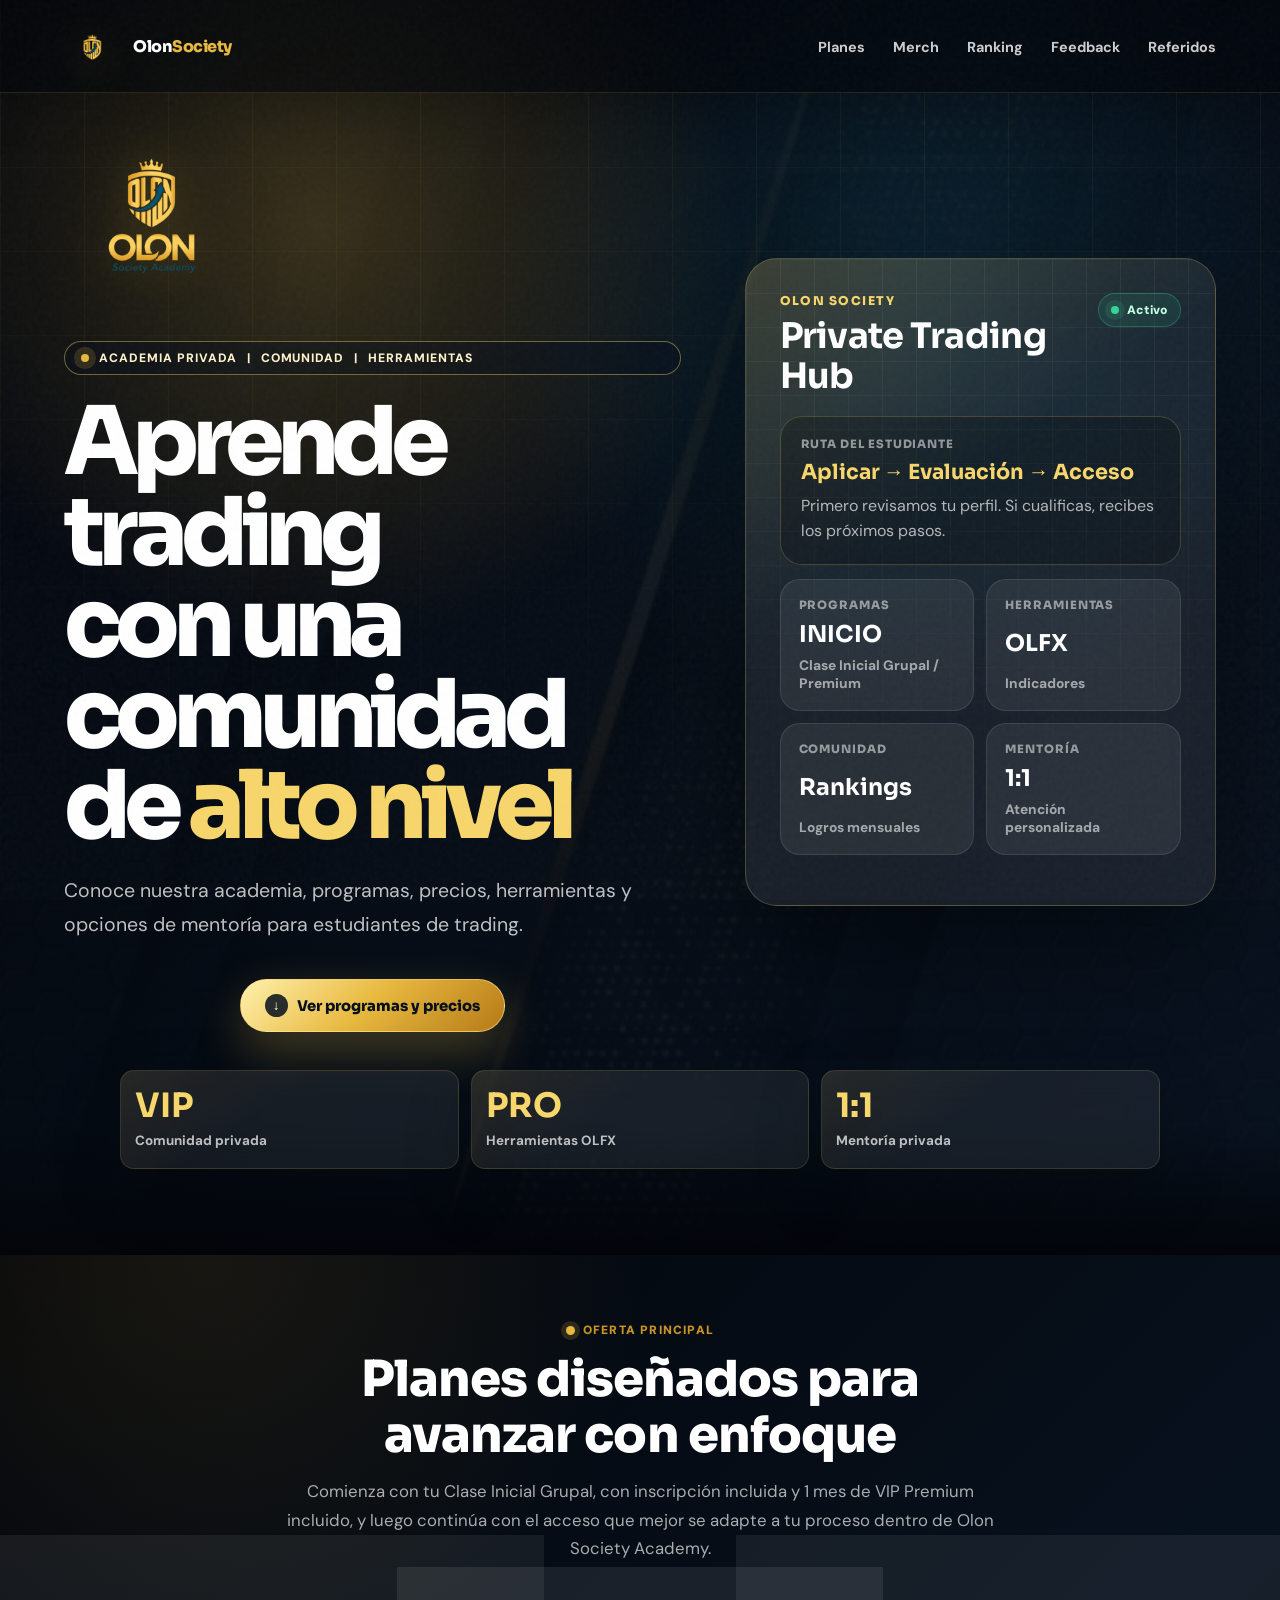
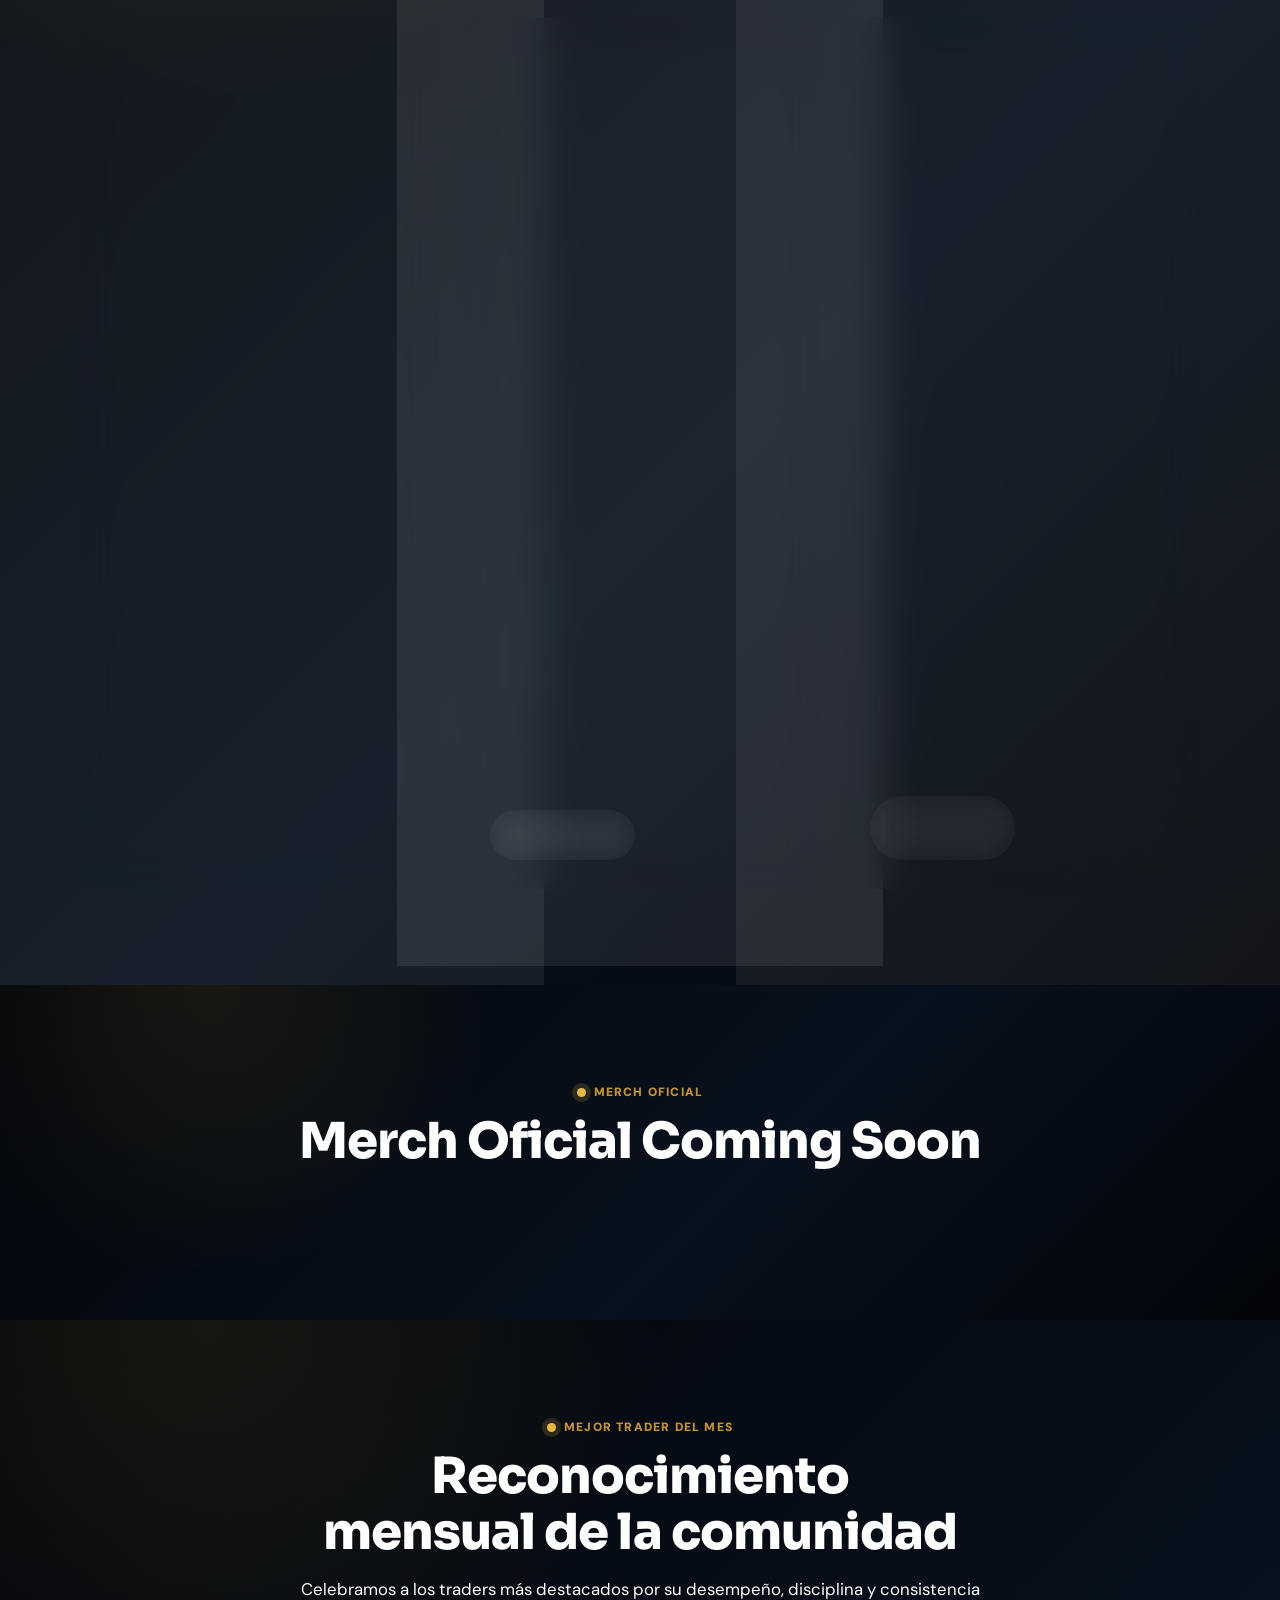
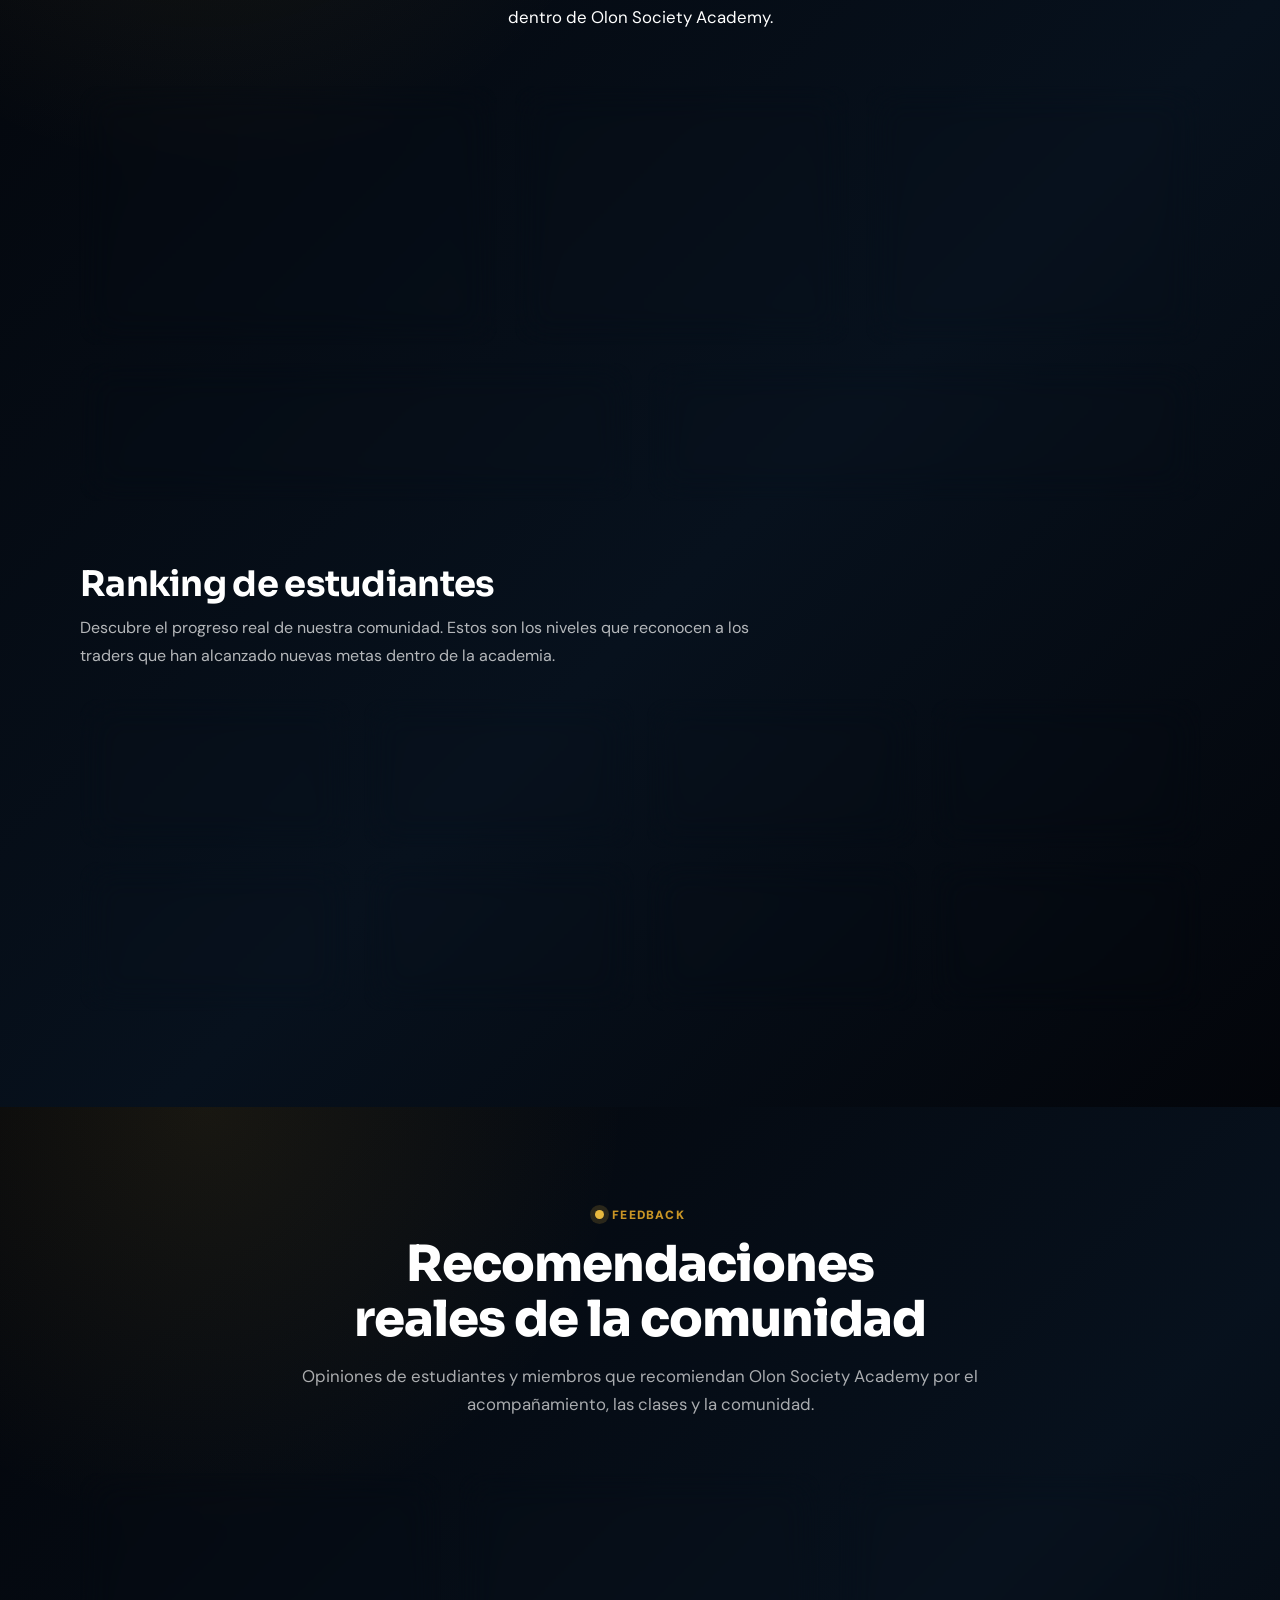
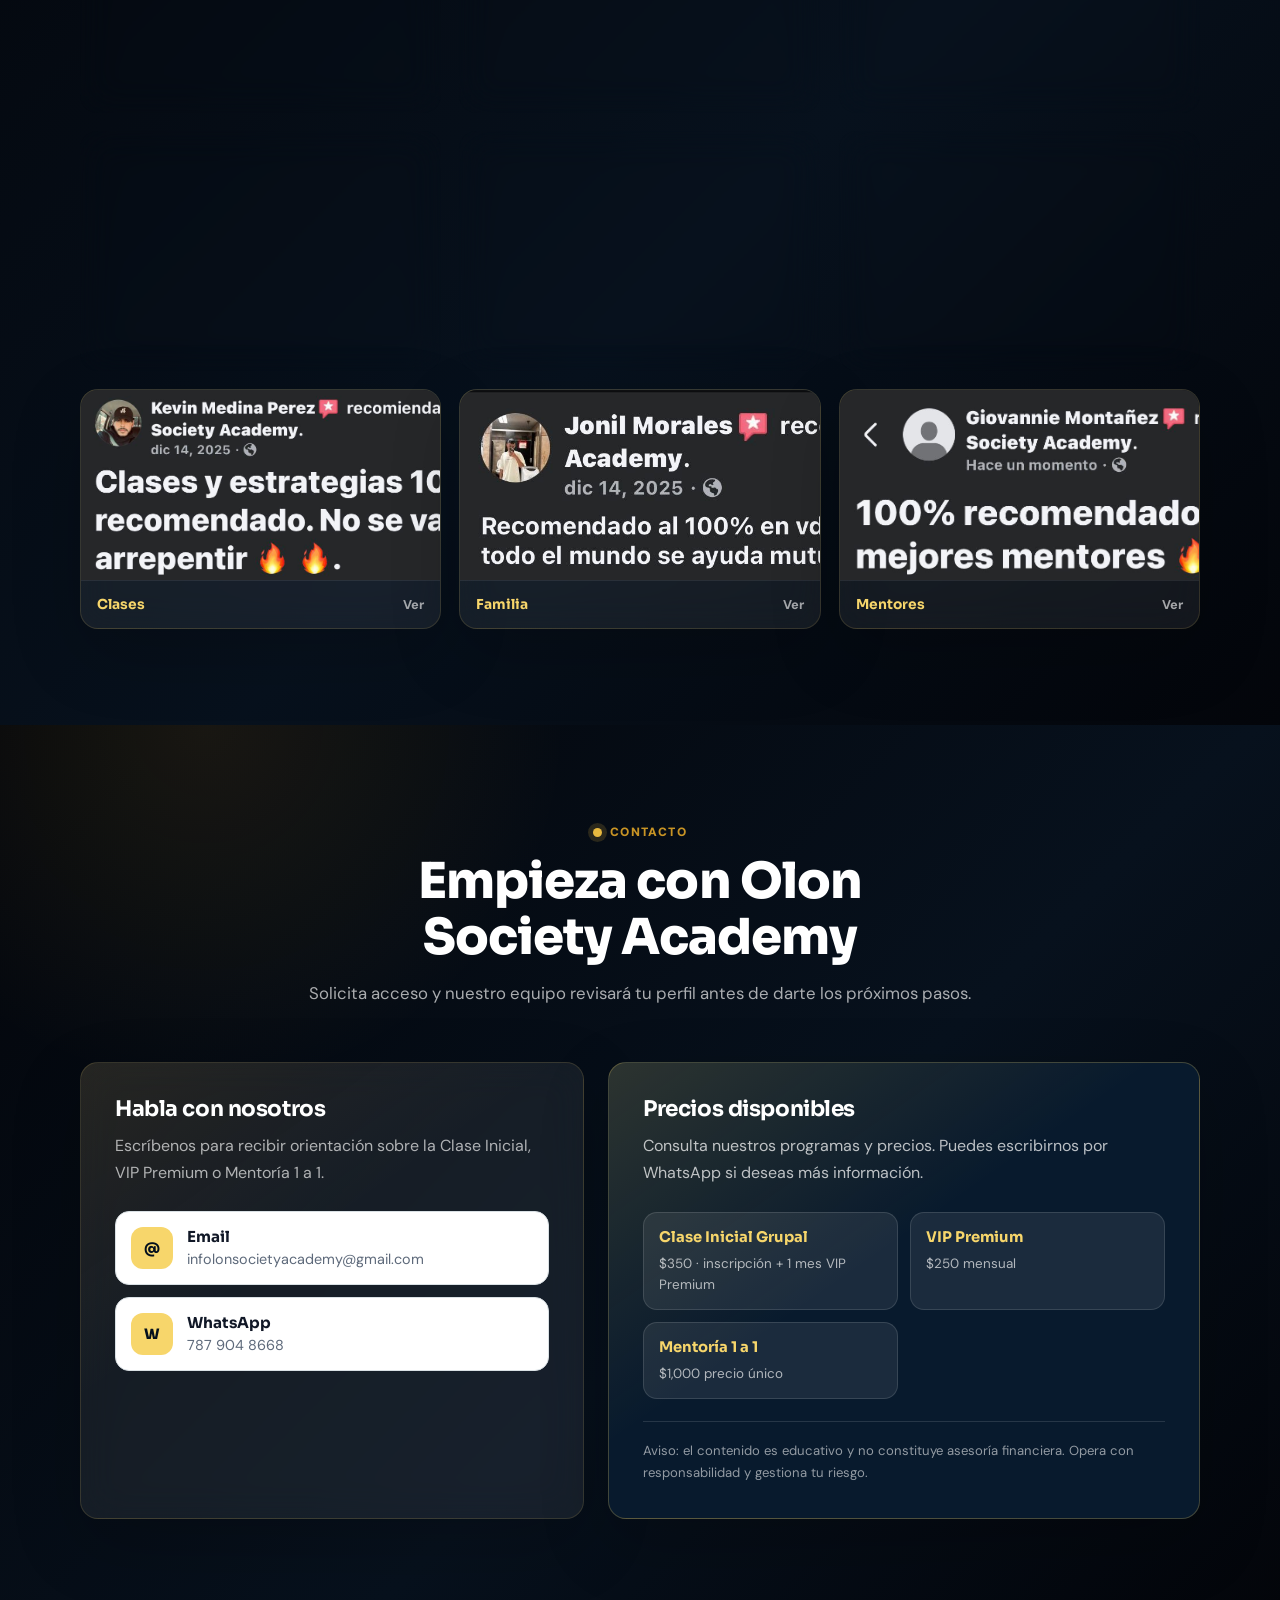
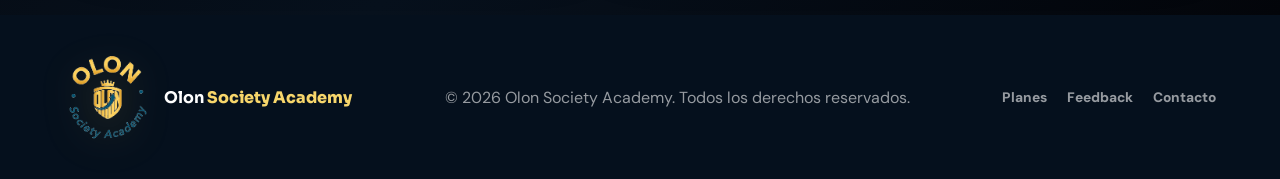
==== commit c335e296: "Remove Umbrella Loyalty from the academy website" ====
--- a/index.html
+++ b/index.html
@@ -1527,6 +1527,11 @@
       line-height: 1.35;
     }
 
+    #socios[hidden],
+    [data-partners-nav][hidden] {
+      display: none;
+    }
+
     #socios {
       color: var(--white);
       background:
@@ -2602,7 +2607,7 @@
     <a href="#planes" onclick="closeMobileMenu()">Planes</a>
     <a href="#merch" onclick="closeMobileMenu()">Merch</a>
     <a href="#ranking" onclick="closeMobileMenu()">Ranking</a>
-    <a href="#socios" onclick="closeMobileMenu()">Socios</a>
+    <a href="#socios" onclick="closeMobileMenu()" data-partners-nav hidden>Socios</a>
     <a href="#feedback" onclick="closeMobileMenu()">Feedback</a>
     <a href="#contacto" onclick="closeMobileMenu()">Contacto</a>
     <a href="#" onclick="openAuthModal('signup'); closeMobileMenu(); return false;">Referidos</a>
@@ -2617,7 +2622,7 @@
       <li><a href="#planes">Planes</a></li>
       <li><a href="#merch">Merch</a></li>
       <li><a href="#ranking">Ranking</a></li>
-      <li><a href="#socios">Socios</a></li>
+      <li data-partners-nav hidden><a href="#socios">Socios</a></li>
       <li><a href="#feedback">Feedback</a></li>
       <li><a href="#" onclick="openAuthModal('signup'); return false;">Referidos</a></li>
     </ul>
@@ -2633,8 +2638,8 @@
       <button class="auth-close" type="button" onclick="closeAuthModal()" aria-label="Cerrar">&times;</button>
       <div class="auth-header">
         <img src="assets/olon-mark.png" onerror="this.onerror=null;this.src=window.OLON_MARK_FALLBACK;" alt="Logo Olon" />
-        <h2 id="authTitle">Acceso Olon Society</h2>
-        <p>Regístrate para recibir tu código de referido y poder recibir 50$ como recompensa.</p>
+        <h2 id="authTitle">Programa de Referidos Olon Society</h2>
+        <p>Regístrate gratis, recibe tu código personal y compártelo para participar por la recompensa de $50.</p>
       </div>
 
       <div class="auth-tabs" role="tablist">
@@ -2741,7 +2746,7 @@
               </div>
               <div class="auth-field">
                 <label for="communityRole">Líder / detalle</label>
-                <input id="communityRole" type="text" placeholder="Ej. Líder: Christian Ruiz" />
+                <input id="communityRole" type="text" placeholder="Nombre del líder" />
               </div>
               <div class="auth-field">
                 <label for="communityPhoto">Foto / logo</label>
@@ -3034,7 +3039,7 @@
     </div>
   </section>
 
-  <section id="socios">
+  <section id="socios" hidden>
     <div class="section-inner">
       <div class="section-header reveal">
         <span class="section-tag">Socios de la Academia</span>
@@ -3044,16 +3049,7 @@
         </p>
       </div>
 
-      <div class="partners-grid" id="partnersGrid">
-        <article class="partner-card reveal delay-1" data-fixed-partner="umbrella">
-          <img src="[data-uri]" alt="Umbrella Loyalty" />
-          <div class="partner-copy">
-            <small>Socio de la Academia</small>
-            <h3>Umbrella Loyalty</h3>
-            <p>Owner: Christian Ruiz</p>
-          </div>
-        </article>
-      </div>
+      <div class="partners-grid" id="partnersGrid"></div>
     </div>
   </section>
 
@@ -3502,17 +3498,6 @@
       const partnersGrid = document.getElementById("partnersGrid");
       if (!partnersGrid) return;
 
-      const umbrellaPartnerCard = `
-        <article class="partner-card" data-fixed-partner="umbrella">
-          <img src="[data-uri]" alt="Umbrella Loyalty" loading="eager" />
-          <div class="partner-copy">
-            <small>Socio de la Academia</small>
-            <h3>Umbrella Loyalty</h3>
-            <p>Owner: Christian Ruiz</p>
-          </div>
-        </article>
-      `;
-
       const partners = entries
         .filter((entry) => entry.section === "partner")
         .filter((entry) => {
@@ -3520,7 +3505,13 @@
           return !name.includes("umbrella") && !name.includes("jbs");
         });
 
-      partnersGrid.innerHTML = umbrellaPartnerCard + partners.map(renderPartnerCard).join("");
+      partnersGrid.innerHTML = partners.map(renderPartnerCard).join("");
+
+      const hidePartners = partners.length === 0;
+      document.getElementById("socios").hidden = hidePartners;
+      document.querySelectorAll("[data-partners-nav]").forEach((item) => {
+        item.hidden = hidePartners;
+      });
     }
 
     function renderOwnerCommunityList(errorMessage = "") {
@@ -3915,74 +3906,66 @@
 
     async function createReferral(name, email, phone) {
       const normalizedEmail = String(email || "").trim().toLowerCase();
+
+      // 1) Si este email ya tiene un código en este navegador, reutilizarlo al instante.
       const localExisting = readLocalReferrals().find((member) =>
         String(member.email || "").trim().toLowerCase() === normalizedEmail
       );
       if (localExisting) return { ...localExisting, __reused: true };
 
-      for (let attempt = 0; attempt < 5; attempt++) {
-        const member = {
+      // 2) Crear el código PRIMERO, sin esperar a Supabase ni a internet.
+      let member = null;
+      for (let attempt = 0; attempt < 10; attempt++) {
+        const candidate = {
           id: `local-${Date.now()}-${Math.random().toString(36).slice(2, 8)}`,
           name,
           email: normalizedEmail,
           phone: phone || null,
           code: makeReferralCode(name),
-          created_at: new Date().toISOString()
+          created_at: new Date().toISOString(),
+          local_only: true
         };
 
-        const codeAlreadyExists = readLocalReferrals().some((item) =>
-          String(item.code || "").toUpperCase() === member.code.toUpperCase()
+        const duplicate = readLocalReferrals().some((item) =>
+          String(item.code || "").toUpperCase() === candidate.code.toUpperCase()
         );
-        if (codeAlreadyExists) continue;
-
-        if (!supabaseClient) {
-          return cacheLocalReferral(member, true);
+        if (!duplicate) {
+          member = candidate;
+          break;
         }
-
-        try {
-          const { data, error } = await supabaseClient
-            .from("referrals")
-            .insert({
-              name: member.name,
-              email: member.email,
-              phone: member.phone,
-              code: member.code
-            })
-            .select("id,name,email,phone,code,created_at")
-            .single();
-
-          if (!error && data) {
-            return cacheLocalReferral(data, false);
-          }
-
-          const errorText = `${error?.message || ""} ${error?.details || ""}`.toLowerCase();
-          if (error?.code === "23505" && errorText.includes("code")) continue;
-
-          if (error?.code === "23505" && errorText.includes("email")) {
-            try {
-              const { data: existing } = await supabaseClient
-                .from("referrals")
-                .select("id,name,email,phone,code,created_at")
-                .eq("email", normalizedEmail)
-                .maybeSingle();
-              if (existing) return { ...cacheLocalReferral(existing, false), __reused: true };
-            } catch (lookupError) {
-              console.warn("No se pudo recuperar el código existente.", lookupError);
-            }
-            throw new Error("Ese email ya está registrado. Si necesitas tu código, escríbenos por WhatsApp.");
-          }
-
-          // Si Supabase rechaza por red/permisos, el visitante no se queda bloqueado:
-          // se guarda un respaldo local y se intentará sincronizar cuando vuelva la conexión.
-          console.warn("Supabase no aceptó el registro; creando respaldo local.", error);
-          return cacheLocalReferral(member, true);
-        } catch (error) {
-          console.warn("Supabase no respondió; creando respaldo local.", error);
-          return cacheLocalReferral(member, true);
-        }
-      }
-
-      throw new Error("No se pudo generar un código único. Intenta otra vez.");
+      }
+
+      if (!member) {
+        // Respaldo extremo: aun si localStorage estuviera bloqueado, generamos uno visible.
+        member = {
+          id: `local-${Date.now()}`,
+          name,
+          email: normalizedEmail,
+          phone: phone || null,
+          code: makeReferralCode(name),
+          created_at: new Date().toISOString(),
+          local_only: true
+        };
+      }
+
+      // Guardar localmente cuando el navegador lo permita. Esto nunca debe bloquear al usuario.
+      try {
+        member = cacheLocalReferral(member, true);
+      } catch (localError) {
+        console.warn("No se pudo guardar localmente el referido, pero el código sí fue creado.", localError);
+      }
+
+      // 3) Intentar sincronizar con Supabase DESPUÉS, en segundo plano.
+      // Nunca esperamos esta petición para enseñar el código al usuario.
+      if (supabaseClient) {
+        setTimeout(() => {
+          syncLocalReferrals().catch((syncError) => {
+            console.warn("Sincronización de referidos pendiente.", syncError);
+          });
+        }, 0);
+      }
+
+      return member;
     }
 
     document.getElementById("communityForm").addEventListener("submit", async (event) => {
@@ -4046,7 +4029,20 @@
         event.target.reset();
       } catch (error) {
         console.error("Referral signup error:", error);
-        messageEl.textContent = getReferralFriendlyError(error);
+
+        // Último respaldo: aunque falle almacenamiento o conexión, nunca bloqueamos la creación.
+        const emergencyMember = {
+          id: `emergency-${Date.now()}`,
+          name,
+          email: String(email || "").trim().toLowerCase(),
+          phone: phone || null,
+          code: makeReferralCode(name),
+          created_at: new Date().toISOString(),
+          local_only: true
+        };
+        try { cacheLocalReferral(emergencyMember, true); } catch (_) {}
+        showReferral(emergencyMember, false);
+        event.target.reset();
       }
     });
 
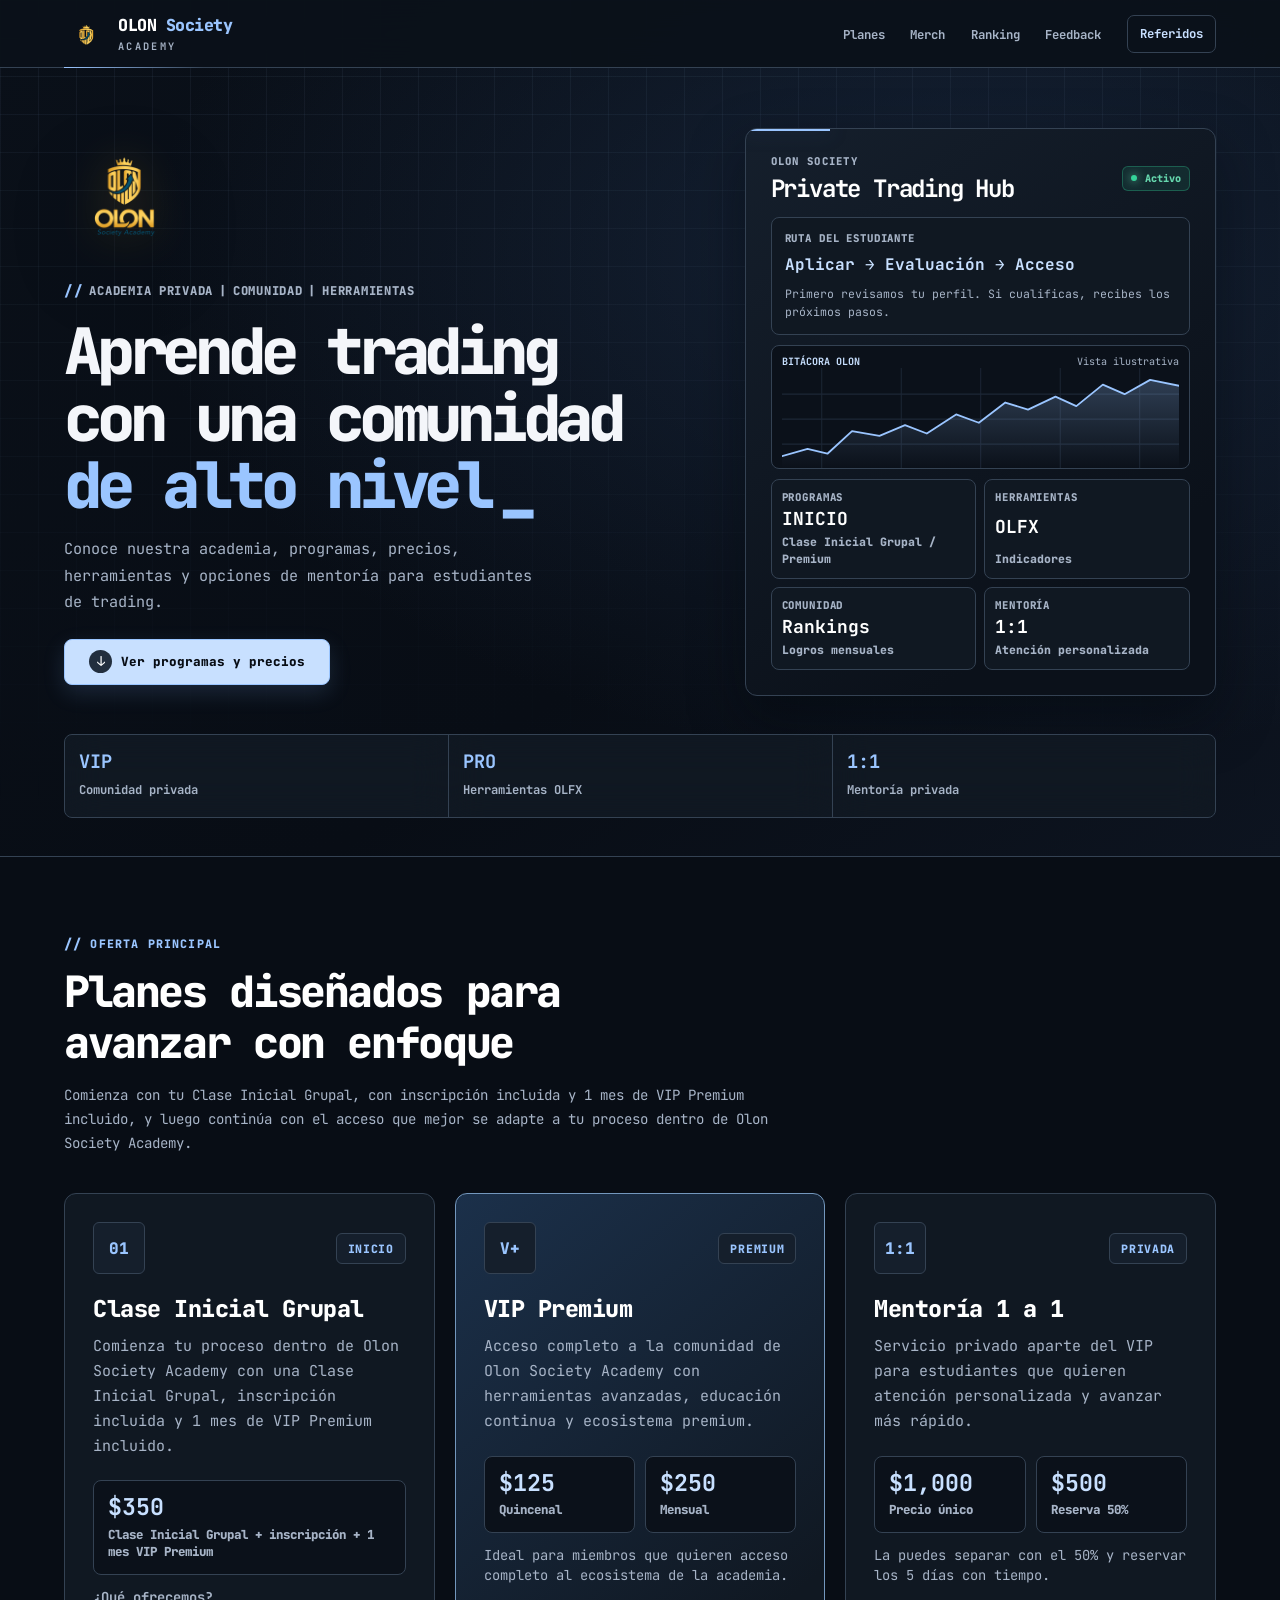
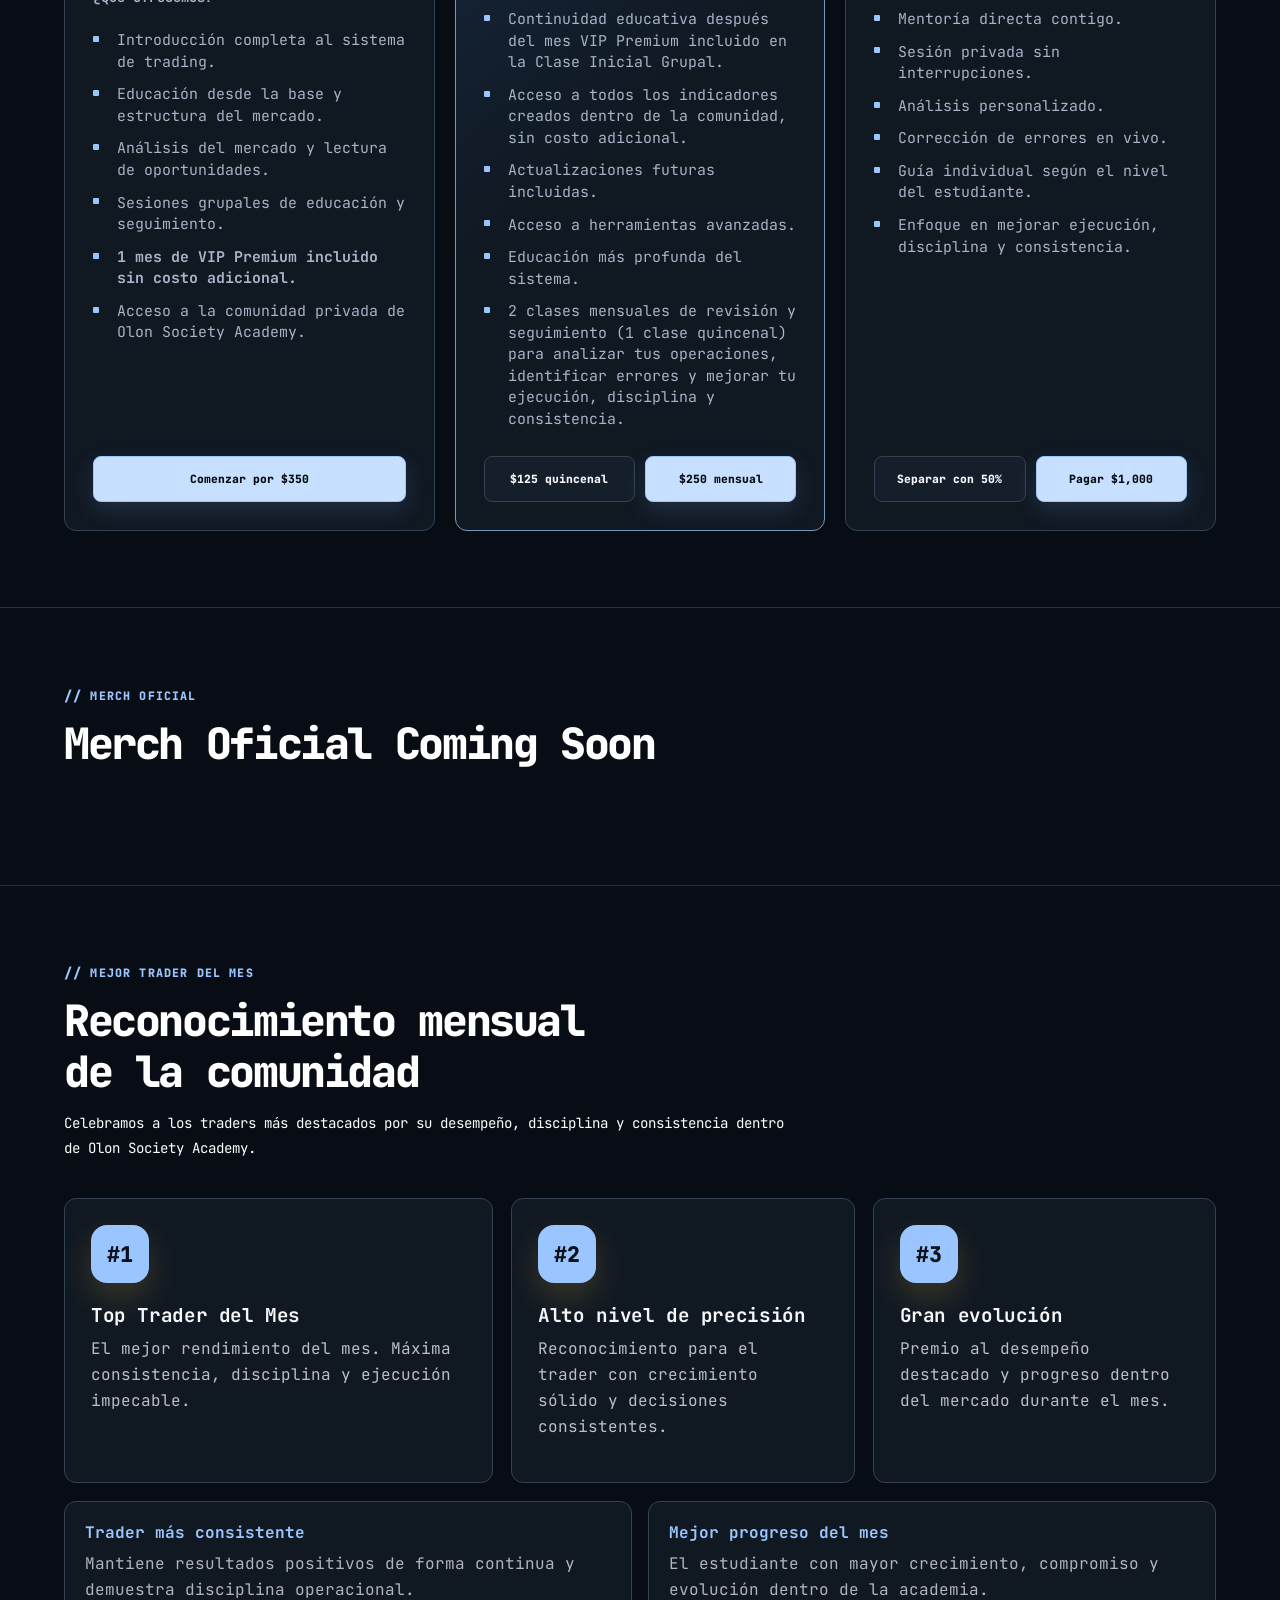
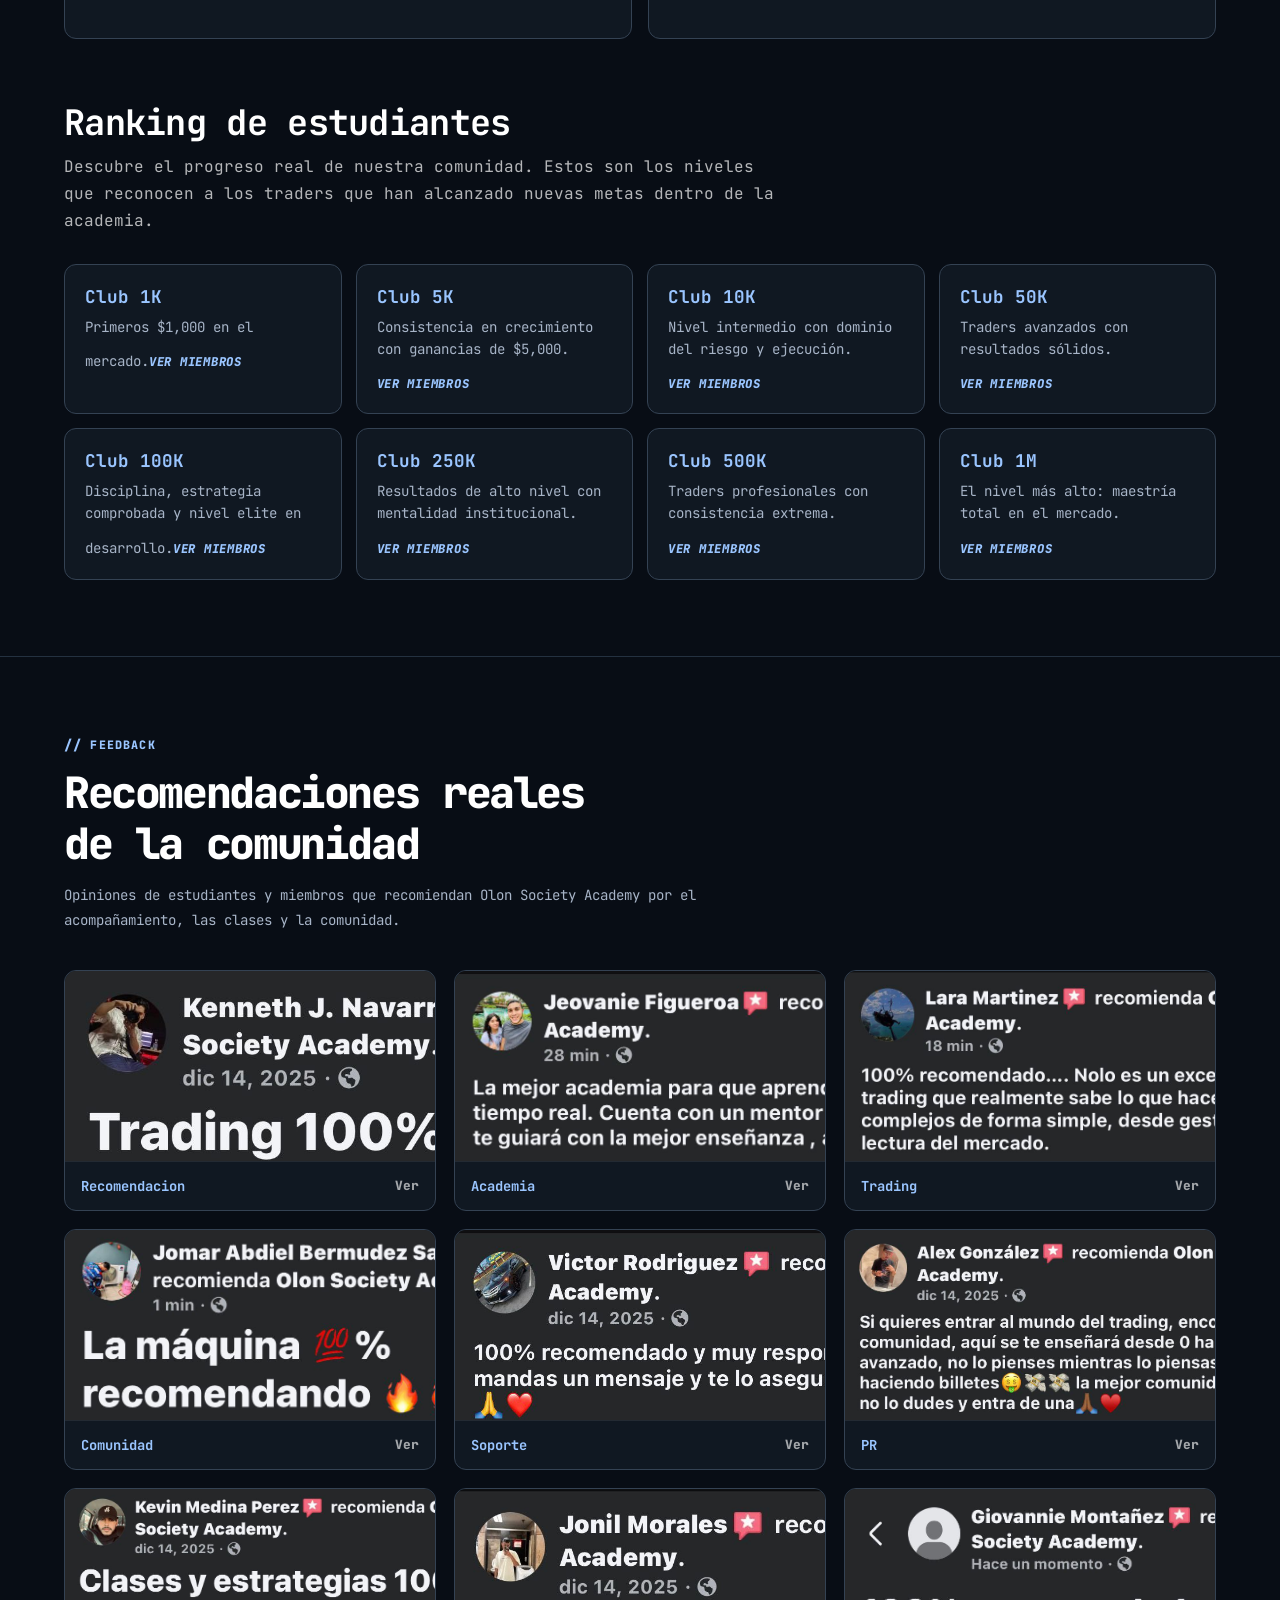
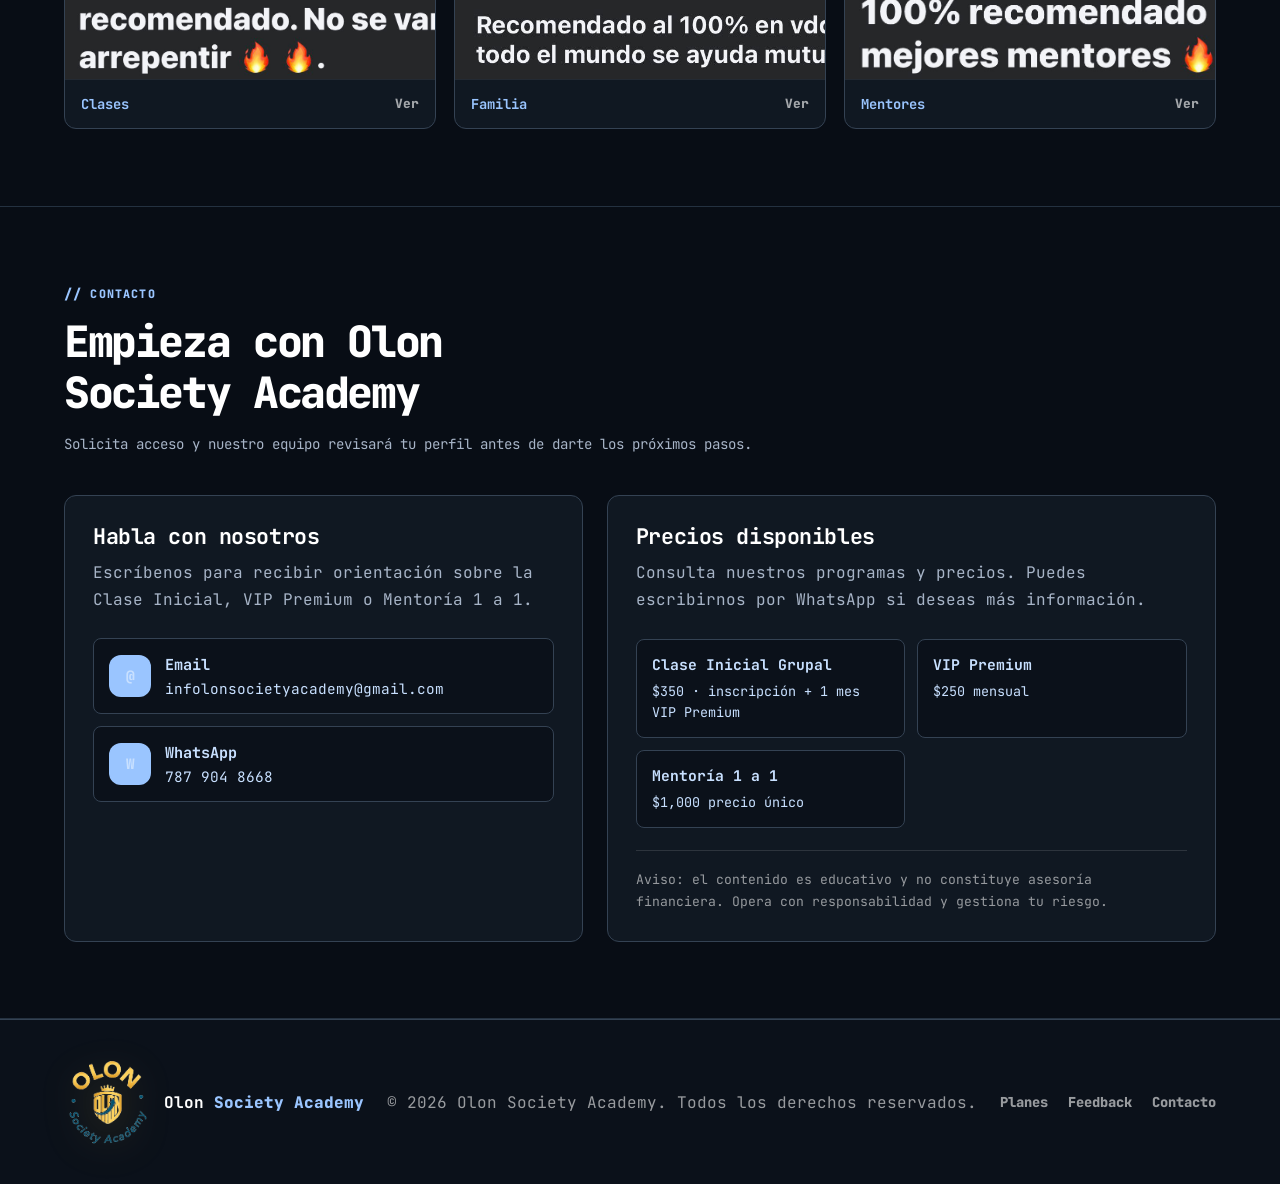
==== commit 4d0aa365: "Style the academy site and application like the Trader Portal" ====
--- a/index.html
+++ b/index.html
@@ -10,7 +10,7 @@
   <link rel="apple-touch-icon" href="[data-uri]" />
   <link rel="preconnect" href="https://fonts.googleapis.com" />
   <link rel="preconnect" href="https://fonts.gstatic.com" crossorigin />
-  <link href="https://fonts.googleapis.com/css2?family=Sora:wght@300;400;500;600;700;800&family=DM+Sans:ital,opsz,wght@0,9..40,300;0,9..40,400;0,9..40,500;0,9..40,700;1,9..40,300&display=swap" rel="stylesheet" />
+  <link href="https://fonts.googleapis.com/css2?family=JetBrains+Mono:wght@400..800&display=swap" rel="stylesheet" />
   <script src="supabase-config.js?v=20260420-1"></script>
   <script src="https://cdn.jsdelivr.net/npm/@supabase/supabase-js@2"></script>
   <script>
@@ -62,7 +62,7 @@
     }
 
     body {
-      font-family: "DM Sans", sans-serif;
+      font-family: var(--terminal-mono);
       color: var(--text-main);
       background: var(--cream);
       overflow-x: hidden;
@@ -93,7 +93,7 @@
     }
 
     h1, h2, h3, h4 {
-      font-family: "Sora", sans-serif;
+      font-family: var(--terminal-mono);
       line-height: 1.12;
       letter-spacing: -0.02em;
     }
@@ -152,7 +152,7 @@
       display: inline-flex;
       align-items: baseline;
       gap: 0;
-      font-family: "Sora", sans-serif;
+      font-family: var(--terminal-mono);
       font-size: 1rem;
       font-weight: 800;
       letter-spacing: -0.03em;
@@ -250,7 +250,7 @@
     }
 
     .mobile-menu a {
-      font-family: "Sora", sans-serif;
+      font-family: var(--terminal-mono);
       font-size: clamp(1.4rem, 8vw, 2.4rem);
       font-weight: 800;
       text-decoration: none;
@@ -351,7 +351,7 @@
       padding: 10px 16px;
       color: rgba(255, 255, 255, 0.72);
       background: rgba(255, 255, 255, 0.07);
-      font-family: "Sora", sans-serif;
+      font-family: var(--terminal-mono);
       font-size: 0.84rem;
       font-weight: 800;
       cursor: pointer;
@@ -444,7 +444,7 @@
       border-radius: 12px;
       color: var(--navy-950);
       background: var(--gold-300);
-      font-family: "Sora", sans-serif;
+      font-family: var(--terminal-mono);
       font-size: clamp(1.2rem, 3vw, 1.7rem);
       font-weight: 900;
       letter-spacing: 0.08em;
@@ -492,7 +492,7 @@
 
     .owner-date-search label {
       color: rgba(255, 255, 255, 0.62);
-      font-family: "Sora", sans-serif;
+      font-family: var(--terminal-mono);
       font-size: 0.72rem;
       font-weight: 800;
       letter-spacing: 0.05em;
@@ -506,7 +506,7 @@
       border-radius: 999px;
       color: var(--white);
       background: rgba(255, 255, 255, 0.08);
-      font: 800 0.88rem "DM Sans", sans-serif;
+      font: 800 0.88rem var(--terminal-mono);
       padding: 0 16px;
       outline: none;
     }
@@ -544,7 +544,7 @@
       top: 0;
       color: var(--gold-300);
       background: rgba(5, 16, 29, 0.96);
-      font-family: "Sora", sans-serif;
+      font-family: var(--terminal-mono);
       font-size: 0.76rem;
       letter-spacing: 0.06em;
       text-transform: uppercase;
@@ -561,7 +561,7 @@
       color: var(--gold-300);
       background: rgba(255, 255, 255, 0.07);
       cursor: pointer;
-      font: 800 0.78rem "DM Sans", sans-serif;
+      font: 800 0.78rem var(--terminal-mono);
       padding: 0 12px;
       transition: var(--transition);
     }
@@ -586,7 +586,7 @@
     .owner-community h3 {
       margin-bottom: 8px;
       color: var(--white);
-      font-family: "Sora", sans-serif;
+      font-family: var(--terminal-mono);
       font-size: 1.05rem;
     }
 
@@ -615,7 +615,7 @@
       border-radius: 14px;
       color: var(--white);
       background: rgba(255, 255, 255, 0.08);
-      font: 700 0.92rem "DM Sans", sans-serif;
+      font: 700 0.92rem var(--terminal-mono);
       padding: 0 14px;
       outline: none;
     }
@@ -658,7 +658,7 @@
     .owner-community-item strong {
       display: block;
       color: var(--white);
-      font-family: "Sora", sans-serif;
+      font-family: var(--terminal-mono);
       font-size: 0.92rem;
     }
 
@@ -806,7 +806,7 @@
     .metric strong {
       display: block;
       color: var(--gold-300);
-      font-family: "Sora", sans-serif;
+      font-family: var(--terminal-mono);
       font-size: clamp(1.45rem, 3vw, 2.1rem);
       line-height: 1;
       margin-bottom: 6px;
@@ -829,7 +829,7 @@
       padding: 14px 24px;
       border: 0;
       border-radius: 99px;
-      font-family: "Sora", sans-serif;
+      font-family: var(--terminal-mono);
       font-size: 0.92rem;
       font-weight: 800;
       text-decoration: none;
@@ -1037,7 +1037,7 @@
       border-radius: 14px;
       color: var(--navy-950);
       background: var(--gold-300);
-      font-family: "Sora", sans-serif;
+      font-family: var(--terminal-mono);
       font-weight: 900;
       box-shadow: 0 12px 28px rgba(232, 185, 63, 0.24);
     }
@@ -1102,7 +1102,7 @@
     .price-box strong {
       display: block;
       color: var(--navy-950);
-      font-family: "Sora", sans-serif;
+      font-family: var(--terminal-mono);
       font-size: 1.45rem;
       line-height: 1;
     }
@@ -1232,7 +1232,7 @@
       border-radius: 99px;
       color: var(--gold-300);
       background: rgba(5, 16, 29, 0.72);
-      font-family: "Sora", sans-serif;
+      font-family: var(--terminal-mono);
       font-size: 0.82rem;
       font-weight: 900;
       text-align: center;
@@ -1257,7 +1257,7 @@
     .floating-discount strong {
       display: block;
       color: var(--gold-600);
-      font-family: "Sora", sans-serif;
+      font-family: var(--terminal-mono);
       font-size: 1.8rem;
       line-height: 1;
     }
@@ -1294,7 +1294,7 @@
       border-radius: 10px;
       color: var(--navy-950);
       background: var(--gold-300);
-      font-family: "Sora", sans-serif;
+      font-family: var(--terminal-mono);
       font-weight: 900;
     }
 
@@ -1359,7 +1359,7 @@
       border-radius: 16px;
       color: var(--navy-950);
       background: var(--gold-300);
-      font-family: "Sora", sans-serif;
+      font-family: var(--terminal-mono);
       font-size: 1.35rem;
       font-weight: 900;
       box-shadow: 0 14px 32px rgba(232, 185, 63, 0.2);
@@ -1393,7 +1393,7 @@
       display: block;
       margin-bottom: 8px;
       color: var(--gold-300);
-      font-family: "Sora", sans-serif;
+      font-family: var(--terminal-mono);
     }
 
     .badge-card p {
@@ -1444,7 +1444,7 @@
       display: block;
       margin-bottom: 8px;
       color: var(--gold-300);
-      font-family: "Sora", sans-serif;
+      font-family: var(--terminal-mono);
       font-size: 1.1rem;
     }
 
@@ -1458,7 +1458,7 @@
       display: inline-flex;
       margin-top: 16px;
       color: var(--gold-300);
-      font-family: "Sora", sans-serif;
+      font-family: var(--terminal-mono);
       font-size: 0.76rem;
       font-weight: 900;
       letter-spacing: 0.06em;
@@ -1516,7 +1516,7 @@
       display: block;
       margin: 0 0 2px;
       color: var(--white);
-      font-family: "Sora", sans-serif;
+      font-family: var(--terminal-mono);
       font-size: 0.9rem;
     }
 
@@ -1589,7 +1589,7 @@
       display: inline-flex;
       margin-bottom: 10px;
       color: var(--gold-300);
-      font-family: "Sora", sans-serif;
+      font-family: var(--terminal-mono);
       font-size: 0.72rem;
       font-weight: 900;
       letter-spacing: 0.08em;
@@ -1654,7 +1654,7 @@
 
     .testimonial-caption strong {
       color: var(--gold-300);
-      font-family: "Sora", sans-serif;
+      font-family: var(--terminal-mono);
       font-size: 0.86rem;
     }
 
@@ -1729,7 +1729,7 @@
       border-radius: 12px;
       color: var(--navy-950);
       background: var(--gold-300);
-      font-family: "Sora", sans-serif;
+      font-family: var(--terminal-mono);
       font-weight: 900;
     }
 
@@ -1737,7 +1737,7 @@
       display: block;
       margin-bottom: 4px;
       color: var(--text-main);
-      font-family: "Sora", sans-serif;
+      font-family: var(--terminal-mono);
       font-size: 0.95rem;
     }
 
@@ -1777,7 +1777,7 @@
       display: block;
       margin-bottom: 6px;
       color: var(--gold-300);
-      font-family: "Sora", sans-serif;
+      font-family: var(--terminal-mono);
       font-size: 0.92rem;
     }
 
@@ -1810,7 +1810,7 @@
       align-items: center;
       gap: 12px;
       color: var(--white);
-      font-family: "Sora", sans-serif;
+      font-family: var(--terminal-mono);
       font-weight: 900;
       text-decoration: none;
     }
@@ -2294,7 +2294,7 @@
       display: block;
       margin-bottom: 8px;
       color: var(--gold-300);
-      font: 900 0.76rem "Sora", sans-serif;
+      font: 900 0.76rem var(--terminal-mono);
       letter-spacing: 0.12em;
       text-transform: uppercase;
     }
@@ -2338,7 +2338,7 @@
     .dash-box small {
       display: block;
       color: rgba(255, 255, 255, 0.52);
-      font: 900 0.72rem "Sora", sans-serif;
+      font: 900 0.72rem var(--terminal-mono);
       letter-spacing: 0.08em;
       text-transform: uppercase;
     }
@@ -2347,7 +2347,7 @@
       display: block;
       margin: 8px 0;
       color: var(--gold-300);
-      font-family: "Sora", sans-serif;
+      font-family: var(--terminal-mono);
       font-size: 1.3rem;
     }
 
@@ -2375,7 +2375,7 @@
 
     .dash-box strong {
       color: var(--white);
-      font-family: "Sora", sans-serif;
+      font-family: var(--terminal-mono);
       font-size: 1.45rem;
     }
 
@@ -2393,7 +2393,7 @@
       border-radius: 999px;
       color: #06101e;
       background: linear-gradient(135deg, var(--gold-300), var(--gold-500));
-      font-family: "Sora", sans-serif;
+      font-family: var(--terminal-mono);
       font-weight: 900;
       text-decoration: none;
       box-shadow: 0 18px 40px rgba(232, 185, 63, 0.22);
@@ -2528,7 +2528,7 @@
       color: #06101e;
       background: linear-gradient(135deg, #fff1ad, #e8b93f);
       box-shadow: 0 18px 42px rgba(232, 185, 63, 0.32);
-      font-family: "Sora", sans-serif;
+      font-family: var(--terminal-mono);
       font-size: 0.88rem;
       font-weight: 900;
       text-decoration: none;
@@ -2600,8 +2600,9 @@
     }
 
   </style>
+  <link rel="stylesheet" href="academy-terminal.css?v=20261109-1" />
 </head>
-<body>
+<body class="academy-home">
   <div class="mobile-menu" id="mobileMenu" aria-hidden="true">
     <button class="mobile-close" type="button" onclick="closeMobileMenu()" aria-label="Cerrar menú">&times;</button>
     <a href="#planes" onclick="closeMobileMenu()">Planes</a>
@@ -2610,13 +2611,13 @@
     <a href="#socios" onclick="closeMobileMenu()" data-partners-nav hidden>Socios</a>
     <a href="#feedback" onclick="closeMobileMenu()">Feedback</a>
     <a href="#contacto" onclick="closeMobileMenu()">Contacto</a>
-    <a href="#" onclick="openAuthModal('signup'); closeMobileMenu(); return false;">Referidos</a>
+    <a href="#" onclick="closeMobileMenu(); openAuthModal('signup'); return false;">Referidos</a>
   </div>
 
-  <nav id="navbar">
+  <nav id="navbar" aria-label="Navegación principal">
     <a href="#hero" class="nav-logo" aria-label="Olon Society Academy">
       <img src="assets/olon-mark.png" onerror="this.onerror=null;this.src=window.OLON_MARK_FALLBACK;" alt="Logo de Olon Society Academy" />
-      <span class="nav-logo-text" id="logoText">Olon <span>Society</span></span>
+      <span class="nav-logo-text" id="logoText">OLON <span>Society</span><small>Academy</small></span>
     </a>
     <ul class="nav-links">
       <li><a href="#planes">Planes</a></li>
@@ -2624,7 +2625,7 @@
       <li><a href="#ranking">Ranking</a></li>
       <li data-partners-nav hidden><a href="#socios">Socios</a></li>
       <li><a href="#feedback">Feedback</a></li>
-      <li><a href="#" onclick="openAuthModal('signup'); return false;">Referidos</a></li>
+      <li><a class="nav-referrals" href="#" onclick="openAuthModal('signup'); return false;">Referidos</a></li>
     </ul>
     <button class="hamburger" type="button" onclick="openMobileMenu()" aria-label="Abrir menú">
       <span></span>
@@ -2790,7 +2791,7 @@
           <span>|</span>
           <span>Herramientas</span>
         </div>
-        <h1 class="hero-title">Aprende trading con una comunidad de <em>alto nivel</em></h1>
+        <h1 class="hero-title">Aprende trading con una comunidad <em>de alto nivel<span class="terminal-cursor" aria-hidden="true">_</span></em></h1>
         <p class="hero-sub">
           Conoce nuestra academia, programas, precios, herramientas y opciones de mentoría para estudiantes de trading.
         </p>
@@ -2813,6 +2814,21 @@
           <strong>Aplicar → Evaluación → Acceso</strong>
           <p>Primero revisamos tu perfil. Si cualificas, recibes los próximos pasos.</p>
         </div>
+
+        <figure class="terminal-chart">
+          <figcaption><strong>BITÁCORA OLON</strong><span>Vista ilustrativa</span></figcaption>
+          <svg viewBox="0 0 420 84" preserveAspectRatio="none" aria-hidden="true" focusable="false">
+            <defs>
+              <linearGradient id="academy-chart-fill" x2="0" y2="1">
+                <stop stop-color="currentColor" stop-opacity=".25" />
+                <stop offset="1" stop-color="currentColor" stop-opacity="0" />
+              </linearGradient>
+            </defs>
+            <path d="M0 22H420M0 43H420M0 64H420M42 0V84M126 0V84M210 0V84M294 0V84M378 0V84" fill="none" stroke="currentColor" opacity=".12" />
+            <path d="M0 74L27 68L48 72L74 53L103 57L130 48L153 55L184 39L208 46L236 29L260 35L289 24L311 32L339 14L362 22L389 10L420 15V84H0Z" fill="url(#academy-chart-fill)" />
+            <path d="M0 74L27 68L48 72L74 53L103 57L130 48L153 55L184 39L208 46L236 29L260 35L289 24L311 32L339 14L362 22L389 10L420 15" fill="none" stroke="currentColor" stroke-width="1.8" stroke-linecap="round" stroke-linejoin="round" vector-effect="non-scaling-stroke" />
+          </svg>
+        </figure>
 
         <div class="dash-grid">
           <div class="dash-box">
--- a/academy-terminal.css
+++ b/academy-terminal.css
@@ -0,0 +1,430 @@
+:root {
+  color-scheme: dark;
+  --terminal-mono: "JetBrains Mono", ui-monospace, "SFMono-Regular", Consolas, monospace;
+  --terminal-bg: #080d15;
+  --terminal-rail: #0b111a;
+  --terminal-panel: #101822;
+  --terminal-panel-raised: #151f2c;
+  --terminal-border: #344253;
+  --terminal-ink: #f4f6fa;
+  --terminal-muted: #a7b4c7;
+  --terminal-accent: #9ac5ff;
+  --terminal-strong: #c8e0ff;
+  --terminal-blue: #263e62;
+  --terminal-green: #66d8ae;
+  --terminal-radius: 12px;
+  --terminal-gutter: clamp(18px, 5vw, 72px);
+  --terminal-grid: rgba(126, 154, 187, .085);
+  --terminal-shadow: 0 22px 56px #03060c73;
+}
+
+body {
+  background: var(--terminal-bg);
+  color: var(--terminal-ink);
+  font-family: var(--terminal-mono);
+  font-variant-numeric: tabular-nums;
+}
+
+:focus-visible {
+  outline: 2px solid var(--terminal-accent);
+  outline-offset: 4px;
+}
+
+::selection { background: var(--terminal-strong); color: var(--terminal-bg); }
+::-webkit-scrollbar-track { background: var(--terminal-rail); }
+::-webkit-scrollbar-thumb { background: #536982; }
+
+/* Public academy */
+.academy-home {
+  --gold-100: var(--terminal-strong);
+  --gold-300: var(--terminal-accent);
+  --gold-500: var(--terminal-accent);
+  --gold-600: var(--terminal-accent);
+  --navy-950: var(--terminal-rail);
+  --navy-900: var(--terminal-panel);
+  --navy-800: var(--terminal-panel-raised);
+  --text-sub: var(--terminal-muted);
+  --text-muted: var(--terminal-muted);
+  --radius-md: var(--terminal-radius);
+}
+
+.academy-home::before,
+.academy-home::after { display: none; }
+
+#navbar {
+  min-height: 68px;
+  gap: clamp(14px, 3vw, 34px);
+  padding: 8px var(--terminal-gutter);
+  border-bottom: 1px solid var(--terminal-border);
+  background: #0b111af2;
+  box-shadow: none;
+}
+
+#navbar::after {
+  content: "";
+  position: absolute;
+  inset: auto auto -1px var(--terminal-gutter);
+  width: 140px;
+  height: 1px;
+  background: linear-gradient(90deg, var(--terminal-accent), transparent);
+  pointer-events: none;
+}
+
+.nav-logo { gap: 10px; }
+.nav-logo img { width: 44px; height: 44px; filter: none; }
+.nav-logo-text { display: block; font-size: clamp(.88rem, 1.3vw, 1.1rem); }
+.nav-logo-text small {
+  display: block;
+  margin-top: 3px;
+  color: var(--terminal-muted);
+  font-size: .62em;
+  font-weight: 650;
+  letter-spacing: .23em;
+  text-transform: uppercase;
+}
+
+.nav-links { gap: clamp(12px, 2vw, 29px); }
+.nav-links a { color: var(--terminal-muted); font-size: .77rem; opacity: 1; }
+.nav-links a:hover { color: var(--terminal-strong); }
+.nav-links .nav-referrals {
+  display: inline-flex;
+  min-height: 38px;
+  align-items: center;
+  padding-inline: 12px;
+  border: 1px solid var(--terminal-border);
+  border-radius: 7px;
+  color: var(--terminal-strong);
+}
+
+#navbar .hamburger,
+.mobile-close {
+  color: var(--terminal-ink);
+  border: 1px solid var(--terminal-border);
+  border-radius: 8px;
+  background: var(--terminal-panel);
+}
+
+.mobile-menu {
+  justify-content: flex-start;
+  gap: 0;
+  overflow-y: auto;
+  padding: max(82px, env(safe-area-inset-top)) var(--terminal-gutter) 28px;
+  background: #0b111af7;
+}
+
+.mobile-menu a {
+  width: min(100%, 430px);
+  padding: 15px 6px;
+  border-bottom: 1px solid var(--terminal-border);
+  color: var(--terminal-ink);
+  font-size: 1rem;
+}
+
+#hero.lux-hero {
+  min-height: auto;
+  padding: clamp(103px, 10vw, 148px) var(--terminal-gutter) 38px;
+  border-bottom: 1px solid var(--terminal-border);
+  background:
+    radial-gradient(ellipse at 76% 30%, #263e626b, transparent 60%),
+    linear-gradient(145deg, #0a1019, var(--terminal-bg) 62%, #0d1420);
+}
+
+#hero.lux-hero::before {
+  inset: 0;
+  background-image: linear-gradient(var(--terminal-grid) 1px, transparent 1px),
+    linear-gradient(90deg, var(--terminal-grid) 1px, transparent 1px);
+  background-size: 38px 38px;
+  mask-image: linear-gradient(#000, transparent 95%);
+  opacity: 1;
+  animation: none;
+}
+
+#hero.lux-hero::after { display: none; }
+.hero-lux-grid, .section-inner { max-width: 1280px; }
+.hero-lux-grid { gap: clamp(26px, 5vw, 74px); }
+.lux-copy { min-width: 0; text-align: left; justify-items: start; }
+.lux-copy .hero-logo { width: 124px; max-width: 42vw; margin: 0 0 12px; }
+
+.lux-copy .hero-badge {
+  justify-content: flex-start;
+  flex-wrap: wrap;
+  gap: 6px;
+  margin: 0 0 16px;
+  padding: 0;
+  border: 0;
+  border-radius: 0;
+  background: transparent;
+  color: var(--terminal-muted);
+  font-size: clamp(.64rem, 1.1vw, .76rem);
+  line-height: 1.55;
+  letter-spacing: .06em;
+  backdrop-filter: none;
+}
+
+.hero-badge .badge-dot { display: none; }
+.hero-badge::before, .section-tag::before {
+  content: "//";
+  width: auto;
+  height: auto;
+  border-radius: 0;
+  background: none;
+  box-shadow: none;
+  color: var(--terminal-accent);
+  font-size: 1.18em;
+  font-weight: 800;
+}
+
+.lux-copy .hero-title {
+  max-width: 17ch;
+  margin: 0 0 18px;
+  color: var(--terminal-ink);
+  font-size: clamp(2.45rem, 5vw, 5rem);
+  line-height: 1.04;
+  letter-spacing: -.082em;
+  text-wrap: initial;
+}
+
+.hero-title em { display: block; color: var(--terminal-accent); font-style: normal; }
+.terminal-cursor { display: inline-block; margin-left: .14em; color: var(--terminal-accent); }
+
+.lux-copy .hero-sub {
+  max-width: 53ch;
+  margin: 0 0 23px;
+  color: var(--terminal-muted);
+  font-size: clamp(.83rem, 1.25vw, .95rem);
+  line-height: 1.75;
+}
+
+.hero-actions { justify-content: flex-start; }
+
+.academy-home .btn-primary,
+.academy-home .btn-secondary,
+.academy-home .btn-dark {
+  min-height: 46px;
+  padding-block: 10px;
+  border-radius: 8px;
+  font-size: .79rem;
+  text-align: center;
+}
+
+.academy-home .btn-primary {
+  border: 1px solid var(--terminal-accent);
+  background: var(--terminal-strong);
+  color: var(--terminal-bg) !important;
+  box-shadow: 0 8px 22px #7aaff229;
+}
+
+.academy-home .btn-primary:hover { background: #e2efff; box-shadow: 0 8px 28px #7aaff23b; }
+.academy-home .btn-primary::before { display: none; }
+.academy-home .btn-secondary, .academy-home .btn-dark {
+  border: 1px solid var(--terminal-border);
+  background: var(--terminal-panel-raised);
+  color: var(--terminal-ink);
+  box-shadow: none;
+}
+
+.academy-home .btn-secondary:hover, .academy-home .btn-dark:hover { border-color: var(--terminal-accent); }
+
+.lux-dashboard {
+  width: 100%;
+  margin: 0;
+  padding: clamp(15px, 2.2vw, 25px);
+  border-color: var(--terminal-border);
+  border-radius: var(--terminal-radius);
+  background: linear-gradient(145deg, var(--terminal-panel-raised), var(--terminal-rail) 78%);
+  box-shadow: var(--terminal-shadow);
+  backdrop-filter: none;
+}
+
+.lux-dashboard::before {
+  inset: 0 auto auto 0;
+  width: 84px;
+  height: 2px;
+  background: var(--terminal-accent);
+  box-shadow: 0 0 18px var(--terminal-blue);
+  mask-image: none;
+}
+
+.dash-top { align-items: center; gap: 10px; margin-bottom: 14px; }
+.dash-kicker, .dash-main-card > span, .dash-box small { color: var(--terminal-muted); font-size: .67rem; }
+.dash-top h2 { font-size: clamp(1rem, 2.3vw, 1.5rem); letter-spacing: -.05em; }
+.dash-live { flex: none; padding: 5px 8px; border-radius: 6px; color: var(--terminal-green); font-size: .64rem; }
+.dash-live::before { width: 6px; height: 6px; box-shadow: 0 0 10px var(--terminal-green); }
+
+.dash-main-card,
+.dash-box {
+  border-color: var(--terminal-border);
+  border-radius: 8px;
+  background: var(--terminal-panel);
+}
+
+.dash-main-card { margin-bottom: 10px; padding: 13px; }
+.dash-main-card strong { color: var(--terminal-strong); font-size: clamp(.85rem, 1.5vw, 1rem); line-height: 1.5; }
+.dash-main-card p, .dash-box span { color: var(--terminal-muted); font-size: .72rem; line-height: 1.55; }
+
+.terminal-chart {
+  margin-bottom: 10px;
+  padding: 9px 10px 0;
+  overflow: hidden;
+  border: 1px solid var(--terminal-border);
+  border-radius: 8px;
+  background: var(--terminal-rail);
+  color: var(--terminal-accent);
+}
+
+.terminal-chart figcaption {
+  display: flex;
+  justify-content: space-between;
+  gap: 8px;
+  color: var(--terminal-muted);
+  font-size: .63rem;
+}
+
+.terminal-chart figcaption strong { color: var(--terminal-strong); }
+.terminal-chart svg { display: block; width: 100%; height: clamp(64px, 8vw, 100px); }
+.dash-grid { grid-template-columns: repeat(2, minmax(0, 1fr)); gap: 8px; margin: 0; }
+.dash-box { min-height: 0; gap: 3px; padding: 10px; }
+.dash-box strong { font-size: clamp(.88rem, 1.6vw, 1.12rem); }
+
+.lux-metrics {
+  display: grid;
+  grid-template-columns: repeat(3, minmax(0, 1fr));
+  max-width: 1280px;
+  gap: 0;
+  overflow: hidden;
+  border: 1px solid var(--terminal-border);
+  border-radius: 8px;
+  background: var(--terminal-panel);
+}
+
+.academy-home .metric { border: 0; border-radius: 0; background: none; box-shadow: none; }
+.academy-home .metric + .metric { border-left: 1px solid var(--terminal-border); }
+.metric strong { color: var(--terminal-accent); font-size: clamp(.91rem, 2vw, 1.16rem); }
+.metric span { color: var(--terminal-muted); font-size: clamp(.63rem, 1vw, .76rem); }
+
+.academy-home > section:not(#hero) {
+  scroll-margin-top: 68px;
+  padding: clamp(44px, 6vw, 84px) var(--terminal-gutter);
+  border-bottom: 1px solid #243140;
+  background: var(--terminal-bg);
+}
+
+.academy-home > :is(#merch, #feedback, #contacto) { background: var(--terminal-rail); }
+.section-header { max-width: 74ch; margin: 0 0 clamp(22px, 4vw, 38px); text-align: left; }
+.section-tag { color: var(--terminal-accent); font-size: .73rem; }
+.section-title { font-size: clamp(1.52rem, 3.8vw, 2.7rem); letter-spacing: -.055em; line-height: 1.17; }
+.academy-home .section-sub { color: var(--terminal-muted); font-size: .88rem; line-height: 1.72; }
+.plans-grid { gap: clamp(12px, 2vw, 20px); }
+
+.academy-home :is(.plan-card, .rank-card, .badge-card, .club-card, .partner-card, .testimonial-card, .contact-card) {
+  border-color: var(--terminal-border);
+  border-radius: var(--terminal-radius);
+  background: var(--terminal-panel);
+  color: var(--terminal-ink);
+  box-shadow: none;
+  backdrop-filter: none;
+}
+
+.academy-home :is(.plan-card, .rank-card, .club-card, .testimonial-card):hover { border-color: #698bb0; }
+.academy-home .plan-card.featured {
+  border-color: #7397bd;
+  background: linear-gradient(140deg, #1b304a, var(--terminal-panel) 55%);
+}
+
+.plan-icon, .plan-pill, .featured .plan-pill {
+  border: 1px solid var(--terminal-border);
+  border-radius: 6px;
+  background: var(--terminal-panel-raised);
+  color: var(--terminal-accent);
+  box-shadow: none;
+}
+
+.academy-home .price-box { border-color: var(--terminal-border); border-radius: 8px; background: var(--terminal-rail); }
+.academy-home .price-box strong { color: var(--terminal-strong); }
+.academy-home :is(.price-box span, .plan-desc, .price-note, .plan-list li, .contact-card p, .club-card span) { color: var(--terminal-muted); }
+.plan-list li::before { width: 6px; height: 6px; border-radius: 1px; box-shadow: none; }
+.plan-card, .contact-card { padding: clamp(15px, 2.2vw, 28px); }
+.plan-card h3 { font-size: clamp(1.15rem, 2vw, 1.46rem); }
+.plan-actions { grid-template-columns: repeat(2, minmax(0, 1fr)); }
+.academy-home .plan-actions :is(.btn-primary, .btn-dark) { min-width: 0; padding-inline: 8px; font-size: .71rem; }
+.contact-method, .quick-contact { min-width: 0; overflow-wrap: anywhere; }
+.academy-home :is(.contact-method, .quick-contact) { border-color: var(--terminal-border); border-radius: 8px; background: var(--terminal-rail); }
+.academy-home :is(.contact-method strong, .contact-method span, .quick-contact strong, .quick-contact span) { color: var(--terminal-strong); }
+.academy-home footer { border-top: 1px solid var(--terminal-border); background: var(--terminal-rail); }
+.academy-home .auth-card {
+  border-color: var(--terminal-border);
+  border-radius: var(--terminal-radius);
+  background: linear-gradient(145deg, var(--terminal-panel-raised), var(--terminal-rail) 65%);
+}
+
+.academy-home :is(.auth-close, .auth-tab, .auth-field input, .auth-field select) { border-radius: 8px; }
+.academy-home :is(.auth-field input, .auth-field select):focus { border-color: var(--terminal-accent); }
+.academy-home .club-card:focus-visible { outline-color: var(--terminal-accent); }
+
+/* Access application */
+.academy-application {
+  --bg: var(--terminal-bg);
+  --panel: var(--terminal-panel);
+  --panel-strong: var(--terminal-rail);
+  --line: var(--terminal-border);
+  --line-strong: #7397bd;
+  --text: var(--terminal-ink);
+  --muted: var(--terminal-muted);
+  --faint: var(--terminal-muted);
+  --gold: var(--terminal-accent);
+  --gold-2: var(--terminal-strong);
+  --radius: var(--terminal-radius);
+  --shadow: var(--terminal-shadow);
+}
+
+.academy-application .orb { display: none; }
+.academy-application .app-bg::before {
+  background-image: linear-gradient(var(--terminal-grid) 1px, transparent 1px),
+    linear-gradient(90deg, var(--terminal-grid) 1px, transparent 1px);
+  background-size: 38px 38px;
+  opacity: .65;
+}
+
+.academy-application .topbar { border-bottom: 1px solid var(--terminal-border); background: #0b111af2; }
+.academy-application .brand img { width: 40px; height: 40px; filter: none; }
+.academy-application :is(.side-card, .question-card, .panel-card, .thanks-card) {
+  border-color: var(--terminal-border);
+  border-radius: var(--terminal-radius);
+  background: var(--terminal-panel);
+}
+
+.academy-application .side-card { min-height: 0; }
+.academy-application .side-card::after { background: radial-gradient(circle, #263e6270, transparent 68%); }
+.academy-application .side-card h1 { max-width: 16ch; font-size: clamp(1.8rem, 4vw, 3.45rem); line-height: 1.13; }
+.academy-application .mini-stats { grid-template-columns: repeat(3, minmax(0, 1fr)); gap: 6px; margin-block: 20px; }
+.academy-application .mini-stats div { padding: clamp(6px, 1vw, 11px); border-radius: 7px; }
+.academy-application .mini-stats span { font-size: clamp(.56rem, .9vw, .72rem); }
+.academy-application .side-note { border-color: var(--terminal-border); border-radius: 8px; background: var(--terminal-panel-raised); }
+.academy-application :is(.ghost-btn, .whatsapp-btn, .nav-btn, .filter, .accept-btn, .delete-btn, .option-card) { border-radius: 8px; }
+.academy-application :is(.whatsapp-btn, .nav-btn.next, .accept-btn) { background: var(--terminal-strong); box-shadow: none; }
+.academy-application :is(.input-large, .textarea-large, .select-large) { border-radius: 8px; }
+.academy-application :is(.input-large, .textarea-large, .select-large):focus { box-shadow: 0 0 0 3px #9ac5ff26; }
+.academy-application .progress-bar span { background: var(--terminal-accent); box-shadow: none; }
+.academy-application .ring-fill { stroke: var(--terminal-accent); }
+
+@media (max-width: 980px) {
+  .hero-lux-grid { max-width: 680px; }
+  .lux-copy .hero-title { max-width: 17ch; }
+  .lux-metrics { max-width: 680px; }
+}
+
+@media (max-width: 680px) {
+  .lux-copy .hero-title { font-size: clamp(1.95rem, 9vw, 3.1rem); }
+  .lux-copy .hero-logo { width: 100px; margin-bottom: 8px; }
+  .hero-actions { width: 100%; }
+  .lux-metrics { margin-top: 18px; }
+  .academy-home .metric { padding: 9px 7px; }
+  .plan-actions { grid-template-columns: 1fr; }
+  .academy-application .side-card { padding: 16px; }
+  .academy-application .side-card h1 { margin-bottom: 12px; }
+  .academy-application .side-card p { font-size: .82rem; line-height: 1.55; }
+  .academy-application .mini-stats { margin-block: 14px; }
+  .academy-application .side-note { padding: 10px; }
+  .academy-application .question-card { min-height: 390px; }
+  .academy-application .question-title { font-size: clamp(1.35rem, 7vw, 2rem); }
+}
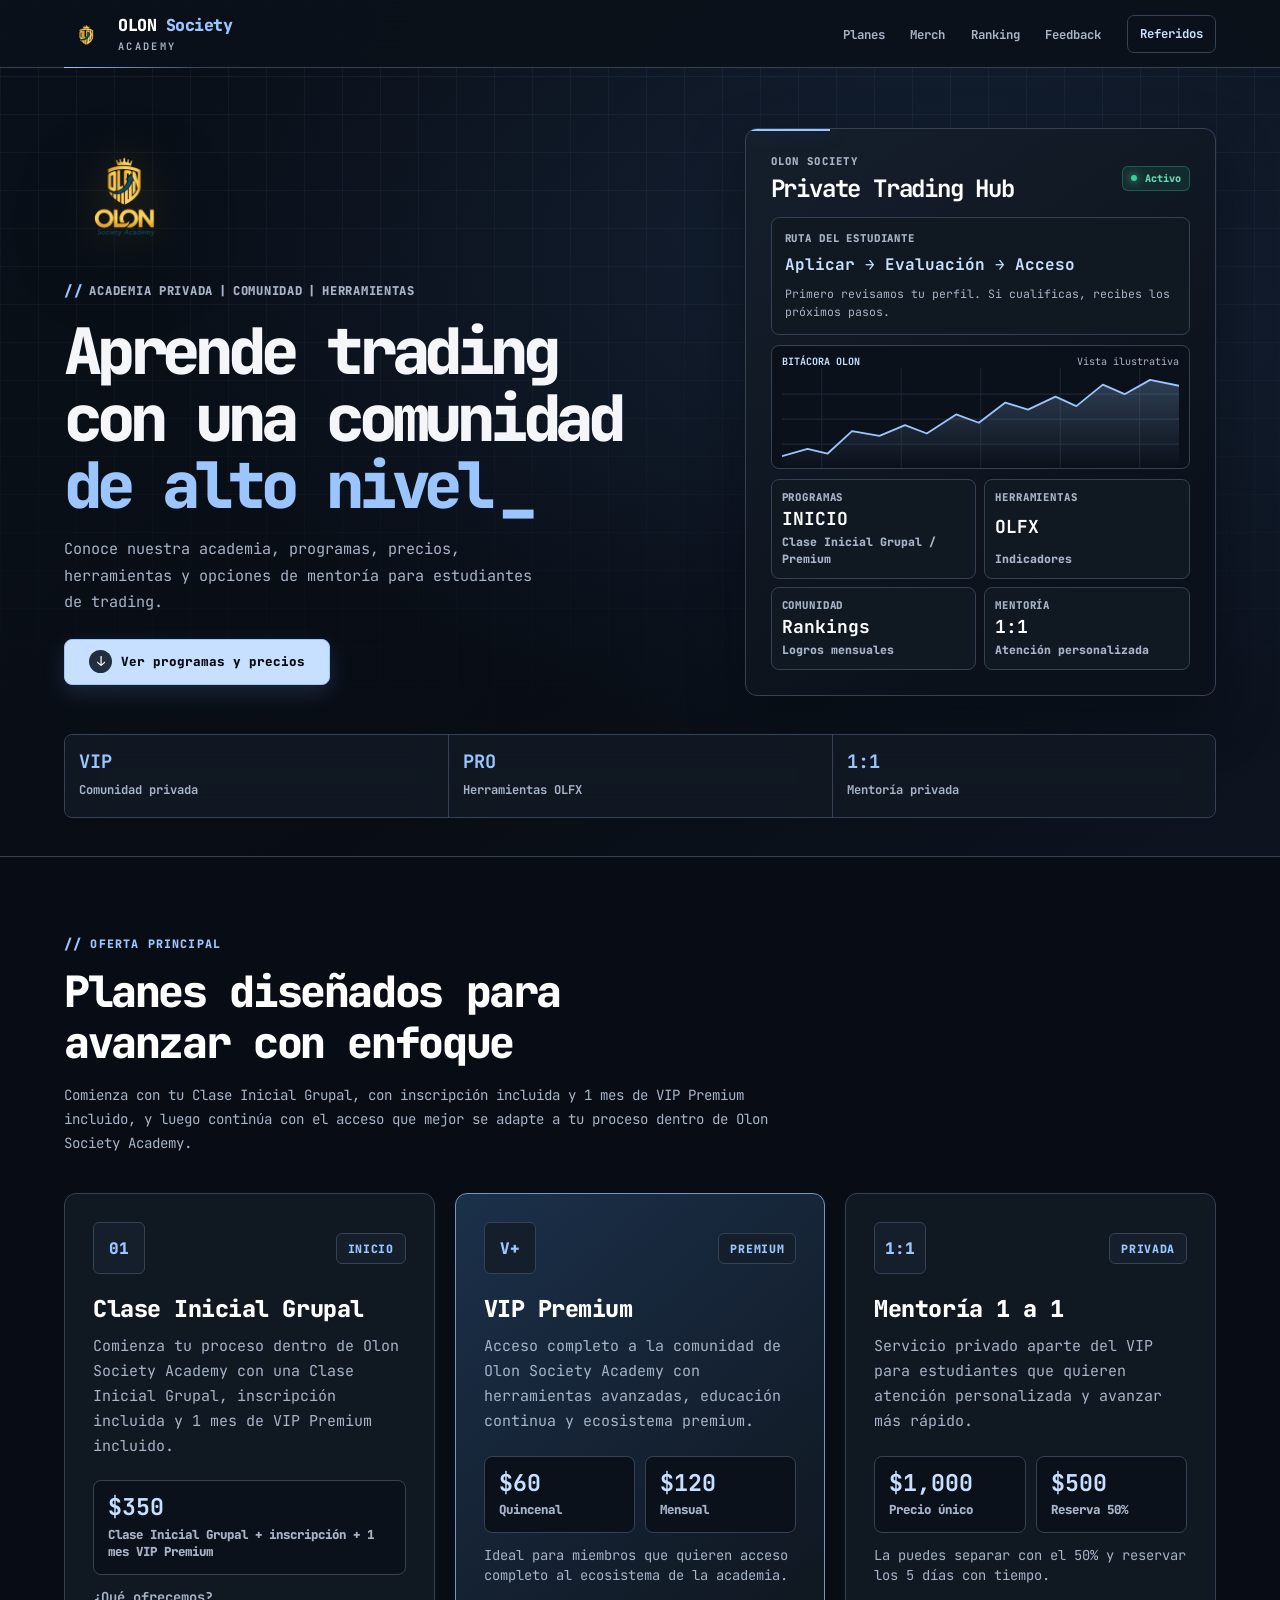
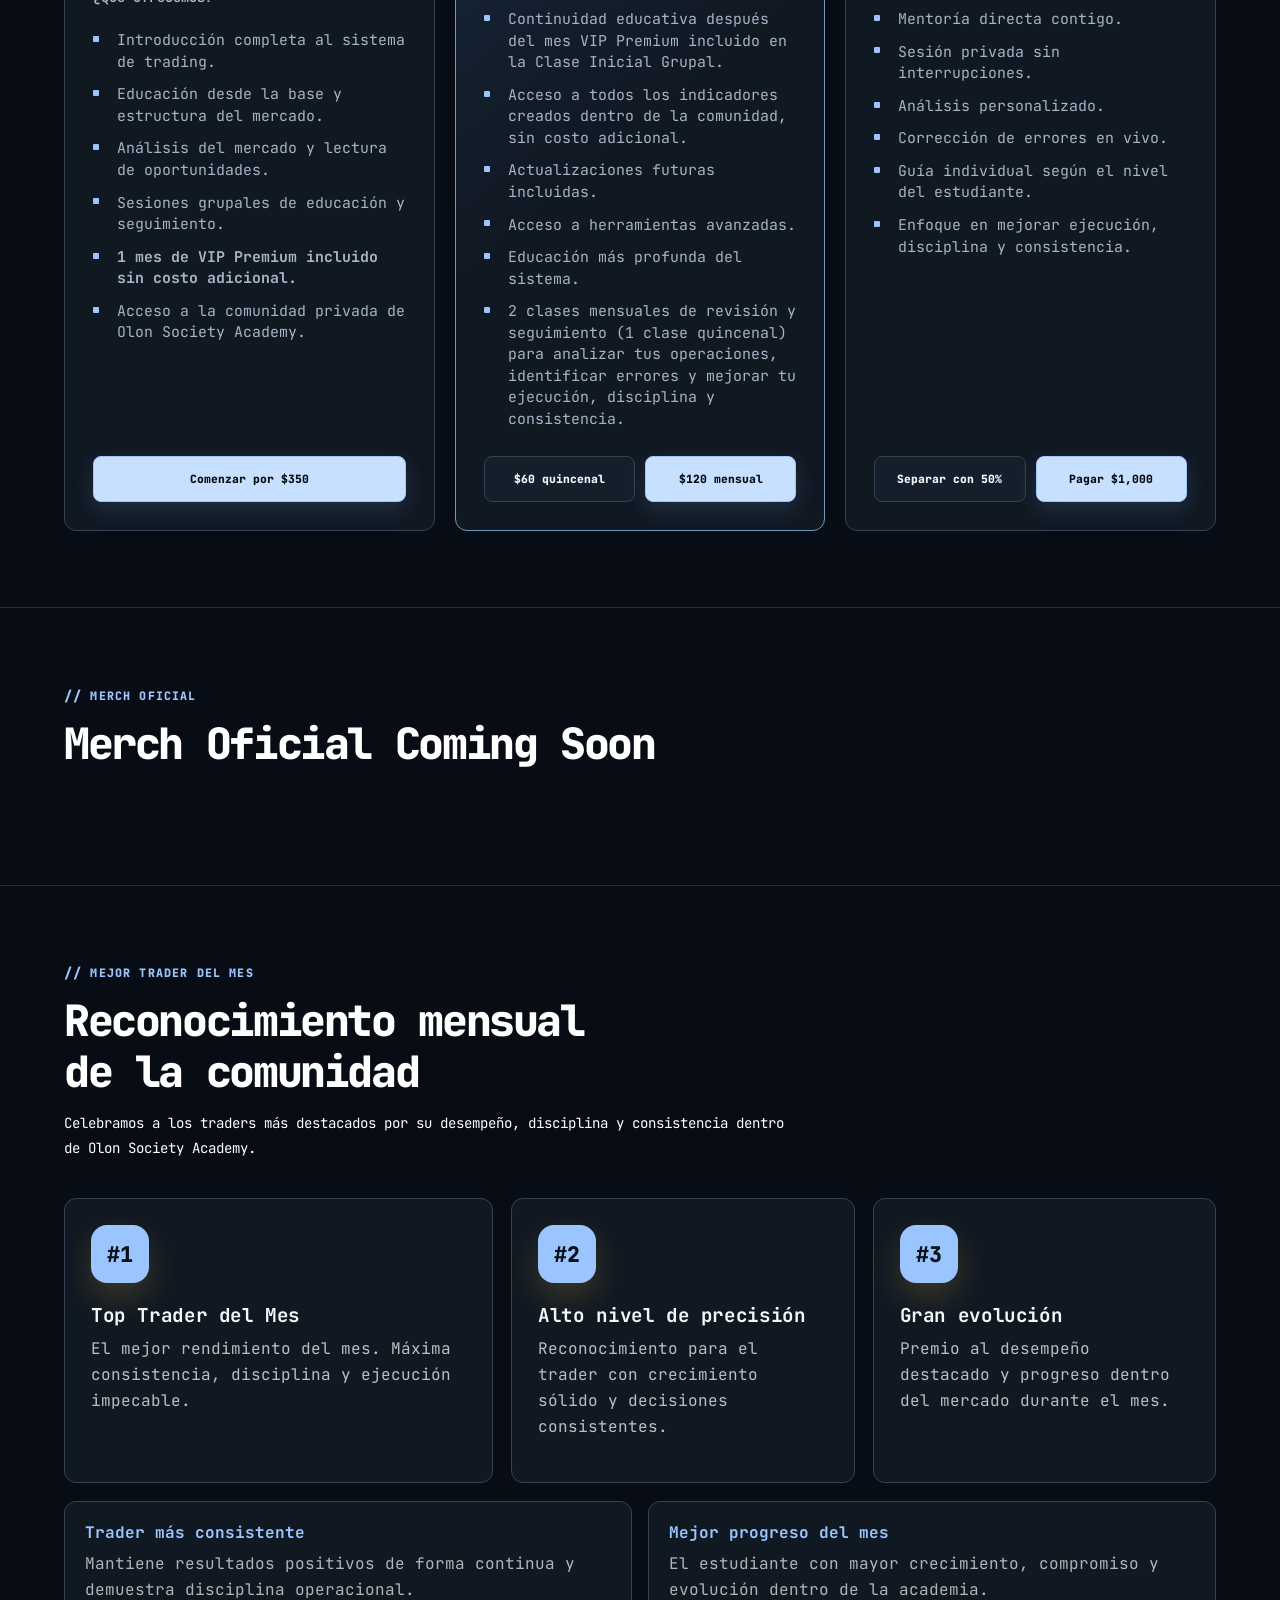
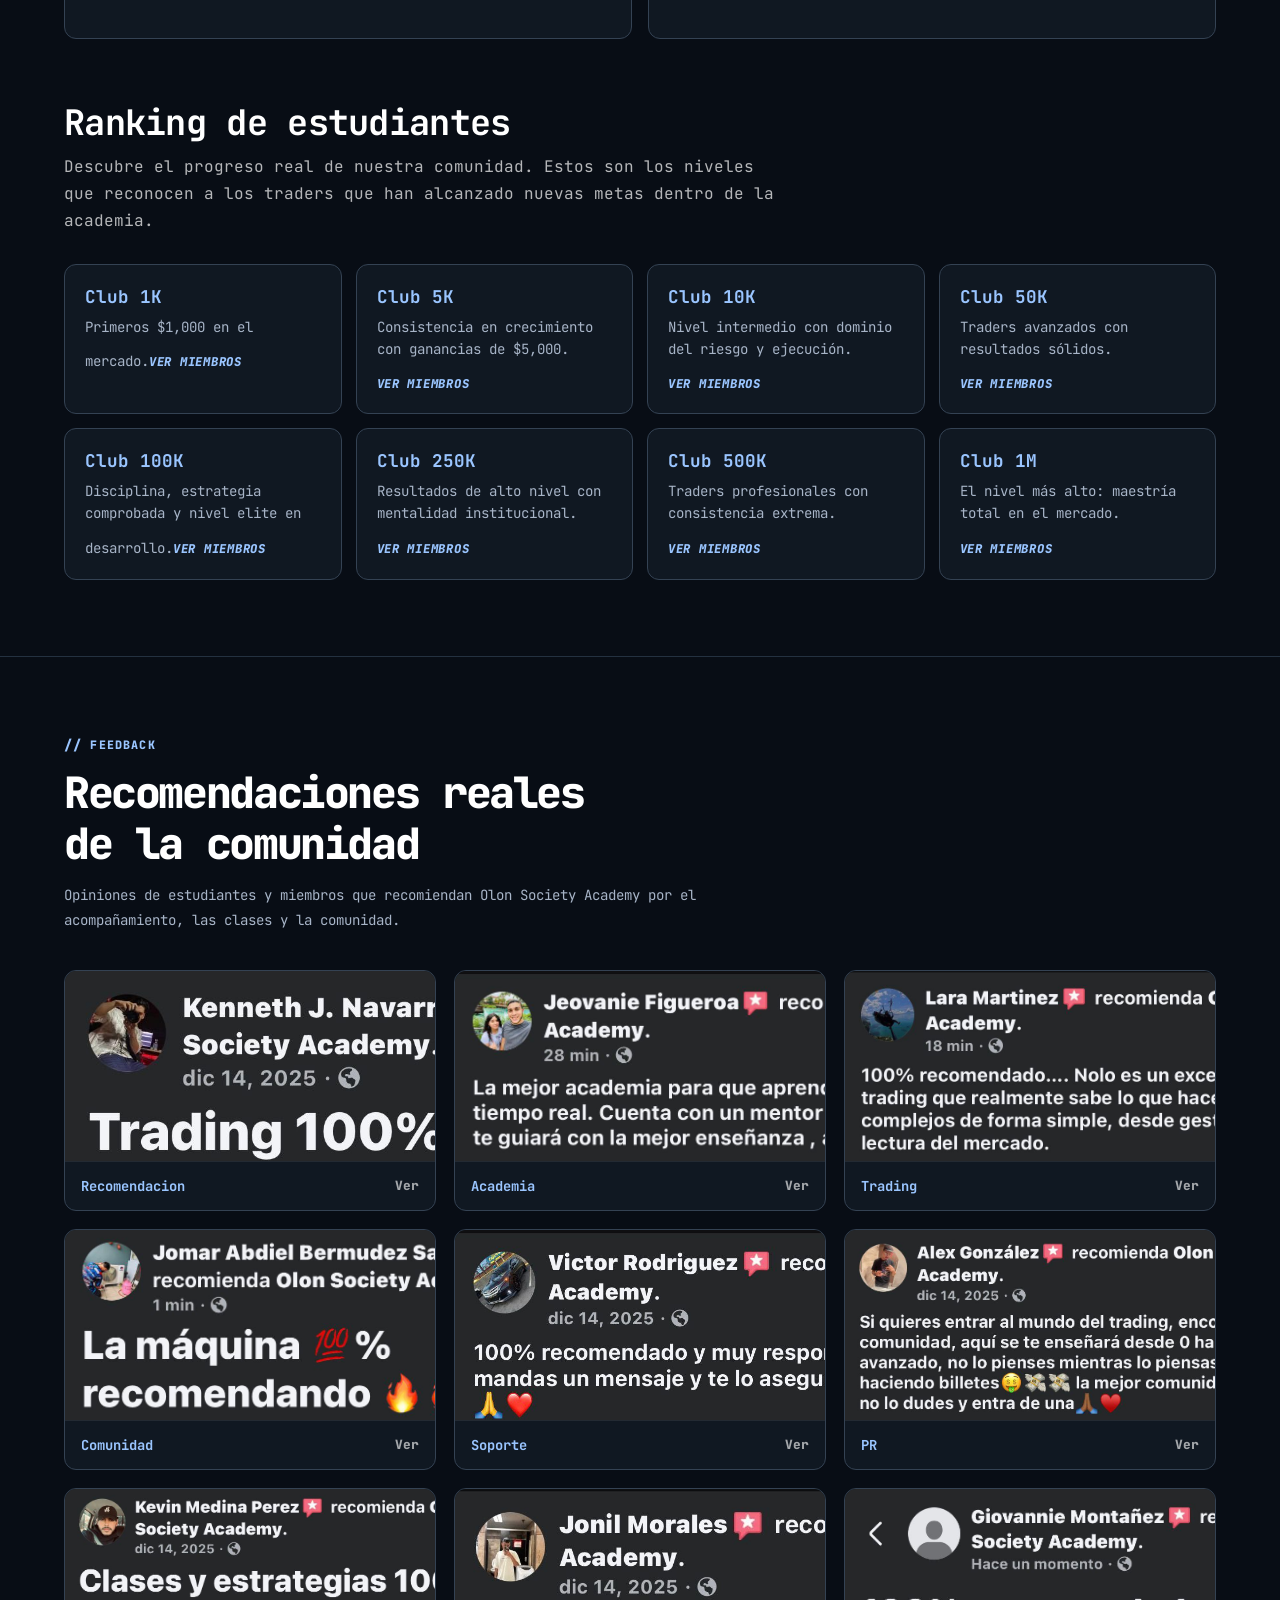
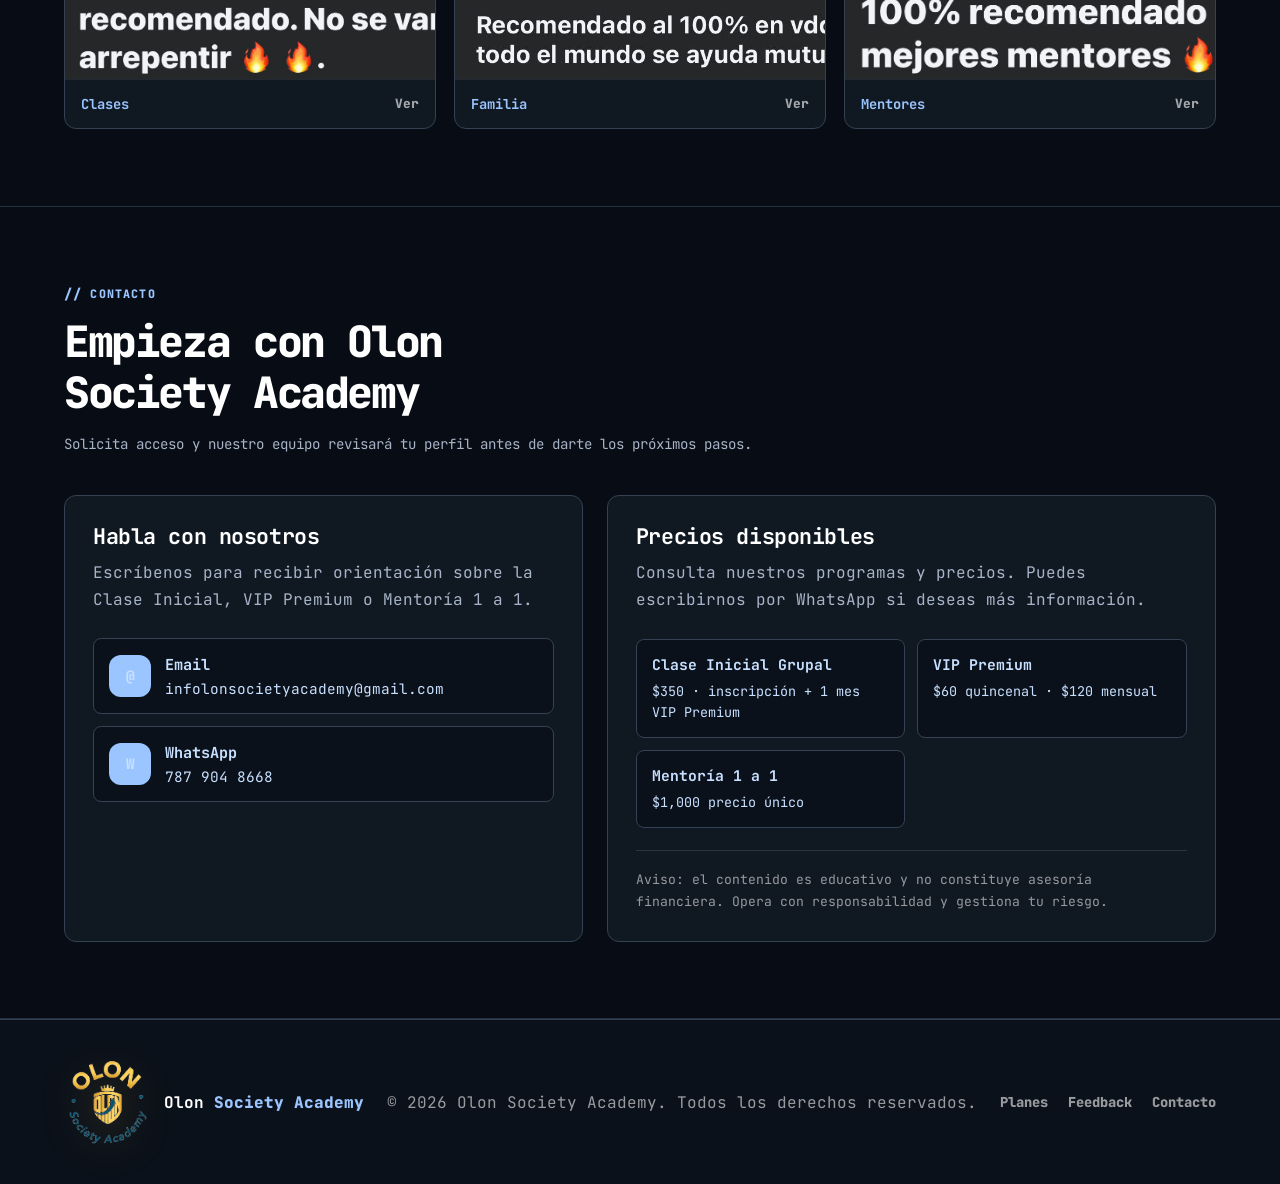
==== commit 7cb11071: "Update VIP Premium prices to $60 and $120" ====
--- a/index.html
+++ b/index.html
@@ -2923,11 +2923,11 @@
           </p>
           <div class="price-row">
             <div class="price-box">
-              <strong>$125</strong>
+              <strong>$60</strong>
               <span>Quincenal</span>
             </div>
             <div class="price-box">
-              <strong>$250</strong>
+              <strong>$120</strong>
               <span>Mensual</span>
             </div>
           </div>
@@ -2941,8 +2941,8 @@
             <li>2 clases mensuales de revisión y seguimiento (1 clase quincenal) para analizar tus operaciones, identificar errores y mejorar tu ejecución, disciplina y consistencia.</li>
           </ul>
           <div class="plan-actions">
-            <a class="btn-dark" href="https://wa.me/17879048668?text=Hola%2C%20quiero%20comprar%20VIP%20Premium%20quincenal%20de%20%24125." target="_blank" rel="noopener noreferrer">$125 quincenal</a>
-            <a class="btn-primary" href="https://wa.me/17879048668?text=Hola%2C%20quiero%20comprar%20VIP%20Premium%20mensual%20de%20%24250." target="_blank" rel="noopener noreferrer">$250 mensual</a>
+            <a class="btn-dark" href="https://wa.me/17879048668?text=Hola%2C%20quiero%20comprar%20VIP%20Premium%20quincenal%20de%20%2460." target="_blank" rel="noopener noreferrer">$60 quincenal</a>
+            <a class="btn-primary" href="https://wa.me/17879048668?text=Hola%2C%20quiero%20comprar%20VIP%20Premium%20mensual%20de%20%24120." target="_blank" rel="noopener noreferrer">$120 mensual</a>
           </div>
         </article>
 
@@ -3164,9 +3164,9 @@
               <strong>Clase Inicial Grupal</strong>
               <span>$350 · inscripción + 1 mes VIP Premium</span>
             </a>
-            <a class="quick-contact" href="https://wa.me/17879048668?text=Hola%2C%20quiero%20comprar%20VIP%20Premium%20mensual%20de%20%24250." target="_blank" rel="noopener noreferrer">
+            <a class="quick-contact" href="https://wa.me/17879048668?text=Hola%2C%20quiero%20informaci%C3%B3n%20sobre%20VIP%20Premium%20de%20%2460%20quincenal%20o%20%24120%20mensual." target="_blank" rel="noopener noreferrer">
               <strong>VIP Premium</strong>
-              <span>$250 mensual</span>
+              <span>$60 quincenal · $120 mensual</span>
             </a>
             <a class="quick-contact" href="https://wa.me/17879048668?text=Hola%2C%20quiero%20informacion%20sobre%20la%20Mentoria%201%20a%201%20de%20%241000." target="_blank" rel="noopener noreferrer">
               <strong>Mentoría 1 a 1</strong>
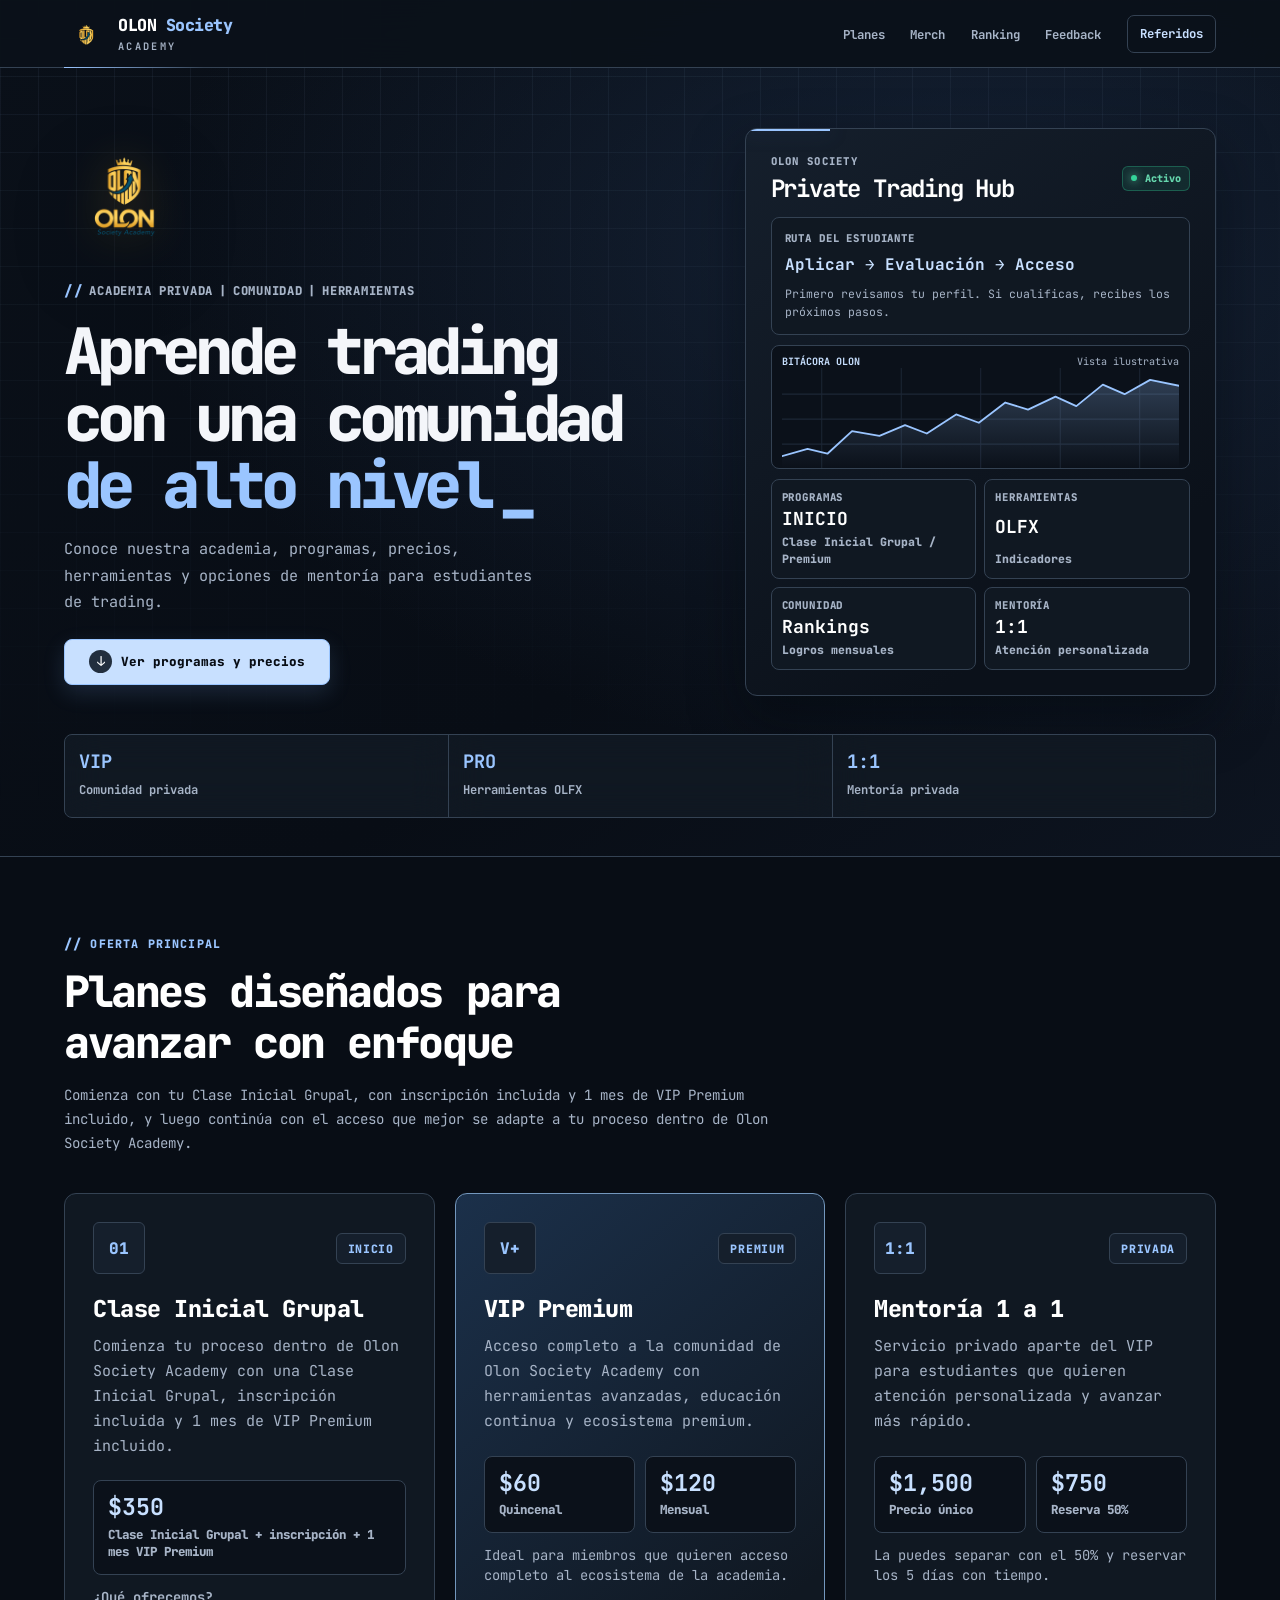
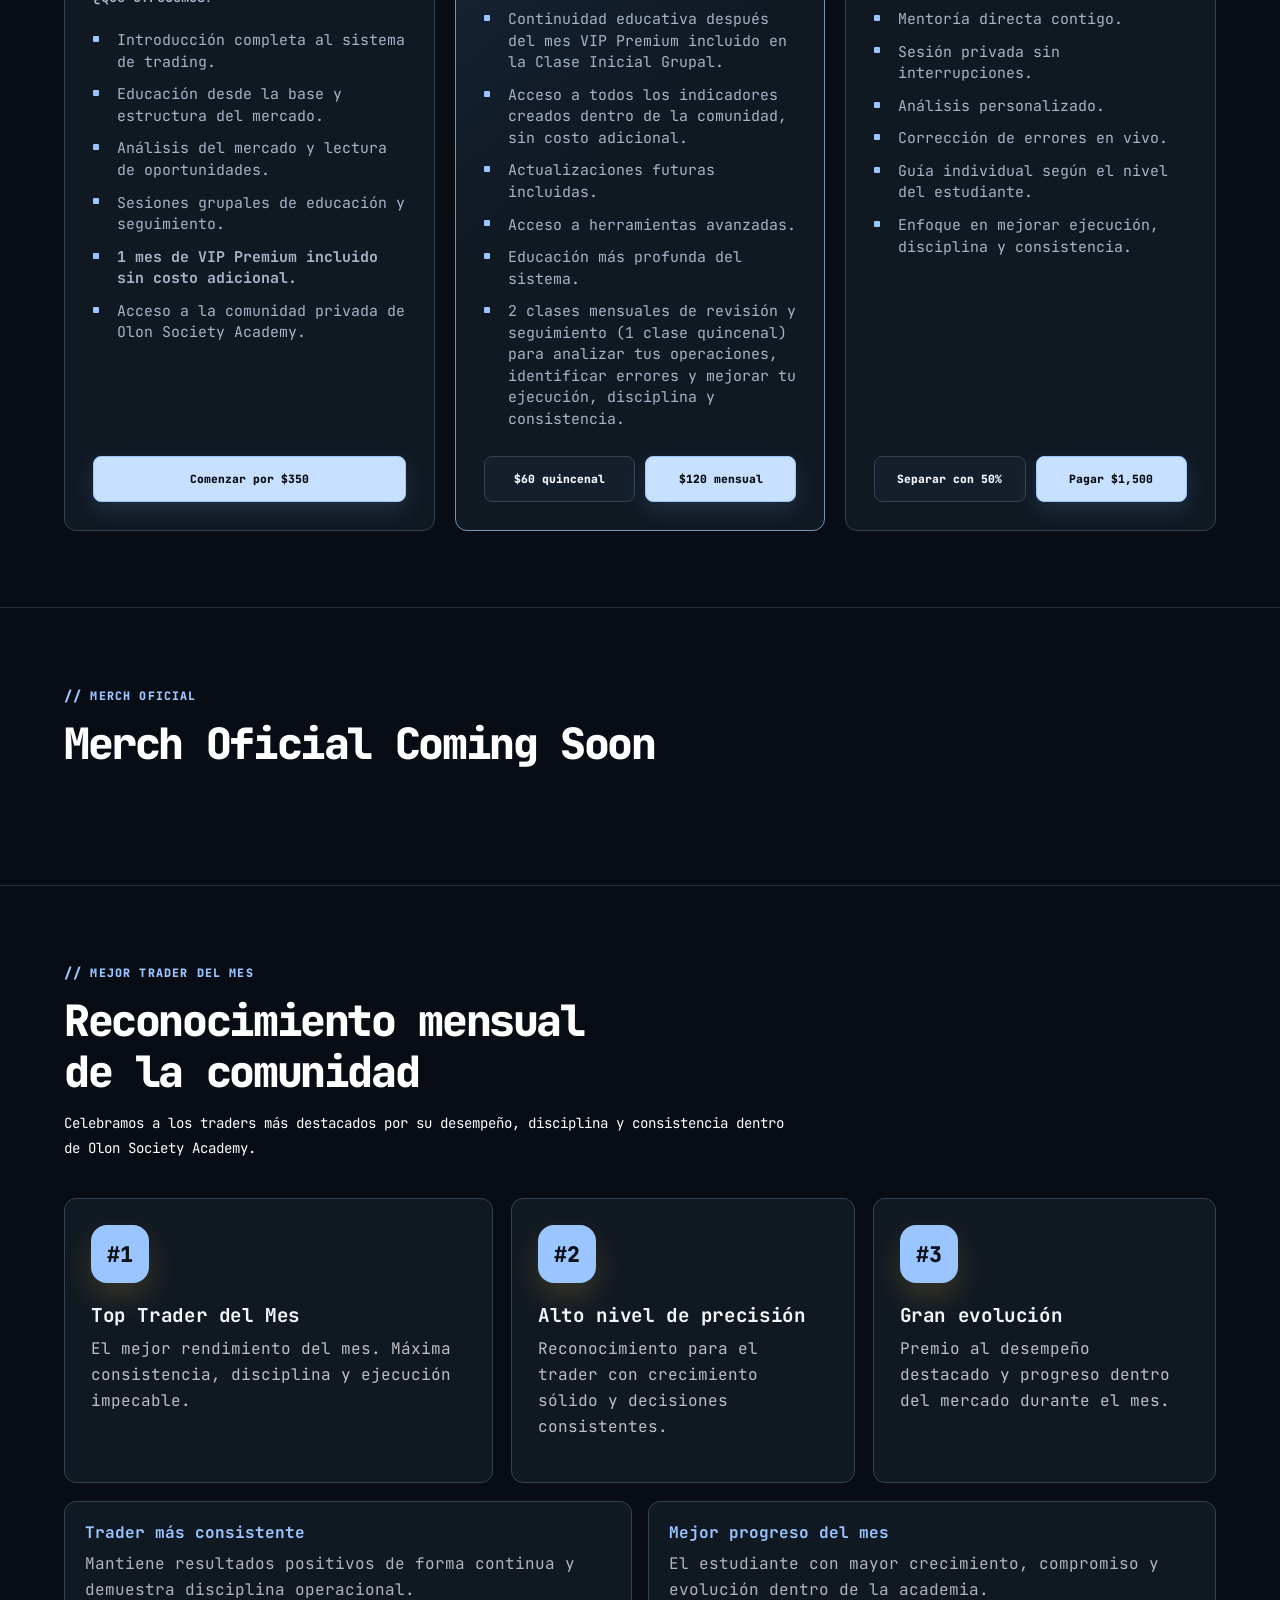
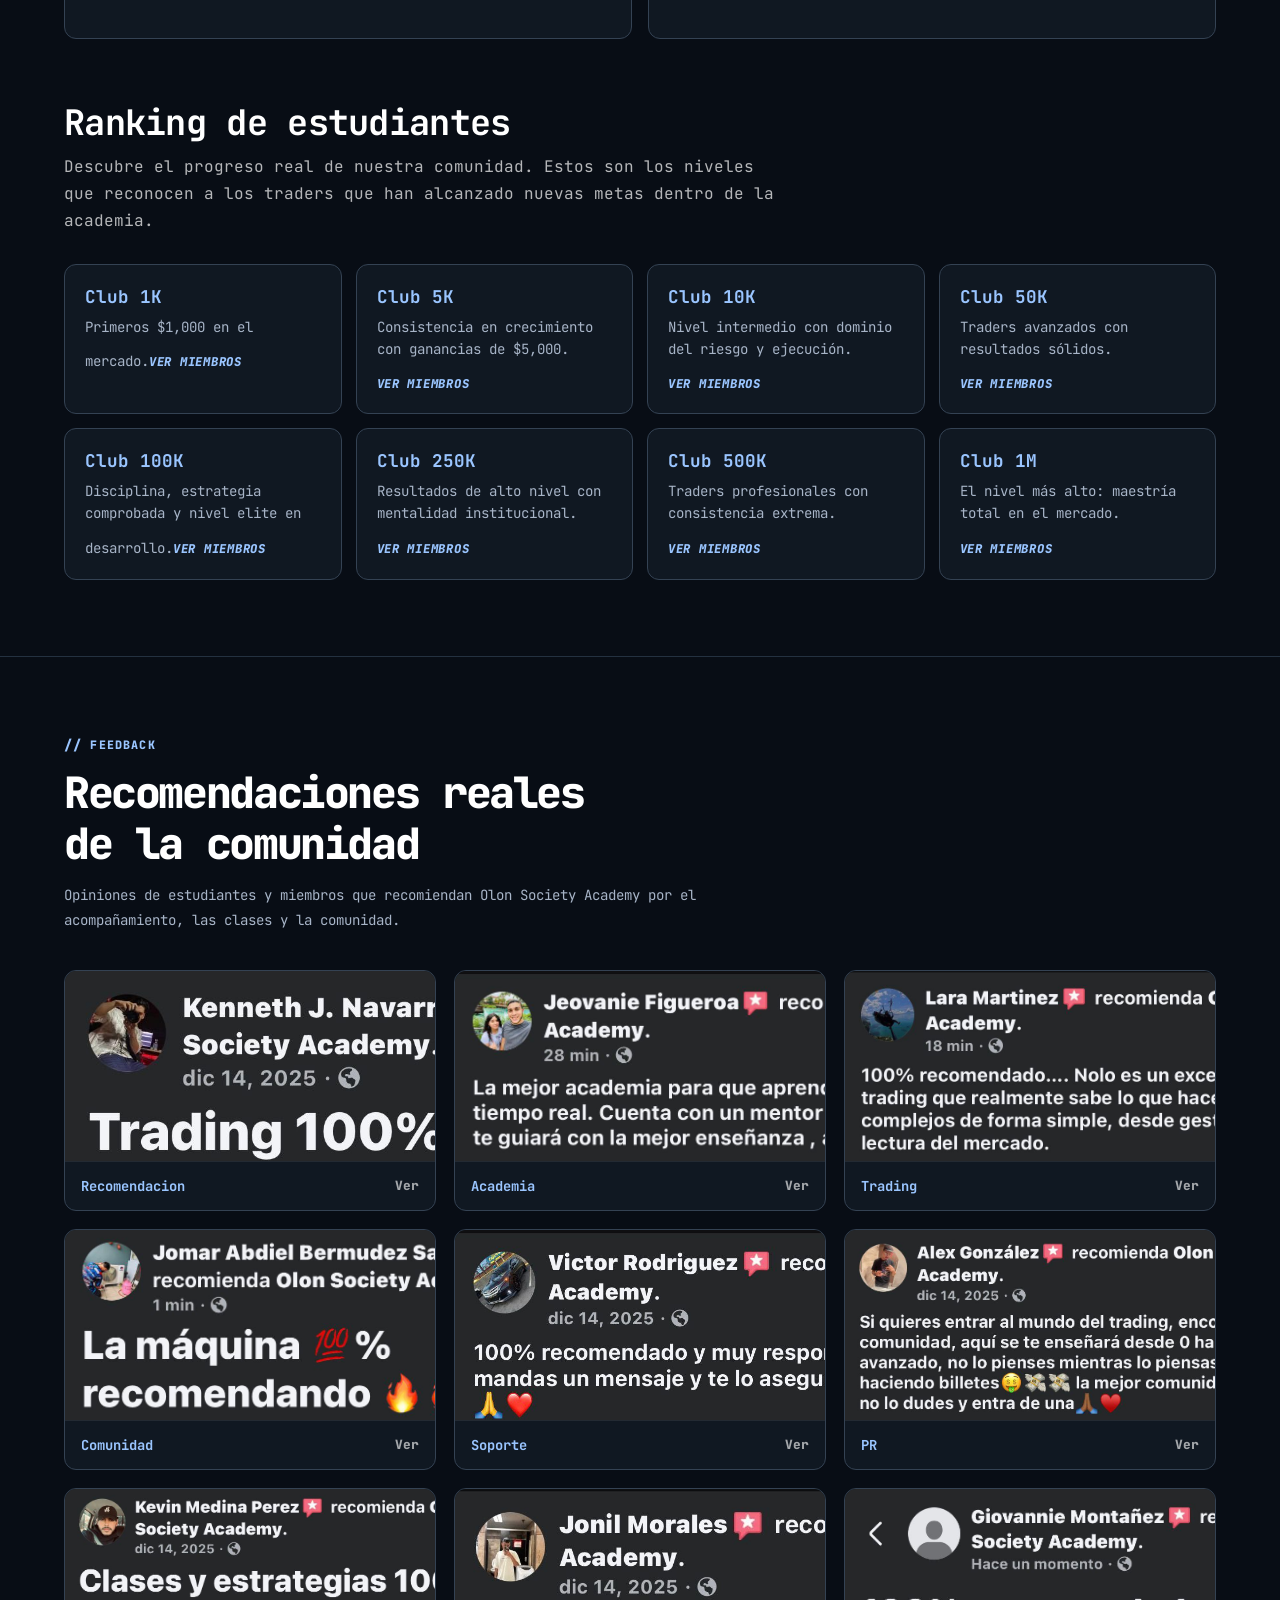
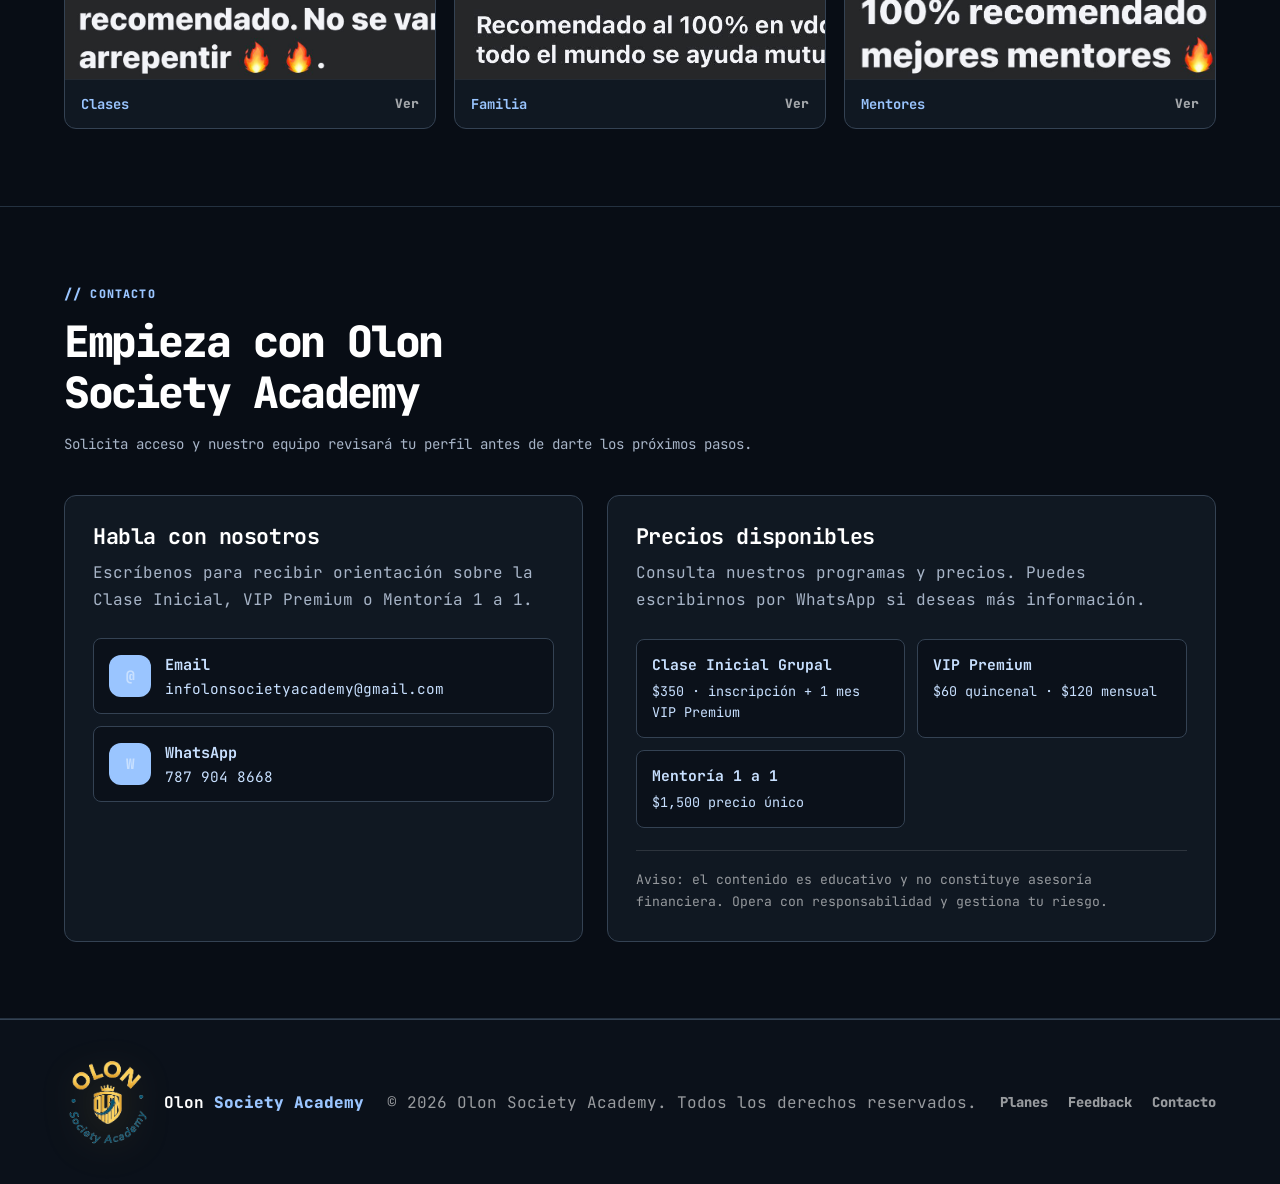
==== commit 800ad1c5: "Actualiza mentoría 1 a 1 a $1,500 y reserva a $750" ====
--- a/index.html
+++ b/index.html
@@ -2957,11 +2957,11 @@
           </p>
           <div class="price-row">
             <div class="price-box">
-              <strong>$1,000</strong>
+              <strong>$1,500</strong>
               <span>Precio único</span>
             </div>
             <div class="price-box">
-              <strong>$500</strong>
+              <strong>$750</strong>
               <span>Reserva 50%</span>
             </div>
           </div>
@@ -2975,8 +2975,8 @@
             <li>Enfoque en mejorar ejecución, disciplina y consistencia.</li>
           </ul>
           <div class="plan-actions">
-            <a class="btn-dark" href="https://wa.me/17879048668?text=Hola%2C%20quiero%20separar%20la%20Mentoria%201%20a%201%20con%20el%2050%25%20de%20reserva%20(%24500).%20Tambien%20quiero%20coordinar%20los%205%20dias%20de%20tiempo." target="_blank" rel="noopener noreferrer">Separar con 50%</a>
-            <a href="https://wa.me/17879048668?text=Hola%2C%20quiero%20comprar%20la%20Mentoria%201%20a%201%20completa%20por%20%241000." target="_blank" rel="noopener noreferrer" class="btn-primary">Pagar $1,000</a>
+            <a class="btn-dark" href="https://wa.me/17879048668?text=Hola%2C%20quiero%20separar%20la%20Mentoria%201%20a%201%20con%20el%2050%25%20de%20reserva%20(%24750).%20Tambien%20quiero%20coordinar%20los%205%20dias%20de%20tiempo." target="_blank" rel="noopener noreferrer">Separar con 50%</a>
+            <a href="https://wa.me/17879048668?text=Hola%2C%20quiero%20comprar%20la%20Mentoria%201%20a%201%20completa%20por%20%241500." target="_blank" rel="noopener noreferrer" class="btn-primary">Pagar $1,500</a>
           </div>
         </article>
       </div>
@@ -3168,9 +3168,9 @@
               <strong>VIP Premium</strong>
               <span>$60 quincenal · $120 mensual</span>
             </a>
-            <a class="quick-contact" href="https://wa.me/17879048668?text=Hola%2C%20quiero%20informacion%20sobre%20la%20Mentoria%201%20a%201%20de%20%241000." target="_blank" rel="noopener noreferrer">
+            <a class="quick-contact" href="https://wa.me/17879048668?text=Hola%2C%20quiero%20informacion%20sobre%20la%20Mentoria%201%20a%201%20de%20%241500." target="_blank" rel="noopener noreferrer">
               <strong>Mentoría 1 a 1</strong>
-              <span>$1,000 precio único</span>
+              <span>$1,500 precio único</span>
             </a>
           </div>
           <p class="disclaimer">
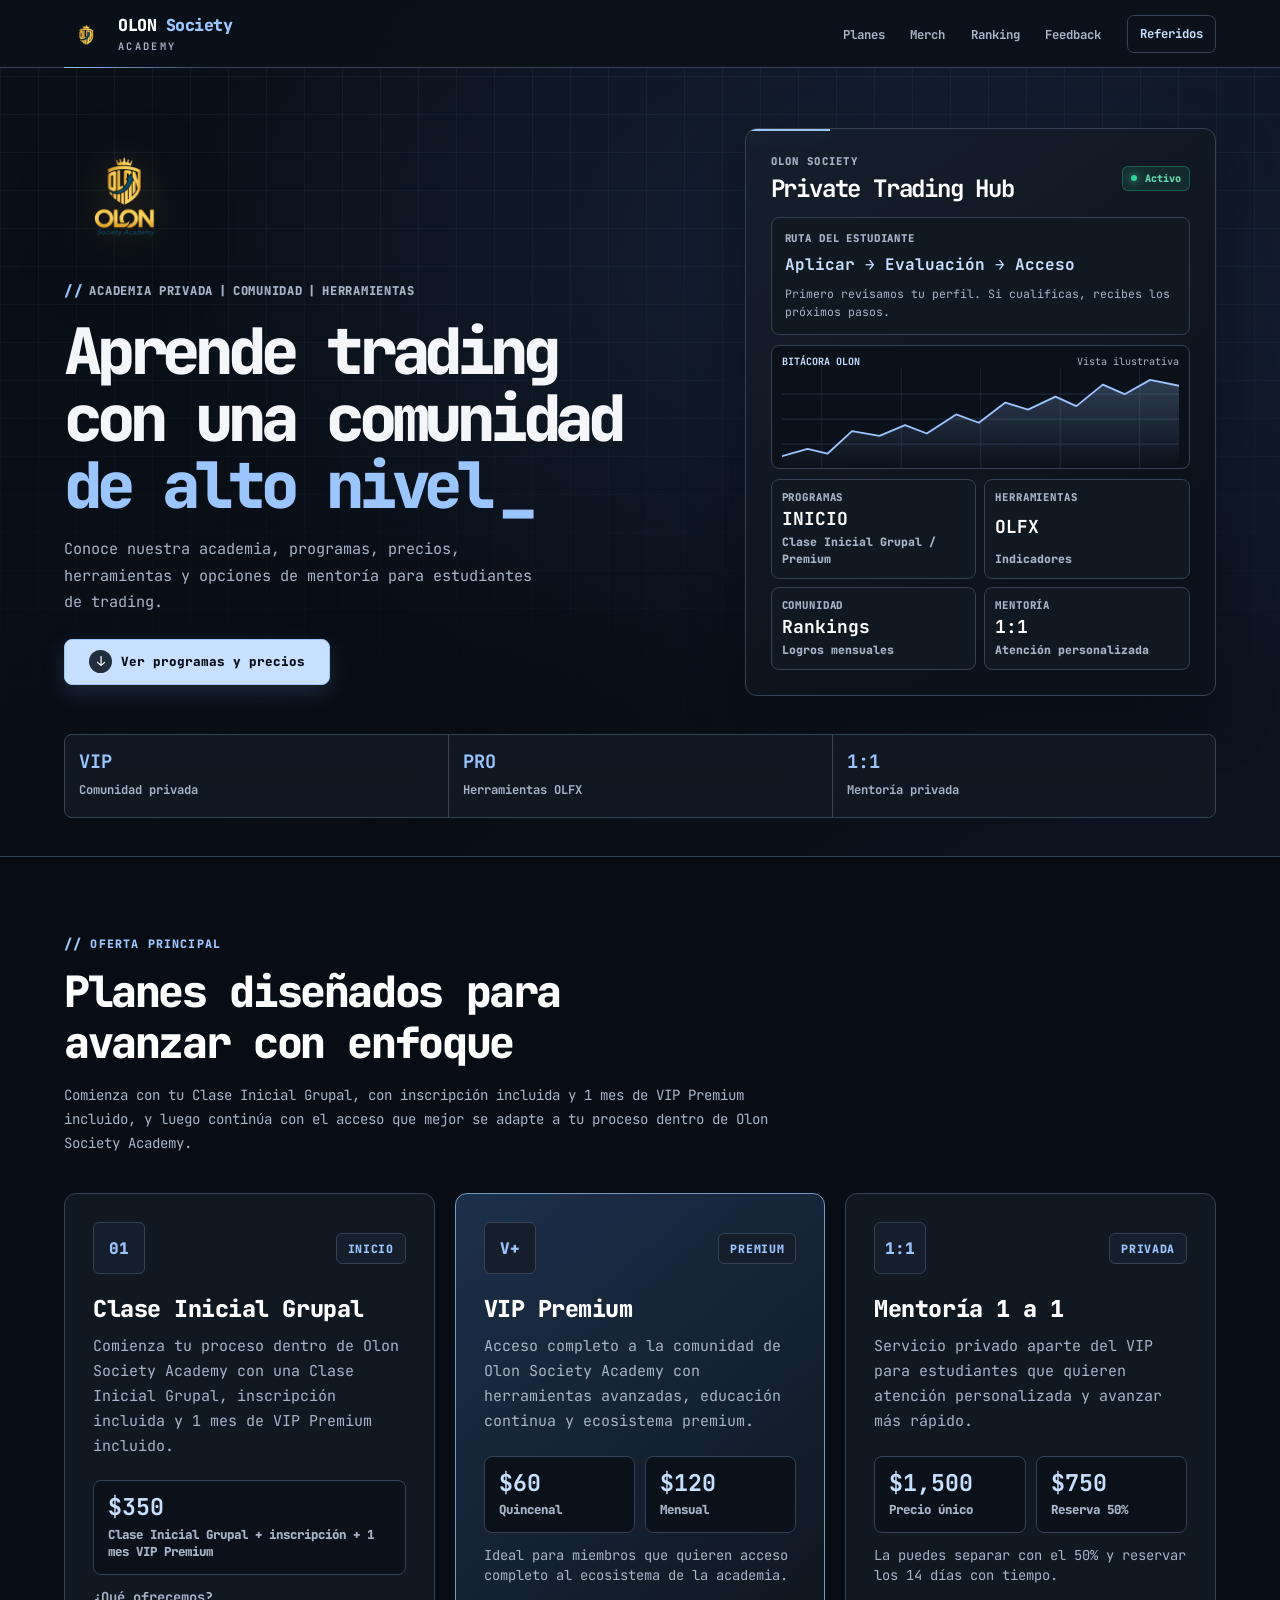
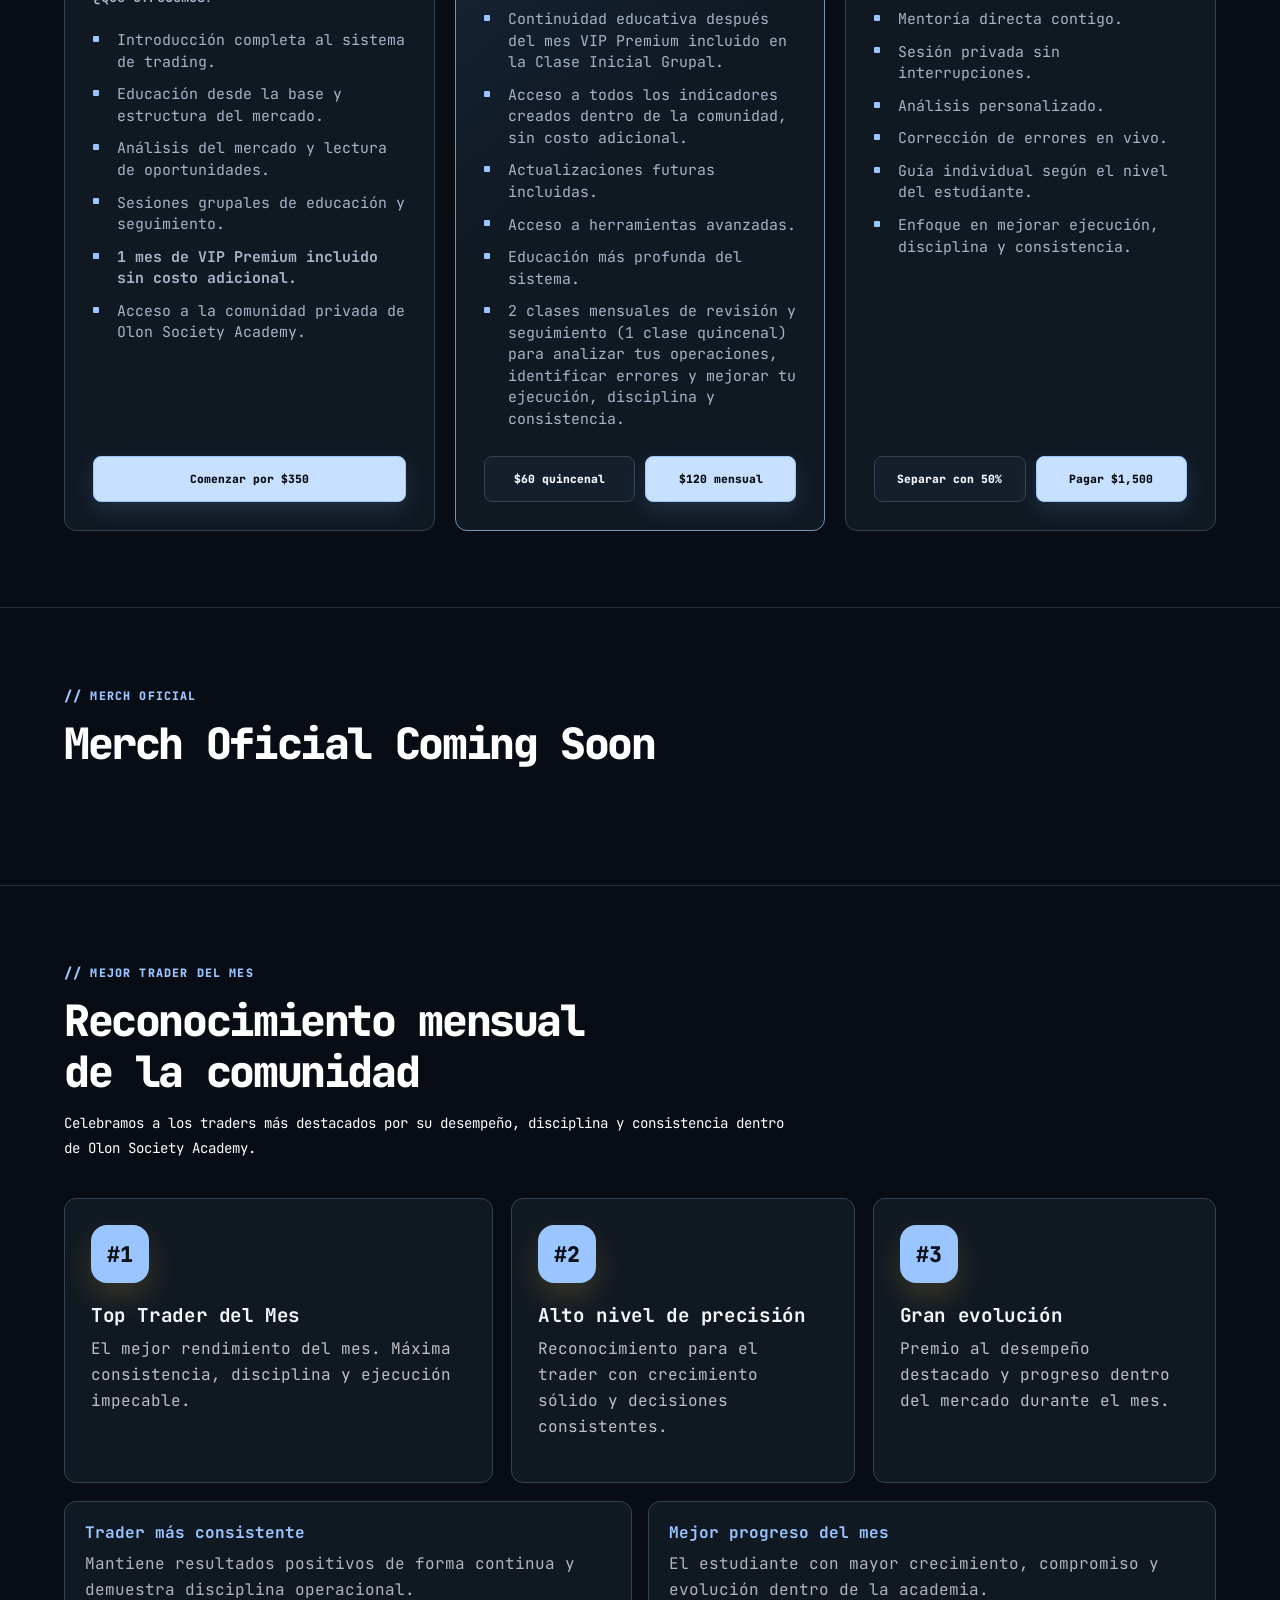
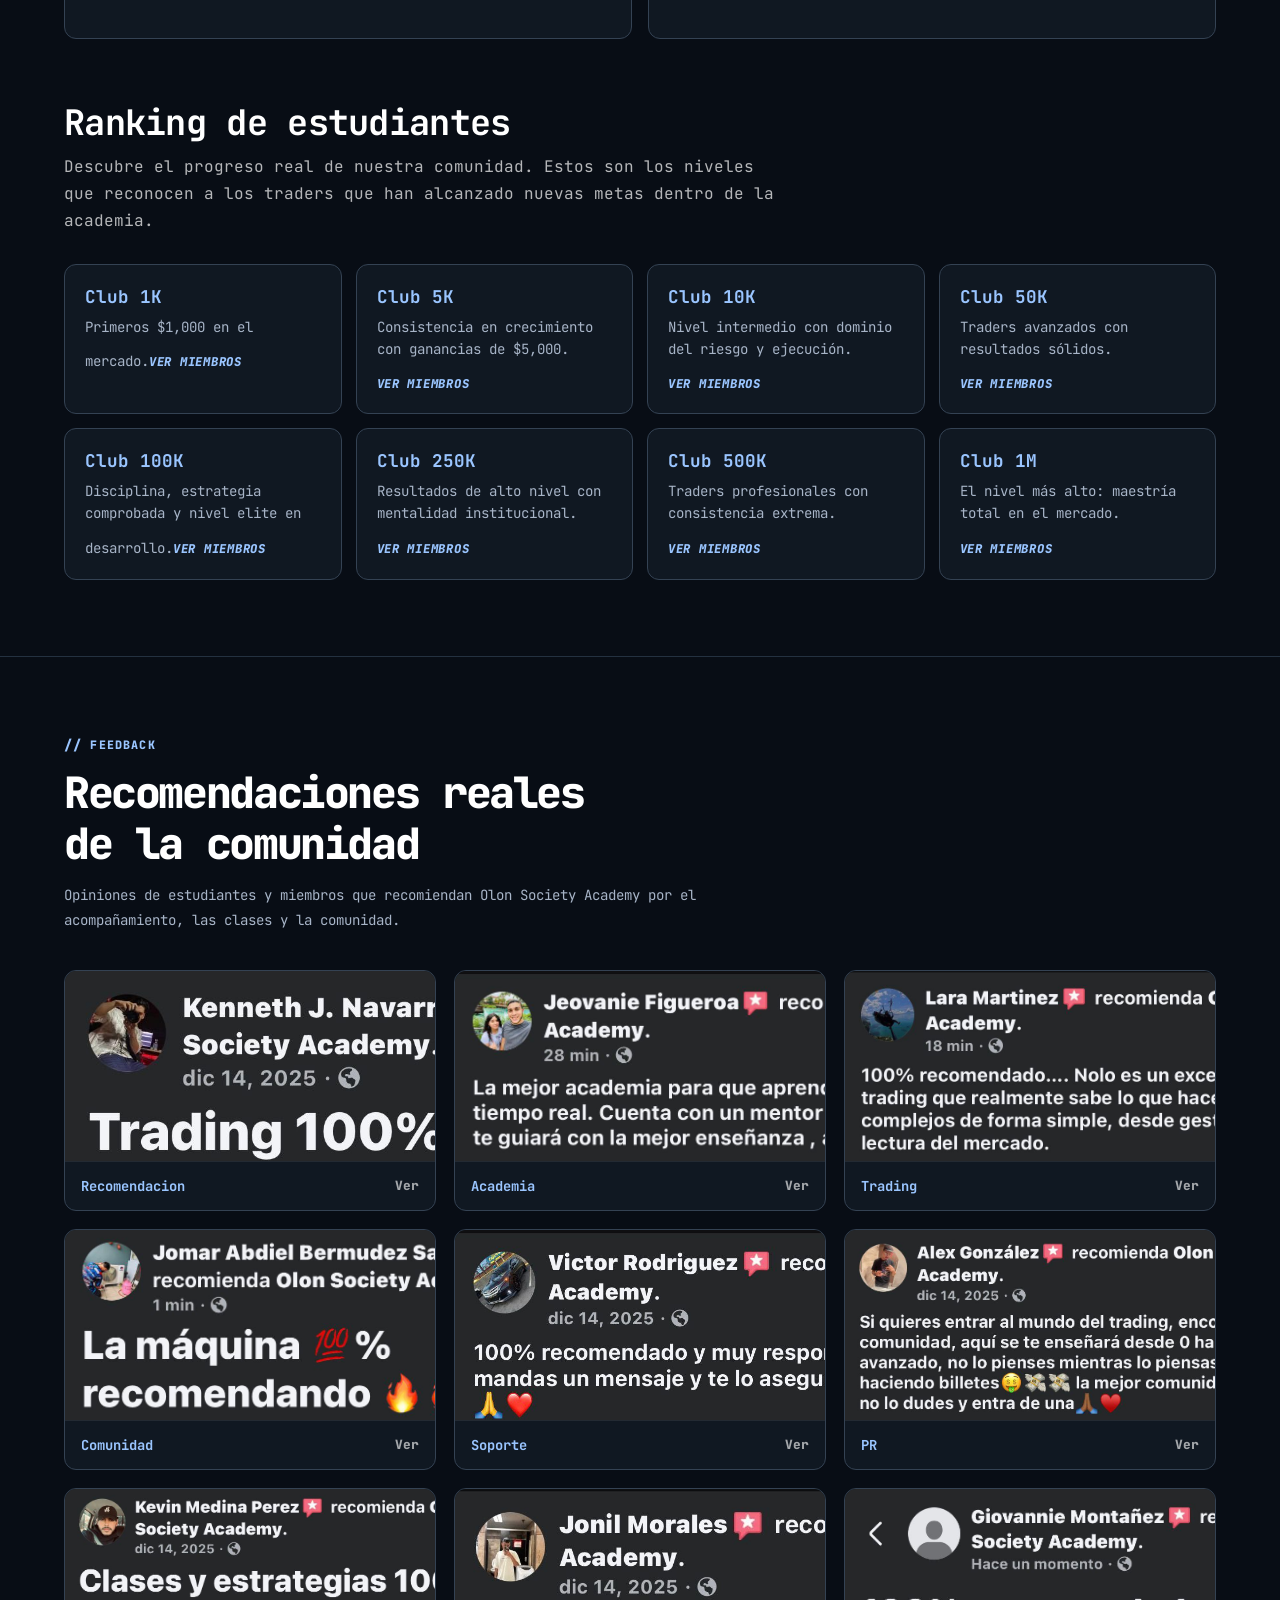
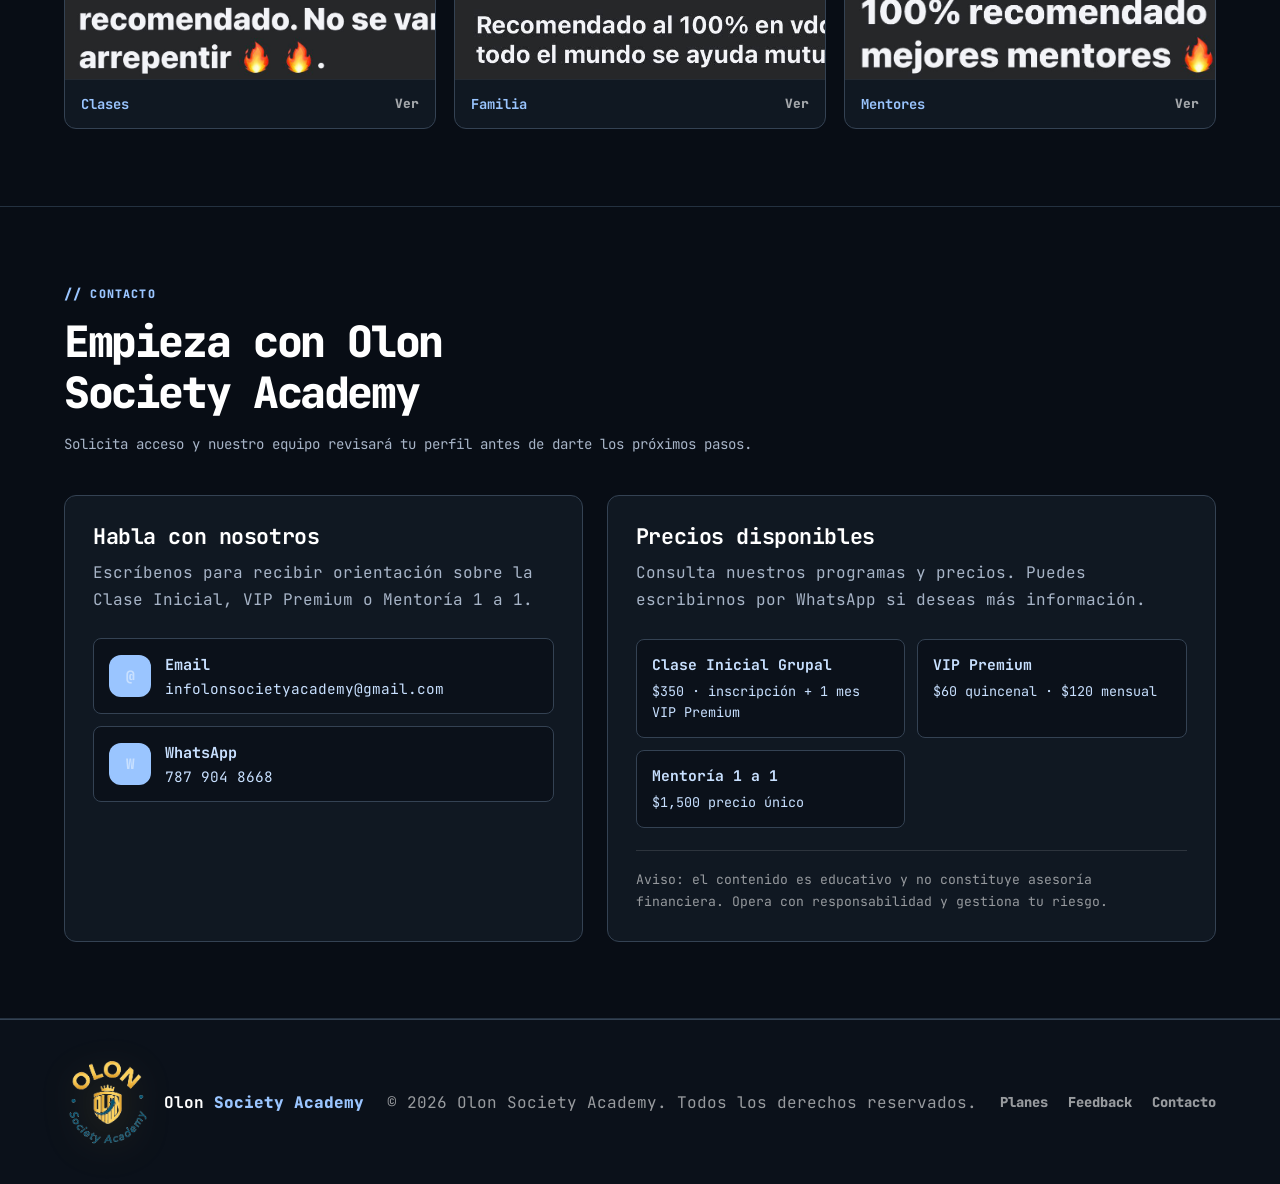
==== commit 0e22a5cd: "Amplía mentoría privada 1 a 1 de 5 a 14 días" ====
--- a/index.html
+++ b/index.html
@@ -2965,7 +2965,7 @@
               <span>Reserva 50%</span>
             </div>
           </div>
-          <p class="price-note">La puedes separar con el 50% y reservar los 5 días con tiempo.</p>
+          <p class="price-note">La puedes separar con el 50% y reservar los 14 días con tiempo.</p>
           <ul class="plan-list">
             <li>Mentoría directa contigo.</li>
             <li>Sesión privada sin interrupciones.</li>
@@ -2975,7 +2975,7 @@
             <li>Enfoque en mejorar ejecución, disciplina y consistencia.</li>
           </ul>
           <div class="plan-actions">
-            <a class="btn-dark" href="https://wa.me/17879048668?text=Hola%2C%20quiero%20separar%20la%20Mentoria%201%20a%201%20con%20el%2050%25%20de%20reserva%20(%24750).%20Tambien%20quiero%20coordinar%20los%205%20dias%20de%20tiempo." target="_blank" rel="noopener noreferrer">Separar con 50%</a>
+            <a class="btn-dark" href="https://wa.me/17879048668?text=Hola%2C%20quiero%20separar%20la%20Mentoria%201%20a%201%20con%20el%2050%25%20de%20reserva%20(%24750).%20Tambien%20quiero%20coordinar%20los%2014%20dias%20de%20tiempo." target="_blank" rel="noopener noreferrer">Separar con 50%</a>
             <a href="https://wa.me/17879048668?text=Hola%2C%20quiero%20comprar%20la%20Mentoria%201%20a%201%20completa%20por%20%241500." target="_blank" rel="noopener noreferrer" class="btn-primary">Pagar $1,500</a>
           </div>
         </article>
